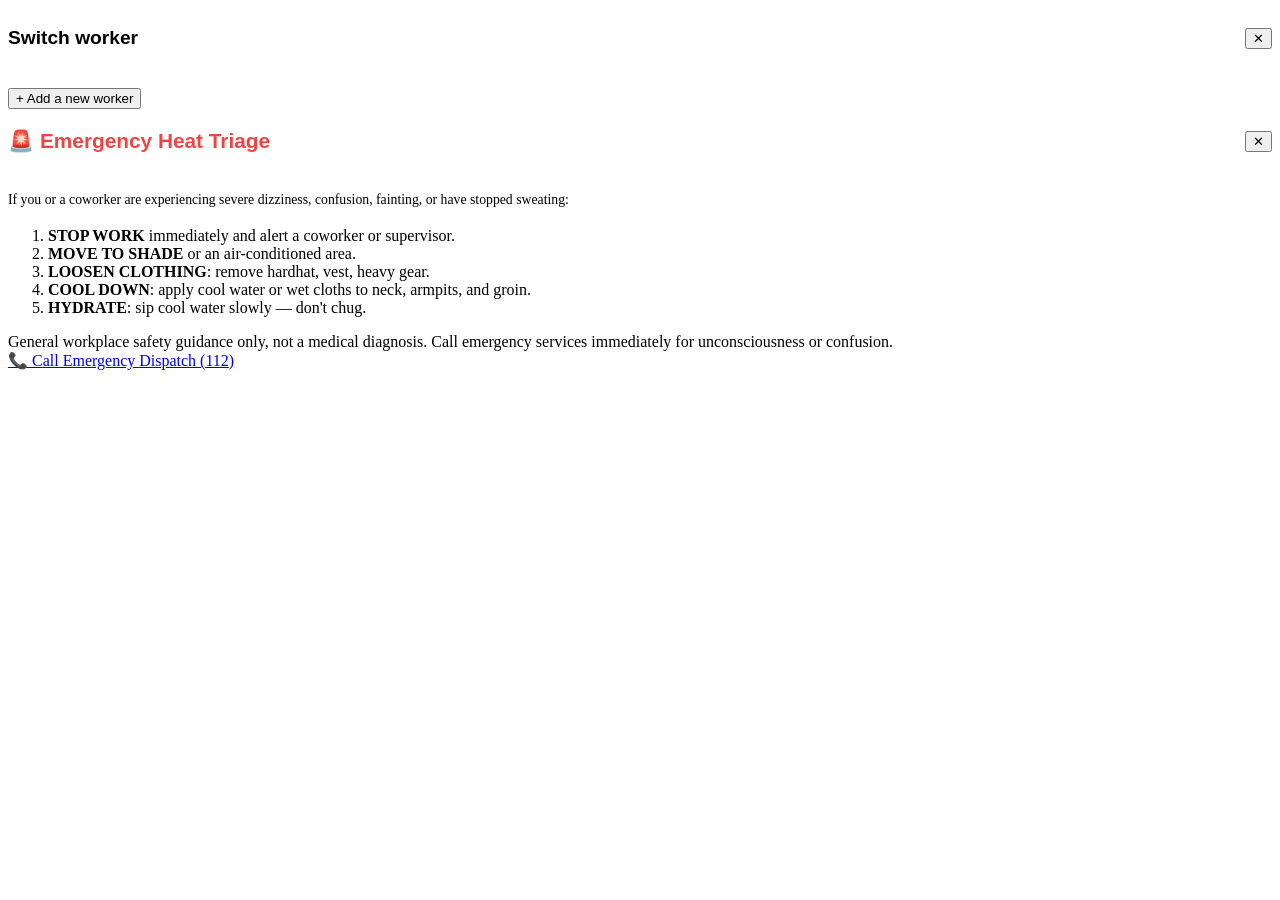
==== app/static/index.html @ 9e2d3755 "Full frontend redesign, real multi-worker switching, PRISM trace log, animated hydration tracking, l" ====
<!DOCTYPE html>
<html lang="en">
<head>
  <meta charset="UTF-8">
  <meta name="viewport" content="width=device-width, initial-scale=1.0">
  <title>Solaris — Heat Safety Companion</title>
  <meta name="description" content="AI-powered Heat Safety Companion for outdoor and construction workers. Real-time heat risk reasoning and PRISM evaluation.">
  <link rel="stylesheet" href="/style.css">
  <link rel="icon" href="data:image/svg+xml,<svg xmlns='http://www.w3.org/2000/svg' viewBox='0 0 100 100'><text y='.9em' font-size='90'>☀️</text></svg>">
</head>
<body>

  <!-- ===================== FULL-SCREEN ONBOARDING (first visit) ===================== -->
  <section class="onboarding-screen" id="onboardingScreen" hidden>
    <div class="onboarding-card">
      <div class="onboarding-brand">
        <div class="logo-badge">☀️</div>
        <div class="brand-text">
          <h1>Solaris</h1>
          <div class="brand-tag">Heat Safety Companion</div>
        </div>
      </div>
      <p class="onboarding-intro">
        Tell us about your shift. Every day you check in, Solaris reads today's real
        weather and gives you a break-and-hydration plan built for the heat you're
        actually working in.
      </p>

      <form id="onboardingForm" novalidate>
        <div class="form-group">
          <label class="form-label" for="obWorkerId">Your name or worker ID</label>
          <input type="text" id="obWorkerId" class="form-input" placeholder="e.g. Ramesh K." required autocomplete="off" />
        </div>
        <div class="form-group">
          <label class="form-label" for="obWorkType">Trade / work type</label>
          <select id="obWorkType" class="form-select" required>
            <option value="" disabled selected>Select your work type</option>
            <option value="construction - general labor">General labor</option>
            <option value="construction - rebar/concrete">Rebar / concrete</option>
            <option value="roofing">Roofing</option>
            <option value="masonry">Masonry</option>
            <option value="landscaping">Landscaping</option>
            <option value="electrical/mechanical">Electrical / mechanical</option>
            <option value="delivery/gig work">Delivery / gig work</option>
            <option value="other">Other outdoor work</option>
          </select>
        </div>
        <div class="form-group">
          <label class="form-label" for="obLocation">Jobsite city / area</label>
          <input type="text" id="obLocation" class="form-input" placeholder="e.g. Chennai" required autocomplete="off" />
        </div>
        <div class="field-row">
          <div class="form-group">
            <label class="form-label" for="obStart">Shift start</label>
            <input type="time" id="obStart" class="form-input" value="07:00" required />
          </div>
          <div class="form-group">
            <label class="form-label" for="obEnd">Shift end</label>
            <input type="time" id="obEnd" class="form-input" value="16:00" required />
          </div>
        </div>
        <button type="submit" class="btn-primary-modal" id="onboardingSubmit">
          <span class="btn-label">Start my check-in</span>
          <span class="btn-spinner" aria-hidden="true"></span>
        </button>
        <p class="form-error" id="onboardingError" role="alert" hidden></p>
      </form>
    </div>
  </section>

  <!-- ===================== MAIN APP ===================== -->
  <div id="appRoot" hidden>

    <header class="app-header">
      <div class="header-container">
        <div class="brand-wrapper">
          <div class="logo-badge">☀️</div>
          <div class="brand-text">
            <h1>Solaris</h1>
            <div class="brand-tag">Heat Safety Companion</div>
          </div>
        </div>

        <div class="header-actions">
          <div class="live-clock" id="liveClock" aria-live="off">
            <span class="live-clock-time" id="liveClockTime">--:--:--</span>
            <span class="live-clock-date" id="liveClockDate">IST</span>
          </div>

          <button class="worker-pill" id="btnOpenSwitcher" title="Switch or add a worker">
            <div class="worker-avatar">👷</div>
            <div class="worker-info-inline">
              <span class="worker-name-text" id="workerPillName">—</span>
              <span class="worker-role-text" id="workerPillRole">—</span>
            </div>
          </button>

          <button class="btn-sos" id="btnSos" title="Emergency Heat Triage">
            <span>🚨</span> SOS
          </button>

          <button class="btn-prism-toggle" id="btnTogglePrism" title="Toggle PRISM live trace log">
            <span>🔬</span> PRISM Traces
          </button>
        </div>
      </div>
    </header>

    <main class="main-layout">

      <!-- Left Column -->
      <section class="dashboard-left">

        <!-- Thermal Risk & Live Weather Card -->
        <div class="glass-card">
          <div class="card-header">
            <div class="card-title"><span>🌡️</span> Live Thermal Risk Radar</div>
            <div class="badge-risk unknown" id="heatRiskBadge">
              <span>●</span> <span id="heatRiskBadgeText">Awaiting check-in</span>
            </div>
          </div>

          <div class="heat-radar-grid">
            <div class="dial-container">
              <svg class="gauge-svg" viewBox="0 0 160 160">
                <circle class="gauge-bg" cx="80" cy="80" r="70" />
                <circle class="gauge-progress" id="gaugeProgress" cx="80" cy="80" r="70" />
              </svg>
              <div class="dial-center-text">
                <div class="heat-index-val" id="heatIndexVal">--</div>
                <div class="heat-index-unit">°C feels like</div>
                <div class="heat-index-label" id="heatIndexLabel">HEAT INDEX</div>
              </div>
            </div>

            <div class="weather-stats-list">
              <div class="stat-box">
                <div class="stat-label"><span>📍</span> Location</div>
                <div class="stat-value" id="locationVal">—</div>
              </div>
              <div class="stat-box">
                <div class="stat-label"><span>☀️</span> Ambient Temp</div>
                <div class="stat-value" id="tempVal">—°C</div>
              </div>
              <div class="stat-box">
                <div class="stat-label"><span>💧</span> Relative Humidity</div>
                <div class="stat-value" id="humidityVal">—%</div>
              </div>
              <div class="stat-box">
                <div class="stat-label"><span>🔥</span> Peak Heat Hour</div>
                <div class="stat-value" id="peakHourVal">—:00</div>
              </div>
            </div>
          </div>

          <div class="escalation-banner" id="escalationBanner" hidden>
            <div class="escalation-icon">🚨</div>
            <div class="escalation-content">
              <h4>Heat Danger Advisory</h4>
              <p id="escalationText">—</p>
            </div>
          </div>
        </div>

        <!-- Shift Safety Protocol & Hydration Card -->
        <div class="glass-card">
          <div class="card-header">
            <div class="card-title"><span>📋</span> Daily Shift Safety Protocol</div>
          </div>

          <div class="protocol-cards-grid">
            <div class="protocol-mini-card">
              <div class="protocol-header">
                <div class="protocol-title"><span>⏳</span> Next Step</div>
              </div>
              <div class="protocol-highlight" id="nextStepVal">—</div>
              <div class="protocol-subtext" id="nextStepSubtext">No plan yet</div>
            </div>

            <div class="protocol-mini-card">
              <div class="protocol-header">
                <div class="protocol-title"><span>💧</span> Hydration Rate</div>
              </div>
              <div class="protocol-highlight" id="waterTargetVal">— ml/hr</div>
              <div class="protocol-subtext">Water or electrolyte fluid</div>
            </div>
          </div>

          <ol class="schedule-list" id="scheduleList" hidden></ol>
          <button type="button" class="btn-ack" id="ackBtn" hidden>
            <span>✓</span> <span id="ackBtnLabel">Got it</span>
          </button>

          <!-- Interactive Hydration Tracker (animated bottle) -->
          <div class="hydration-interactive-card" style="margin-top: 1rem;">
            <div class="hydration-bottle-wrap">
              <svg class="hydration-bottle" viewBox="0 0 40 90">
                <defs>
                  <linearGradient id="bottleGradient" x1="0" y1="1" x2="0" y2="0">
                    <stop offset="0%" stop-color="#0d9488" />
                    <stop offset="100%" stop-color="#14b8a6" />
                  </linearGradient>
                  <clipPath id="bottleClip">
                    <path d="M14 4h12v9l4 7v60a4 4 0 0 1-4 4H14a4 4 0 0 1-4-4V20l4-7V4Z" />
                  </clipPath>
                </defs>
                <path class="bottle-outline" d="M14 4h12v9l4 7v60a4 4 0 0 1-4 4H14a4 4 0 0 1-4-4V20l4-7V4Z" />
                <g clip-path="url(#bottleClip)" class="bottle-wave">
                  <rect class="bottle-fill" id="hydrationFill" x="6" y="90" width="28" height="0" />
                </g>
                <line class="bottle-cap" x1="14" y1="4" x2="26" y2="4" />
              </svg>
            </div>
            <div class="hydration-info">
              <div class="hydration-header-row">
                <span class="hydration-title"><span>🌊</span> Shift Hydration Log</span>
                <span class="hydration-count-text" id="hydrationCurrentText">0 ml logged</span>
              </div>
              <div class="hydration-bar-wrapper">
                <div class="hydration-bar-fill" id="hydrationBarFill"></div>
              </div>
              <div class="hydration-action-row">
                <span style="font-size:0.72rem; color:var(--text-muted);">Small sips every 15–20 min prevent cramping</span>
                <button class="btn-sip-log" id="btnLogSip">
                  <span>+</span> Log 250ml
                </button>
              </div>
            </div>
          </div>
        </div>

      </section>

      <!-- Right Column: Chat -->
      <section class="dashboard-right">
        <div class="glass-card chat-container">
          <div class="card-header" style="margin-bottom:0.75rem;">
            <div class="card-title"><span>💬</span> Heat Safety Companion</div>
            <span style="font-size:0.72rem; color:var(--orange-dark); font-weight:700; display:flex; align-items:center; gap:4px;">
              <span style="display:inline-block; width:8px; height:8px; border-radius:50%; background:var(--teal-primary);"></span> Online
            </span>
          </div>

          <div class="chat-history" id="chatHistory" aria-live="polite"></div>

          <div class="quick-chips-row">
            <button class="chip-btn" data-msg="I can't take a break right now, what is the bare minimum harm reduction?">⚡ Can't break right now</button>
            <button class="chip-btn" data-msg="I'm feeling dizzy and I haven't been sweating. What should I do?">🚨 Feeling dizzy / not sweating</button>
            <button class="chip-btn" data-msg="What should I drink besides plain water for heavy sweating?">💧 Hydration & electrolytes</button>
            <button class="chip-btn" data-msg="When is the peak heat hour during my shift today?">🕒 When is peak heat?</button>
          </div>

          <form class="chat-input-bar" id="chatForm">
            <input type="text" class="chat-input" id="chatInput" placeholder="Ask Solaris about heat risk, breaks, or report symptoms..." autocomplete="off" required />
            <button type="submit" class="btn-send" id="btnSendMessage" title="Send message">➤</button>
          </form>
        </div>
      </section>

    </main>

    <!-- PRISM Observability Drawer -->
    <aside class="prism-drawer" id="prismDrawer">
      <div class="prism-drawer-header">
        <h3><span>🔬</span> PRISM Live Trace Log</h3>
        <button class="prism-drawer-close" id="btnClosePrism">✕</button>
      </div>
      <div class="prism-session-line">
        Session: <span id="prismSessionIdDisplay">—</span> | Agent: <span>solaris-heat-safety</span>
      </div>
      <div class="prism-body" id="prismTracesContainer">
        <div class="prism-empty">No traces yet — send a message to Solaris.</div>
      </div>
    </aside>

  </div>

  <!-- ===================== Worker Switcher Modal ===================== -->
  <div class="modal-overlay" id="switcherModal">
    <div class="modal-content">
      <div style="display:flex; justify-content:space-between; align-items:center; margin-bottom:1.2rem;">
        <h3 style="font-family:'Outfit', sans-serif; font-size:1.2rem;">Switch worker</h3>
        <button class="modal-close" id="btnCloseSwitcher">✕</button>
      </div>

      <div class="worker-list" id="workerList"></div>

      <button type="button" class="btn-add-worker" id="btnShowAddWorker">+ Add a new worker</button>

      <form id="addWorkerForm" hidden style="margin-top: 1.1rem;">
        <div class="form-group">
          <label class="form-label" for="awWorkerId">Name or worker ID</label>
          <input type="text" id="awWorkerId" class="form-input" placeholder="e.g. Ramesh K." required autocomplete="off" />
        </div>
        <div class="form-group">
          <label class="form-label" for="awWorkType">Trade / work type</label>
          <select id="awWorkType" class="form-select" required>
            <option value="" disabled selected>Select your work type</option>
            <option value="construction - general labor">General labor</option>
            <option value="construction - rebar/concrete">Rebar / concrete</option>
            <option value="roofing">Roofing</option>
            <option value="masonry">Masonry</option>
            <option value="landscaping">Landscaping</option>
            <option value="electrical/mechanical">Electrical / mechanical</option>
            <option value="delivery/gig work">Delivery / gig work</option>
            <option value="other">Other outdoor work</option>
          </select>
        </div>
        <div class="form-group">
          <label class="form-label" for="awLocation">Jobsite city / area</label>
          <input type="text" id="awLocation" class="form-input" placeholder="e.g. Chennai" required autocomplete="off" />
        </div>
        <div class="field-row">
          <div class="form-group">
            <label class="form-label" for="awStart">Shift start</label>
            <input type="time" id="awStart" class="form-input" value="07:00" required />
          </div>
          <div class="form-group">
            <label class="form-label" for="awEnd">Shift end</label>
            <input type="time" id="awEnd" class="form-input" value="16:00" required />
          </div>
        </div>
        <button type="submit" class="btn-primary-modal" id="addWorkerSubmit">
          <span class="btn-label">Add & switch to this worker</span>
          <span class="btn-spinner" aria-hidden="true"></span>
        </button>
        <p class="form-error" id="addWorkerError" role="alert" hidden></p>
      </form>
    </div>
  </div>

  <!-- ===================== Emergency SOS Modal ===================== -->
  <div class="modal-overlay" id="sosModal">
    <div class="modal-content" style="border-color: rgba(239, 68, 68, 0.6);">
      <div style="display:flex; justify-content:space-between; align-items:center; margin-bottom:1rem;">
        <h3 style="color:#ef4444; font-family:'Outfit', sans-serif; font-size:1.3rem; display:flex; align-items:center; gap:6px;">
          <span>🚨</span> Emergency Heat Triage
        </h3>
        <button class="modal-close" id="btnCloseSos">✕</button>
      </div>
      <div style="font-size:0.86rem; color:var(--text-secondary); margin-bottom:1rem; line-height:1.5;">
        If you or a coworker are experiencing severe dizziness, confusion, fainting, or have stopped sweating:
      </div>
      <div class="sos-steps">
        <ol>
          <li><strong>STOP WORK</strong> immediately and alert a coworker or supervisor.</li>
          <li><strong>MOVE TO SHADE</strong> or an air-conditioned area.</li>
          <li><strong>LOOSEN CLOTHING</strong>: remove hardhat, vest, heavy gear.</li>
          <li><strong>COOL DOWN</strong>: apply cool water or wet cloths to neck, armpits, and groin.</li>
          <li><strong>HYDRATE</strong>: sip cool water slowly — don't chug.</li>
        </ol>
      </div>
      <div class="sos-disclaimer">
        General workplace safety guidance only, not a medical diagnosis. Call emergency services immediately for unconsciousness or confusion.
      </div>
      <a class="btn-sos btn-sos-call" href="tel:112">📞 Call Emergency Dispatch (112)</a>
    </div>
  </div>

  <script src="/app.js"></script>
</body>
</html>
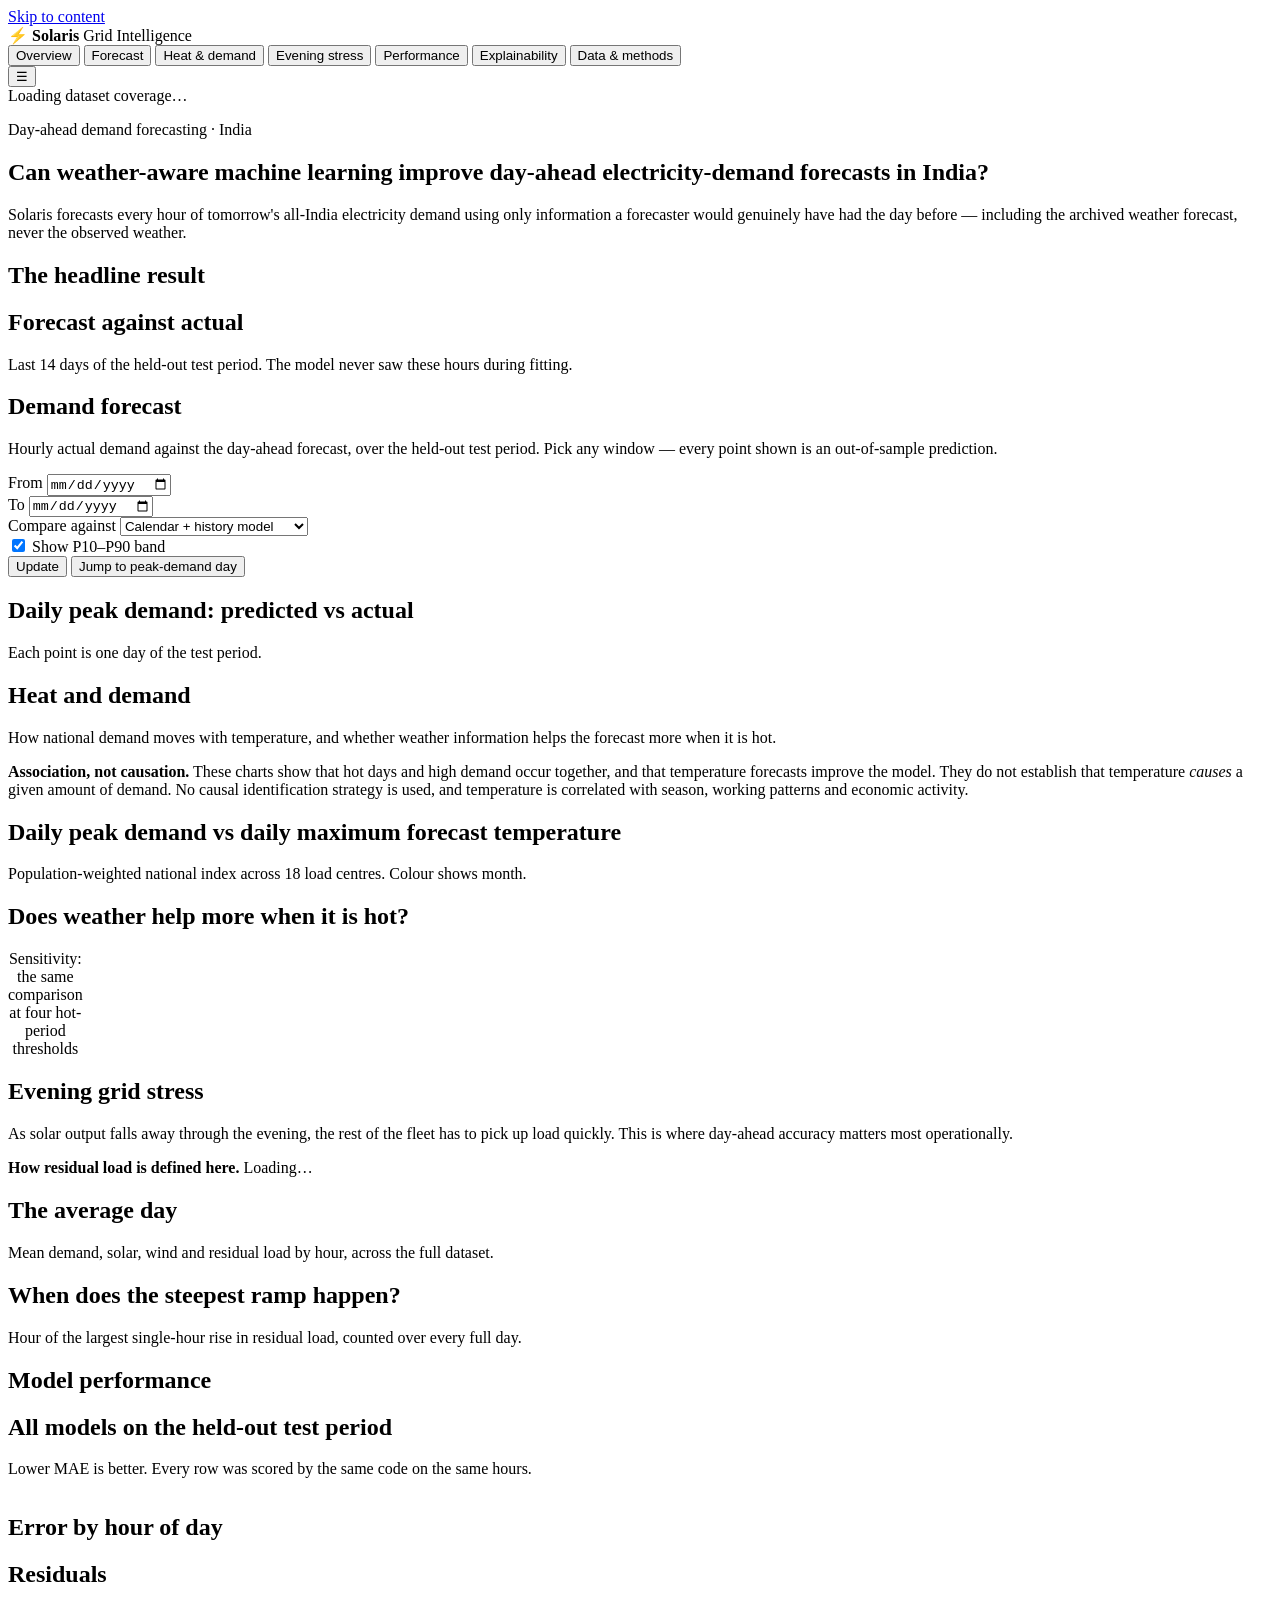
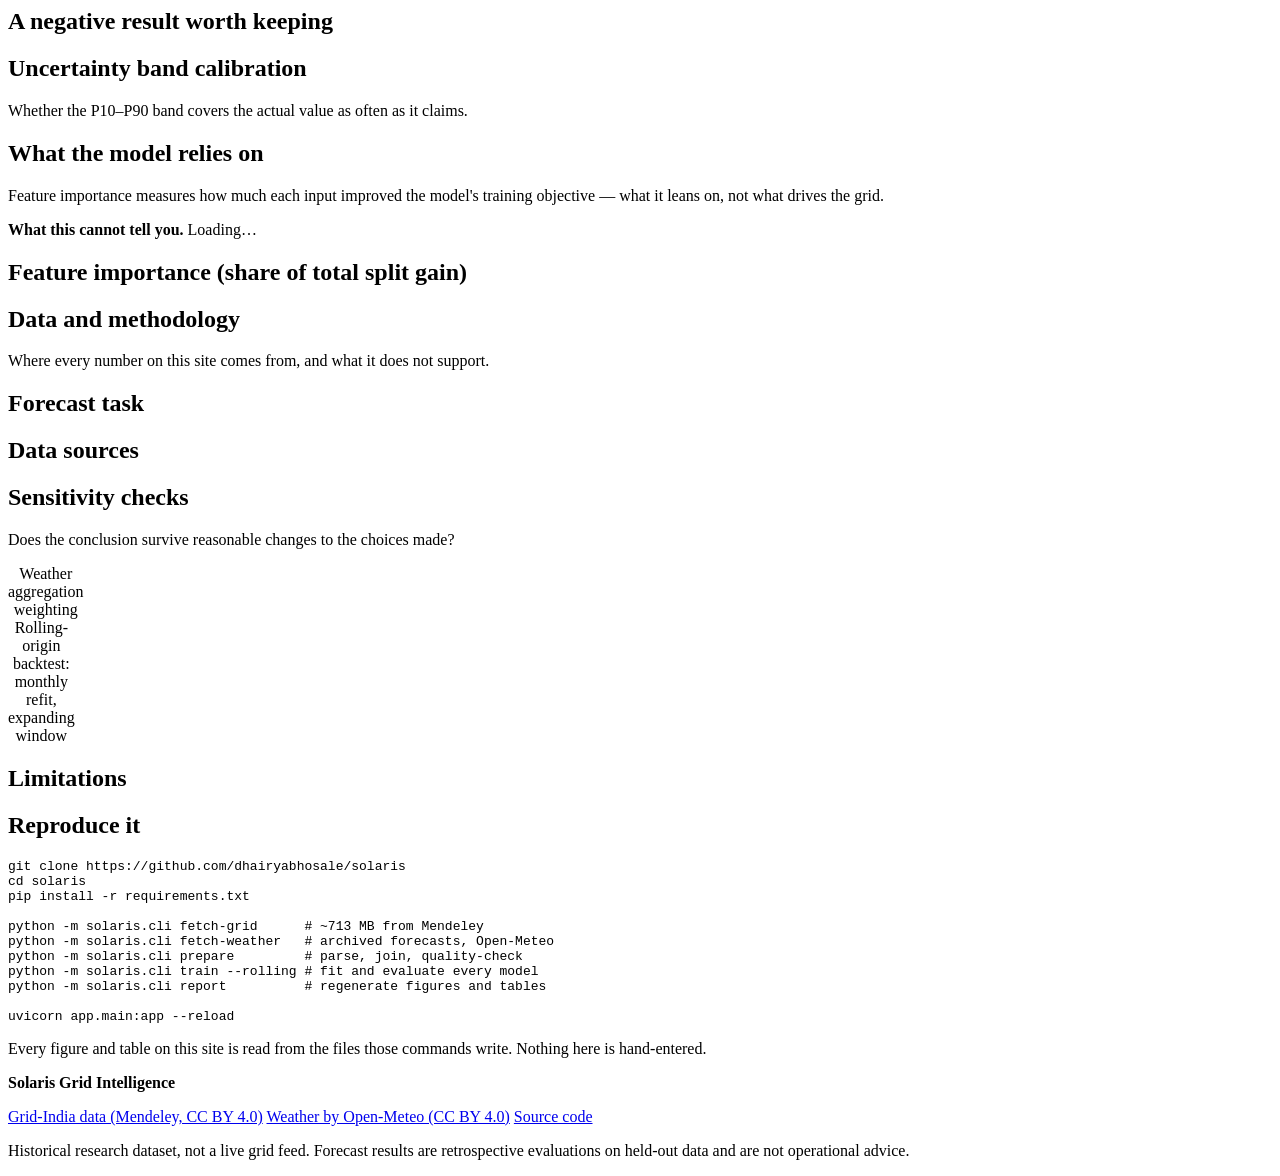
==== commit f337a2ca: "Rebuild Solaris as a grid-intelligence research project; remove PRISM Repurposes the heat-safety cha" ====
--- a/app/static/index.html
+++ b/app/static/index.html
@@ -1,362 +1,344 @@
 <!DOCTYPE html>
 <html lang="en">
 <head>
-  <meta charset="UTF-8">
-  <meta name="viewport" content="width=device-width, initial-scale=1.0">
-  <title>Solaris — Heat Safety Companion</title>
-  <meta name="description" content="AI-powered Heat Safety Companion for outdoor and construction workers. Real-time heat risk reasoning and PRISM evaluation.">
-  <link rel="stylesheet" href="/style.css">
-  <link rel="icon" href="data:image/svg+xml,<svg xmlns='http://www.w3.org/2000/svg' viewBox='0 0 100 100'><text y='.9em' font-size='90'>☀️</text></svg>">
+<meta charset="utf-8">
+<meta name="viewport" content="width=device-width, initial-scale=1">
+<title>Solaris Grid Intelligence</title>
+<meta name="description" content="Heat-aware day-ahead electricity demand forecasting and evening grid stress analysis for India.">
+<link rel="icon" href="data:image/svg+xml,<svg xmlns='http://www.w3.org/2000/svg' viewBox='0 0 100 100'><text y='.9em' font-size='90'>⚡</text></svg>">
+<link rel="preconnect" href="https://fonts.googleapis.com">
+<link rel="preconnect" href="https://fonts.gstatic.com" crossorigin>
+<link href="https://fonts.googleapis.com/css2?family=Inter:wght@400;500;600;700;800&family=JetBrains+Mono:wght@400;600&display=swap" rel="stylesheet">
+<link rel="stylesheet" href="/style.css">
+<script src="https://cdn.plot.ly/plotly-2.35.2.min.js" charset="utf-8"></script>
 </head>
 <body>
 
-  <!-- ===================== FULL-SCREEN ONBOARDING (first visit) ===================== -->
-  <section class="onboarding-screen" id="onboardingScreen" hidden>
-    <div class="onboarding-card">
-      <div class="onboarding-brand">
-        <div class="logo-badge">☀️</div>
-        <div class="brand-text">
-          <h1>Solaris</h1>
-          <div class="brand-tag">Heat Safety Companion</div>
+<a class="skip-link" href="#main">Skip to content</a>
+
+<header class="topbar">
+  <div class="topbar-inner">
+    <div class="brand">
+      <span class="brand-mark" aria-hidden="true">⚡</span>
+      <span class="brand-text">
+        <strong>Solaris</strong>
+        <span class="brand-sub">Grid Intelligence</span>
+      </span>
+    </div>
+    <nav class="nav" id="nav" aria-label="Sections">
+      <button class="nav-link is-active" data-view="overview">Overview</button>
+      <button class="nav-link" data-view="forecast">Forecast</button>
+      <button class="nav-link" data-view="heat">Heat &amp; demand</button>
+      <button class="nav-link" data-view="evening">Evening stress</button>
+      <button class="nav-link" data-view="performance">Performance</button>
+      <button class="nav-link" data-view="explain">Explainability</button>
+      <button class="nav-link" data-view="methods">Data &amp; methods</button>
+    </nav>
+    <button class="nav-toggle" id="navToggle" aria-expanded="false" aria-controls="nav" aria-label="Toggle navigation">☰</button>
+  </div>
+  <div class="data-banner" id="dataBanner" role="status">
+    <span class="dot" aria-hidden="true"></span>
+    <span id="dataBannerText">Loading dataset coverage…</span>
+  </div>
+</header>
+
+<main id="main">
+
+  <!-- ============ OVERVIEW ============ -->
+  <section class="view is-active" id="view-overview">
+    <div class="hero">
+      <p class="eyebrow">Day-ahead demand forecasting · India</p>
+      <h1>Can weather-aware machine learning improve day-ahead electricity-demand forecasts in India?</h1>
+      <p class="lede" id="heroLede">
+        Solaris forecasts every hour of tomorrow's all-India electricity demand using only
+        information a forecaster would genuinely have had the day before — including the
+        archived weather forecast, never the observed weather.
+      </p>
+      <div class="hero-meta" id="heroMeta"></div>
+    </div>
+
+    <div class="kpi-grid" id="kpiGrid">
+      <div class="skeleton kpi-skeleton"></div>
+      <div class="skeleton kpi-skeleton"></div>
+      <div class="skeleton kpi-skeleton"></div>
+      <div class="skeleton kpi-skeleton"></div>
+    </div>
+
+    <div class="card">
+      <div class="card-head">
+        <h2>The headline result</h2>
+      </div>
+      <div class="finding-grid" id="findingGrid"></div>
+    </div>
+
+    <div class="card">
+      <div class="card-head">
+        <h2>Forecast against actual</h2>
+        <p class="card-sub">Last 14 days of the held-out test period. The model never saw these hours during fitting.</p>
+      </div>
+      <div class="plot" id="plotOverviewSeries"></div>
+    </div>
+  </section>
+
+  <!-- ============ FORECAST ============ -->
+  <section class="view" id="view-forecast">
+    <div class="view-head">
+      <h1>Demand forecast</h1>
+      <p class="lede">Hourly actual demand against the day-ahead forecast, over the held-out test
+      period. Pick any window — every point shown is an out-of-sample prediction.</p>
+    </div>
+
+    <div class="card">
+      <div class="controls" id="forecastControls">
+        <div class="control">
+          <label for="startDate">From</label>
+          <input type="date" id="startDate">
         </div>
-      </div>
-      <p class="onboarding-intro">
-        Tell us about your shift. Every day you check in, Solaris reads today's real
-        weather and gives you a break-and-hydration plan built for the heat you're
-        actually working in.
-      </p>
-
-      <form id="onboardingForm" novalidate>
-        <div class="form-group">
-          <label class="form-label" for="obWorkerId">Your name or worker ID</label>
-          <input type="text" id="obWorkerId" class="form-input" placeholder="e.g. Ramesh K." required autocomplete="off" />
+        <div class="control">
+          <label for="endDate">To</label>
+          <input type="date" id="endDate">
         </div>
-        <div class="form-group">
-          <label class="form-label" for="obWorkType">Trade / work type</label>
-          <select id="obWorkType" class="form-select" required>
-            <option value="" disabled selected>Select your work type</option>
-            <option value="construction - general labor">General labor</option>
-            <option value="construction - rebar/concrete">Rebar / concrete</option>
-            <option value="roofing">Roofing</option>
-            <option value="masonry">Masonry</option>
-            <option value="landscaping">Landscaping</option>
-            <option value="electrical/mechanical">Electrical / mechanical</option>
-            <option value="delivery/gig work">Delivery / gig work</option>
-            <option value="other">Other outdoor work</option>
+        <div class="control">
+          <label for="modelSelect">Compare against</label>
+          <select id="modelSelect">
+            <option value="lgbm_calendar_history">Calendar + history model</option>
+            <option value="naive_lag_24h">Naive: same hour yesterday</option>
+            <option value="none">Nothing</option>
           </select>
         </div>
-        <div class="form-group">
-          <label class="form-label" for="obLocation">Jobsite city / area</label>
-          <input type="text" id="obLocation" class="form-input" placeholder="e.g. Chennai" required autocomplete="off" />
+        <div class="control control-check">
+          <label><input type="checkbox" id="showBand" checked> Show P10–P90 band</label>
         </div>
-        <div class="field-row">
-          <div class="form-group">
-            <label class="form-label" for="obStart">Shift start</label>
-            <input type="time" id="obStart" class="form-input" value="07:00" required />
-          </div>
-          <div class="form-group">
-            <label class="form-label" for="obEnd">Shift end</label>
-            <input type="time" id="obEnd" class="form-input" value="16:00" required />
-          </div>
-        </div>
-        <button type="submit" class="btn-primary-modal" id="onboardingSubmit">
-          <span class="btn-label">Start my check-in</span>
-          <span class="btn-spinner" aria-hidden="true"></span>
-        </button>
-        <p class="form-error" id="onboardingError" role="alert" hidden></p>
-      </form>
-    </div>
-  </section>
-
-  <!-- ===================== MAIN APP ===================== -->
-  <div id="appRoot" hidden>
-
-    <header class="app-header">
-      <div class="header-container">
-        <div class="brand-wrapper">
-          <div class="logo-badge">☀️</div>
-          <div class="brand-text">
-            <h1>Solaris</h1>
-            <div class="brand-tag">Heat Safety Companion</div>
-          </div>
-        </div>
-
-        <div class="header-actions">
-          <div class="live-clock" id="liveClock" aria-live="off">
-            <span class="live-clock-time" id="liveClockTime">--:--:--</span>
-            <span class="live-clock-date" id="liveClockDate">IST</span>
-          </div>
-
-          <button class="worker-pill" id="btnOpenSwitcher" title="Switch or add a worker">
-            <div class="worker-avatar">👷</div>
-            <div class="worker-info-inline">
-              <span class="worker-name-text" id="workerPillName">—</span>
-              <span class="worker-role-text" id="workerPillRole">—</span>
-            </div>
-          </button>
-
-          <button class="btn-sos" id="btnSos" title="Emergency Heat Triage">
-            <span>🚨</span> SOS
-          </button>
-
-          <button class="btn-prism-toggle" id="btnTogglePrism" title="Toggle PRISM live trace log">
-            <span>🔬</span> PRISM Traces
-          </button>
-        </div>
-      </div>
-    </header>
-
-    <main class="main-layout">
-
-      <!-- Left Column -->
-      <section class="dashboard-left">
-
-        <!-- Thermal Risk & Live Weather Card -->
-        <div class="glass-card">
-          <div class="card-header">
-            <div class="card-title"><span>🌡️</span> Live Thermal Risk Radar</div>
-            <div class="badge-risk unknown" id="heatRiskBadge">
-              <span>●</span> <span id="heatRiskBadgeText">Awaiting check-in</span>
-            </div>
-          </div>
-
-          <div class="heat-radar-grid">
-            <div class="dial-container">
-              <svg class="gauge-svg" viewBox="0 0 160 160">
-                <circle class="gauge-bg" cx="80" cy="80" r="70" />
-                <circle class="gauge-progress" id="gaugeProgress" cx="80" cy="80" r="70" />
-              </svg>
-              <div class="dial-center-text">
-                <div class="heat-index-val" id="heatIndexVal">--</div>
-                <div class="heat-index-unit">°C feels like</div>
-                <div class="heat-index-label" id="heatIndexLabel">HEAT INDEX</div>
-              </div>
-            </div>
-
-            <div class="weather-stats-list">
-              <div class="stat-box">
-                <div class="stat-label"><span>📍</span> Location</div>
-                <div class="stat-value" id="locationVal">—</div>
-              </div>
-              <div class="stat-box">
-                <div class="stat-label"><span>☀️</span> Ambient Temp</div>
-                <div class="stat-value" id="tempVal">—°C</div>
-              </div>
-              <div class="stat-box">
-                <div class="stat-label"><span>💧</span> Relative Humidity</div>
-                <div class="stat-value" id="humidityVal">—%</div>
-              </div>
-              <div class="stat-box">
-                <div class="stat-label"><span>🔥</span> Peak Heat Hour</div>
-                <div class="stat-value" id="peakHourVal">—:00</div>
-              </div>
-            </div>
-          </div>
-
-          <div class="escalation-banner" id="escalationBanner" hidden>
-            <div class="escalation-icon">🚨</div>
-            <div class="escalation-content">
-              <h4>Heat Danger Advisory</h4>
-              <p id="escalationText">—</p>
-            </div>
-          </div>
-        </div>
-
-        <!-- Shift Safety Protocol & Hydration Card -->
-        <div class="glass-card">
-          <div class="card-header">
-            <div class="card-title"><span>📋</span> Daily Shift Safety Protocol</div>
-          </div>
-
-          <div class="protocol-cards-grid">
-            <div class="protocol-mini-card">
-              <div class="protocol-header">
-                <div class="protocol-title"><span>⏳</span> Next Step</div>
-              </div>
-              <div class="protocol-highlight" id="nextStepVal">—</div>
-              <div class="protocol-subtext" id="nextStepSubtext">No plan yet</div>
-            </div>
-
-            <div class="protocol-mini-card">
-              <div class="protocol-header">
-                <div class="protocol-title"><span>💧</span> Hydration Rate</div>
-              </div>
-              <div class="protocol-highlight" id="waterTargetVal">— ml/hr</div>
-              <div class="protocol-subtext">Water or electrolyte fluid</div>
-            </div>
-          </div>
-
-          <ol class="schedule-list" id="scheduleList" hidden></ol>
-          <button type="button" class="btn-ack" id="ackBtn" hidden>
-            <span>✓</span> <span id="ackBtnLabel">Got it</span>
-          </button>
-
-          <!-- Interactive Hydration Tracker (animated bottle) -->
-          <div class="hydration-interactive-card" style="margin-top: 1rem;">
-            <div class="hydration-bottle-wrap">
-              <svg class="hydration-bottle" viewBox="0 0 40 90">
-                <defs>
-                  <linearGradient id="bottleGradient" x1="0" y1="1" x2="0" y2="0">
-                    <stop offset="0%" stop-color="#0d9488" />
-                    <stop offset="100%" stop-color="#14b8a6" />
-                  </linearGradient>
-                  <clipPath id="bottleClip">
-                    <path d="M14 4h12v9l4 7v60a4 4 0 0 1-4 4H14a4 4 0 0 1-4-4V20l4-7V4Z" />
-                  </clipPath>
-                </defs>
-                <path class="bottle-outline" d="M14 4h12v9l4 7v60a4 4 0 0 1-4 4H14a4 4 0 0 1-4-4V20l4-7V4Z" />
-                <g clip-path="url(#bottleClip)" class="bottle-wave">
-                  <rect class="bottle-fill" id="hydrationFill" x="6" y="90" width="28" height="0" />
-                </g>
-                <line class="bottle-cap" x1="14" y1="4" x2="26" y2="4" />
-              </svg>
-            </div>
-            <div class="hydration-info">
-              <div class="hydration-header-row">
-                <span class="hydration-title"><span>🌊</span> Shift Hydration Log</span>
-                <span class="hydration-count-text" id="hydrationCurrentText">0 ml logged</span>
-              </div>
-              <div class="hydration-bar-wrapper">
-                <div class="hydration-bar-fill" id="hydrationBarFill"></div>
-              </div>
-              <div class="hydration-action-row">
-                <span style="font-size:0.72rem; color:var(--text-muted);">Small sips every 15–20 min prevent cramping</span>
-                <button class="btn-sip-log" id="btnLogSip">
-                  <span>+</span> Log 250ml
-                </button>
-              </div>
-            </div>
-          </div>
-        </div>
-
-      </section>
-
-      <!-- Right Column: Chat -->
-      <section class="dashboard-right">
-        <div class="glass-card chat-container">
-          <div class="card-header" style="margin-bottom:0.75rem;">
-            <div class="card-title"><span>💬</span> Heat Safety Companion</div>
-            <span style="font-size:0.72rem; color:var(--orange-dark); font-weight:700; display:flex; align-items:center; gap:4px;">
-              <span style="display:inline-block; width:8px; height:8px; border-radius:50%; background:var(--teal-primary);"></span> Online
-            </span>
-          </div>
-
-          <div class="chat-history" id="chatHistory" aria-live="polite"></div>
-
-          <div class="quick-chips-row">
-            <button class="chip-btn" data-msg="I can't take a break right now, what is the bare minimum harm reduction?">⚡ Can't break right now</button>
-            <button class="chip-btn" data-msg="I'm feeling dizzy and I haven't been sweating. What should I do?">🚨 Feeling dizzy / not sweating</button>
-            <button class="chip-btn" data-msg="What should I drink besides plain water for heavy sweating?">💧 Hydration & electrolytes</button>
-            <button class="chip-btn" data-msg="When is the peak heat hour during my shift today?">🕒 When is peak heat?</button>
-          </div>
-
-          <form class="chat-input-bar" id="chatForm">
-            <input type="text" class="chat-input" id="chatInput" placeholder="Ask Solaris about heat risk, breaks, or report symptoms..." autocomplete="off" required />
-            <button type="submit" class="btn-send" id="btnSendMessage" title="Send message">➤</button>
-          </form>
-        </div>
-      </section>
-
-    </main>
-
-    <!-- PRISM Observability Drawer -->
-    <aside class="prism-drawer" id="prismDrawer">
-      <div class="prism-drawer-header">
-        <h3><span>🔬</span> PRISM Live Trace Log</h3>
-        <button class="prism-drawer-close" id="btnClosePrism">✕</button>
-      </div>
-      <div class="prism-session-line">
-        Session: <span id="prismSessionIdDisplay">—</span> | Agent: <span>solaris-heat-safety</span>
-      </div>
-      <div class="prism-body" id="prismTracesContainer">
-        <div class="prism-empty">No traces yet — send a message to Solaris.</div>
-      </div>
-    </aside>
-
+        <button class="btn" id="applyRange">Update</button>
+        <button class="btn btn-ghost" id="jumpPeak">Jump to peak-demand day</button>
+      </div>
+      <p class="inline-caveat" id="bandCaveat"></p>
+      <p class="inline-caveat" id="coverageGapNote" hidden></p>
+      <div class="plot plot-tall" id="plotForecast"></div>
+      <div class="window-stats" id="windowStats"></div>
+    </div>
+
+    <div class="card">
+      <div class="card-head">
+        <h2>Daily peak demand: predicted vs actual</h2>
+        <p class="card-sub">Each point is one day of the test period.</p>
+      </div>
+      <div class="plot" id="plotPeakScatter"></div>
+    </div>
+  </section>
+
+  <!-- ============ HEAT ============ -->
+  <section class="view" id="view-heat">
+    <div class="view-head">
+      <h1>Heat and demand</h1>
+      <p class="lede">How national demand moves with temperature, and whether weather information
+      helps the forecast more when it is hot.</p>
+    </div>
+
+    <div class="callout callout-warn">
+      <strong>Association, not causation.</strong>
+      <span>These charts show that hot days and high demand occur together, and that temperature
+      forecasts improve the model. They do not establish that temperature <em>causes</em> a given
+      amount of demand. No causal identification strategy is used, and temperature is correlated
+      with season, working patterns and economic activity.</span>
+    </div>
+
+    <div class="card">
+      <div class="card-head">
+        <h2>Daily peak demand vs daily maximum forecast temperature</h2>
+        <p class="card-sub">Population-weighted national index across 18 load centres. Colour shows month.</p>
+      </div>
+      <div class="plot plot-tall" id="plotTempDemand"></div>
+    </div>
+
+    <div class="card">
+      <div class="card-head">
+        <h2>Does weather help more when it is hot?</h2>
+        <p class="card-sub" id="hotDefinition"></p>
+      </div>
+      <div class="plot" id="plotHotSplit"></div>
+      <div class="table-wrap">
+        <table class="data-table" id="hotSensitivityTable">
+          <caption>Sensitivity: the same comparison at four hot-period thresholds</caption>
+        </table>
+      </div>
+    </div>
+  </section>
+
+  <!-- ============ EVENING ============ -->
+  <section class="view" id="view-evening">
+    <div class="view-head">
+      <h1>Evening grid stress</h1>
+      <p class="lede">As solar output falls away through the evening, the rest of the fleet has to
+      pick up load quickly. This is where day-ahead accuracy matters most operationally.</p>
+    </div>
+
+    <div class="callout">
+      <strong>How residual load is defined here.</strong>
+      <span id="residualDefinition">Loading…</span>
+    </div>
+
+    <div class="card">
+      <div class="card-head">
+        <h2>The average day</h2>
+        <p class="card-sub">Mean demand, solar, wind and residual load by hour, across the full dataset.</p>
+      </div>
+      <div class="plot plot-tall" id="plotDailyProfile"></div>
+    </div>
+
+    <div class="stat-grid" id="rampStats"></div>
+
+    <div class="card">
+      <div class="card-head">
+        <h2>When does the steepest ramp happen?</h2>
+        <p class="card-sub">Hour of the largest single-hour rise in residual load, counted over every full day.</p>
+      </div>
+      <div class="plot" id="plotEveningRamp"></div>
+    </div>
+  </section>
+
+  <!-- ============ PERFORMANCE ============ -->
+  <section class="view" id="view-performance">
+    <div class="view-head">
+      <h1>Model performance</h1>
+      <p class="lede" id="perfLede"></p>
+    </div>
+
+    <div class="card">
+      <div class="card-head">
+        <h2>All models on the held-out test period</h2>
+        <p class="card-sub">Lower MAE is better. Every row was scored by the same code on the same hours.</p>
+      </div>
+      <div class="table-wrap">
+        <table class="data-table" id="modelTable"></table>
+      </div>
+    </div>
+
+    <div class="grid-2">
+      <div class="card">
+        <div class="card-head"><h2>Error by hour of day</h2></div>
+        <div class="plot" id="plotErrorByHour"></div>
+      </div>
+      <div class="card">
+        <div class="card-head"><h2>Residuals</h2></div>
+        <div class="plot" id="plotResiduals"></div>
+      </div>
+    </div>
+
+    <div class="card" id="extrapolationCard">
+      <div class="card-head">
+        <h2>A negative result worth keeping</h2>
+      </div>
+      <div id="extrapolationBody"></div>
+    </div>
+
+    <div class="card">
+      <div class="card-head">
+        <h2>Uncertainty band calibration</h2>
+        <p class="card-sub">Whether the P10–P90 band covers the actual value as often as it claims.</p>
+      </div>
+      <div class="plot" id="plotCalibration"></div>
+      <div id="calibrationNote"></div>
+    </div>
+  </section>
+
+  <!-- ============ EXPLAIN ============ -->
+  <section class="view" id="view-explain">
+    <div class="view-head">
+      <h1>What the model relies on</h1>
+      <p class="lede">Feature importance measures how much each input improved the model's training
+      objective — what it leans on, not what drives the grid.</p>
+    </div>
+
+    <div class="callout callout-warn">
+      <strong>What this cannot tell you.</strong>
+      <span id="explainCaveat">Loading…</span>
+    </div>
+
+    <div class="card">
+      <div class="card-head"><h2>Feature importance (share of total split gain)</h2></div>
+      <div class="plot plot-tall" id="plotImportance"></div>
+    </div>
+  </section>
+
+  <!-- ============ METHODS ============ -->
+  <section class="view" id="view-methods">
+    <div class="view-head">
+      <h1>Data and methodology</h1>
+      <p class="lede">Where every number on this site comes from, and what it does not support.</p>
+    </div>
+
+    <div class="card">
+      <div class="card-head"><h2>Forecast task</h2></div>
+      <p id="methodConvention" class="prose"></p>
+      <div class="split-table" id="splitTable"></div>
+    </div>
+
+    <div class="card">
+      <div class="card-head"><h2>Data sources</h2></div>
+      <div id="sourceList"></div>
+    </div>
+
+    <div class="card">
+      <div class="card-head">
+        <h2>Sensitivity checks</h2>
+        <p class="card-sub">Does the conclusion survive reasonable changes to the choices made?</p>
+      </div>
+      <div class="table-wrap">
+        <table class="data-table" id="weightingTable">
+          <caption>Weather aggregation weighting</caption>
+        </table>
+      </div>
+      <div class="table-wrap">
+        <table class="data-table" id="rollingTable">
+          <caption>Rolling-origin backtest: monthly refit, expanding window</caption>
+        </table>
+      </div>
+    </div>
+
+    <div class="card">
+      <div class="card-head"><h2>Limitations</h2></div>
+      <ul class="limitations" id="limitationList"></ul>
+    </div>
+
+    <div class="card">
+      <div class="card-head"><h2>Reproduce it</h2></div>
+      <pre class="code"><code>git clone https://github.com/dhairyabhosale/solaris
+cd solaris
+pip install -r requirements.txt
+
+python -m solaris.cli fetch-grid      # ~713 MB from Mendeley
+python -m solaris.cli fetch-weather   # archived forecasts, Open-Meteo
+python -m solaris.cli prepare         # parse, join, quality-check
+python -m solaris.cli train --rolling # fit and evaluate every model
+python -m solaris.cli report          # regenerate figures and tables
+
+uvicorn app.main:app --reload</code></pre>
+      <p class="prose">Every figure and table on this site is read from the files those commands
+      write. Nothing here is hand-entered.</p>
+    </div>
+  </section>
+
+</main>
+
+<footer class="footer">
+  <div class="footer-inner">
+    <div>
+      <strong>Solaris Grid Intelligence</strong>
+      <p id="footerCoverage"></p>
+    </div>
+    <div class="footer-links">
+      <a href="https://data.mendeley.com/datasets/y58jknpgs8" target="_blank" rel="noopener">Grid-India data (Mendeley, CC BY 4.0)</a>
+      <a href="https://open-meteo.com/" target="_blank" rel="noopener">Weather by Open-Meteo (CC BY 4.0)</a>
+      <a href="https://github.com/dhairyabhosale/solaris" target="_blank" rel="noopener">Source code</a>
+    </div>
   </div>
-
-  <!-- ===================== Worker Switcher Modal ===================== -->
-  <div class="modal-overlay" id="switcherModal">
-    <div class="modal-content">
-      <div style="display:flex; justify-content:space-between; align-items:center; margin-bottom:1.2rem;">
-        <h3 style="font-family:'Outfit', sans-serif; font-size:1.2rem;">Switch worker</h3>
-        <button class="modal-close" id="btnCloseSwitcher">✕</button>
-      </div>
-
-      <div class="worker-list" id="workerList"></div>
-
-      <button type="button" class="btn-add-worker" id="btnShowAddWorker">+ Add a new worker</button>
-
-      <form id="addWorkerForm" hidden style="margin-top: 1.1rem;">
-        <div class="form-group">
-          <label class="form-label" for="awWorkerId">Name or worker ID</label>
-          <input type="text" id="awWorkerId" class="form-input" placeholder="e.g. Ramesh K." required autocomplete="off" />
-        </div>
-        <div class="form-group">
-          <label class="form-label" for="awWorkType">Trade / work type</label>
-          <select id="awWorkType" class="form-select" required>
-            <option value="" disabled selected>Select your work type</option>
-            <option value="construction - general labor">General labor</option>
-            <option value="construction - rebar/concrete">Rebar / concrete</option>
-            <option value="roofing">Roofing</option>
-            <option value="masonry">Masonry</option>
-            <option value="landscaping">Landscaping</option>
-            <option value="electrical/mechanical">Electrical / mechanical</option>
-            <option value="delivery/gig work">Delivery / gig work</option>
-            <option value="other">Other outdoor work</option>
-          </select>
-        </div>
-        <div class="form-group">
-          <label class="form-label" for="awLocation">Jobsite city / area</label>
-          <input type="text" id="awLocation" class="form-input" placeholder="e.g. Chennai" required autocomplete="off" />
-        </div>
-        <div class="field-row">
-          <div class="form-group">
-            <label class="form-label" for="awStart">Shift start</label>
-            <input type="time" id="awStart" class="form-input" value="07:00" required />
-          </div>
-          <div class="form-group">
-            <label class="form-label" for="awEnd">Shift end</label>
-            <input type="time" id="awEnd" class="form-input" value="16:00" required />
-          </div>
-        </div>
-        <button type="submit" class="btn-primary-modal" id="addWorkerSubmit">
-          <span class="btn-label">Add & switch to this worker</span>
-          <span class="btn-spinner" aria-hidden="true"></span>
-        </button>
-        <p class="form-error" id="addWorkerError" role="alert" hidden></p>
-      </form>
-    </div>
-  </div>
-
-  <!-- ===================== Emergency SOS Modal ===================== -->
-  <div class="modal-overlay" id="sosModal">
-    <div class="modal-content" style="border-color: rgba(239, 68, 68, 0.6);">
-      <div style="display:flex; justify-content:space-between; align-items:center; margin-bottom:1rem;">
-        <h3 style="color:#ef4444; font-family:'Outfit', sans-serif; font-size:1.3rem; display:flex; align-items:center; gap:6px;">
-          <span>🚨</span> Emergency Heat Triage
-        </h3>
-        <button class="modal-close" id="btnCloseSos">✕</button>
-      </div>
-      <div style="font-size:0.86rem; color:var(--text-secondary); margin-bottom:1rem; line-height:1.5;">
-        If you or a coworker are experiencing severe dizziness, confusion, fainting, or have stopped sweating:
-      </div>
-      <div class="sos-steps">
-        <ol>
-          <li><strong>STOP WORK</strong> immediately and alert a coworker or supervisor.</li>
-          <li><strong>MOVE TO SHADE</strong> or an air-conditioned area.</li>
-          <li><strong>LOOSEN CLOTHING</strong>: remove hardhat, vest, heavy gear.</li>
-          <li><strong>COOL DOWN</strong>: apply cool water or wet cloths to neck, armpits, and groin.</li>
-          <li><strong>HYDRATE</strong>: sip cool water slowly — don't chug.</li>
-        </ol>
-      </div>
-      <div class="sos-disclaimer">
-        General workplace safety guidance only, not a medical diagnosis. Call emergency services immediately for unconsciousness or confusion.
-      </div>
-      <a class="btn-sos btn-sos-call" href="tel:112">📞 Call Emergency Dispatch (112)</a>
-    </div>
-  </div>
-
-  <script src="/app.js"></script>
+  <p class="footer-fine">Historical research dataset, not a live grid feed. Forecast results are
+  retrospective evaluations on held-out data and are not operational advice.</p>
+</footer>
+
+<div class="toast" id="toast" role="alert" aria-live="assertive" hidden></div>
+
+<script src="/app.js"></script>
 </body>
 </html>
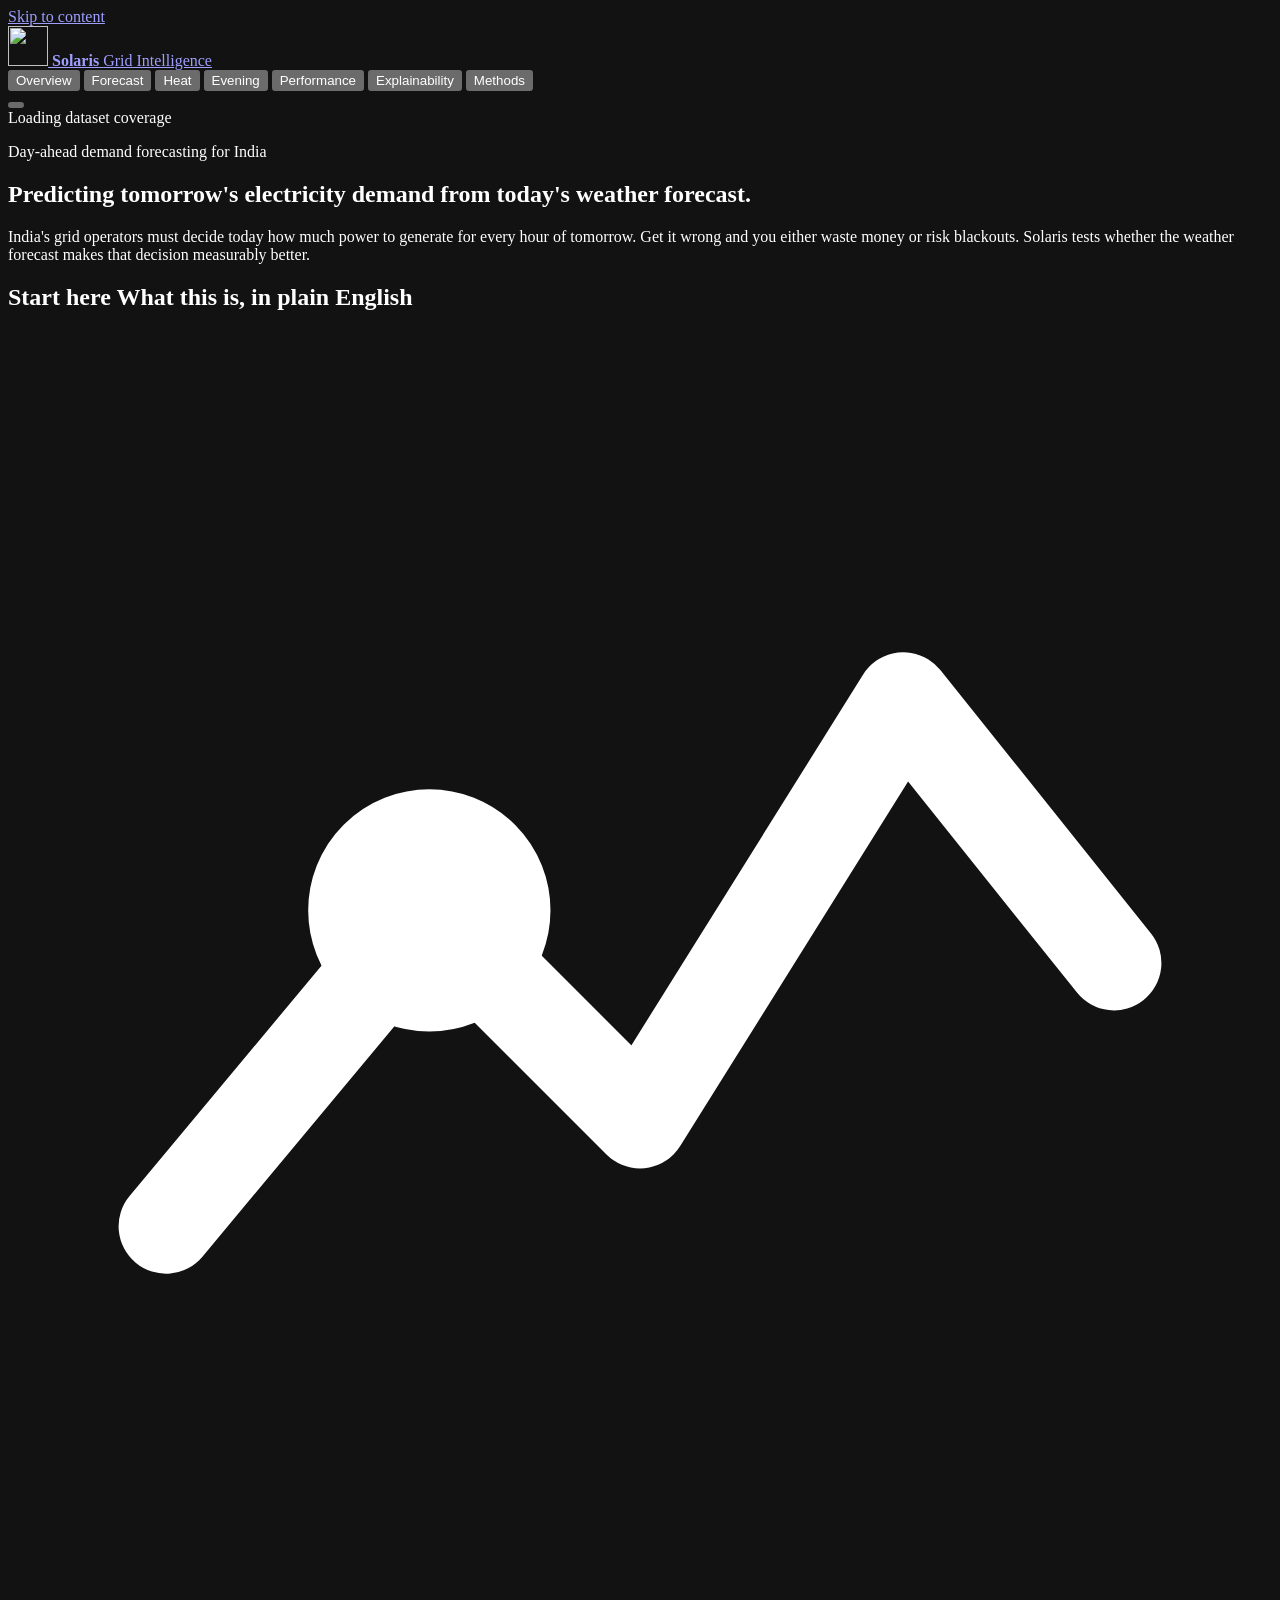
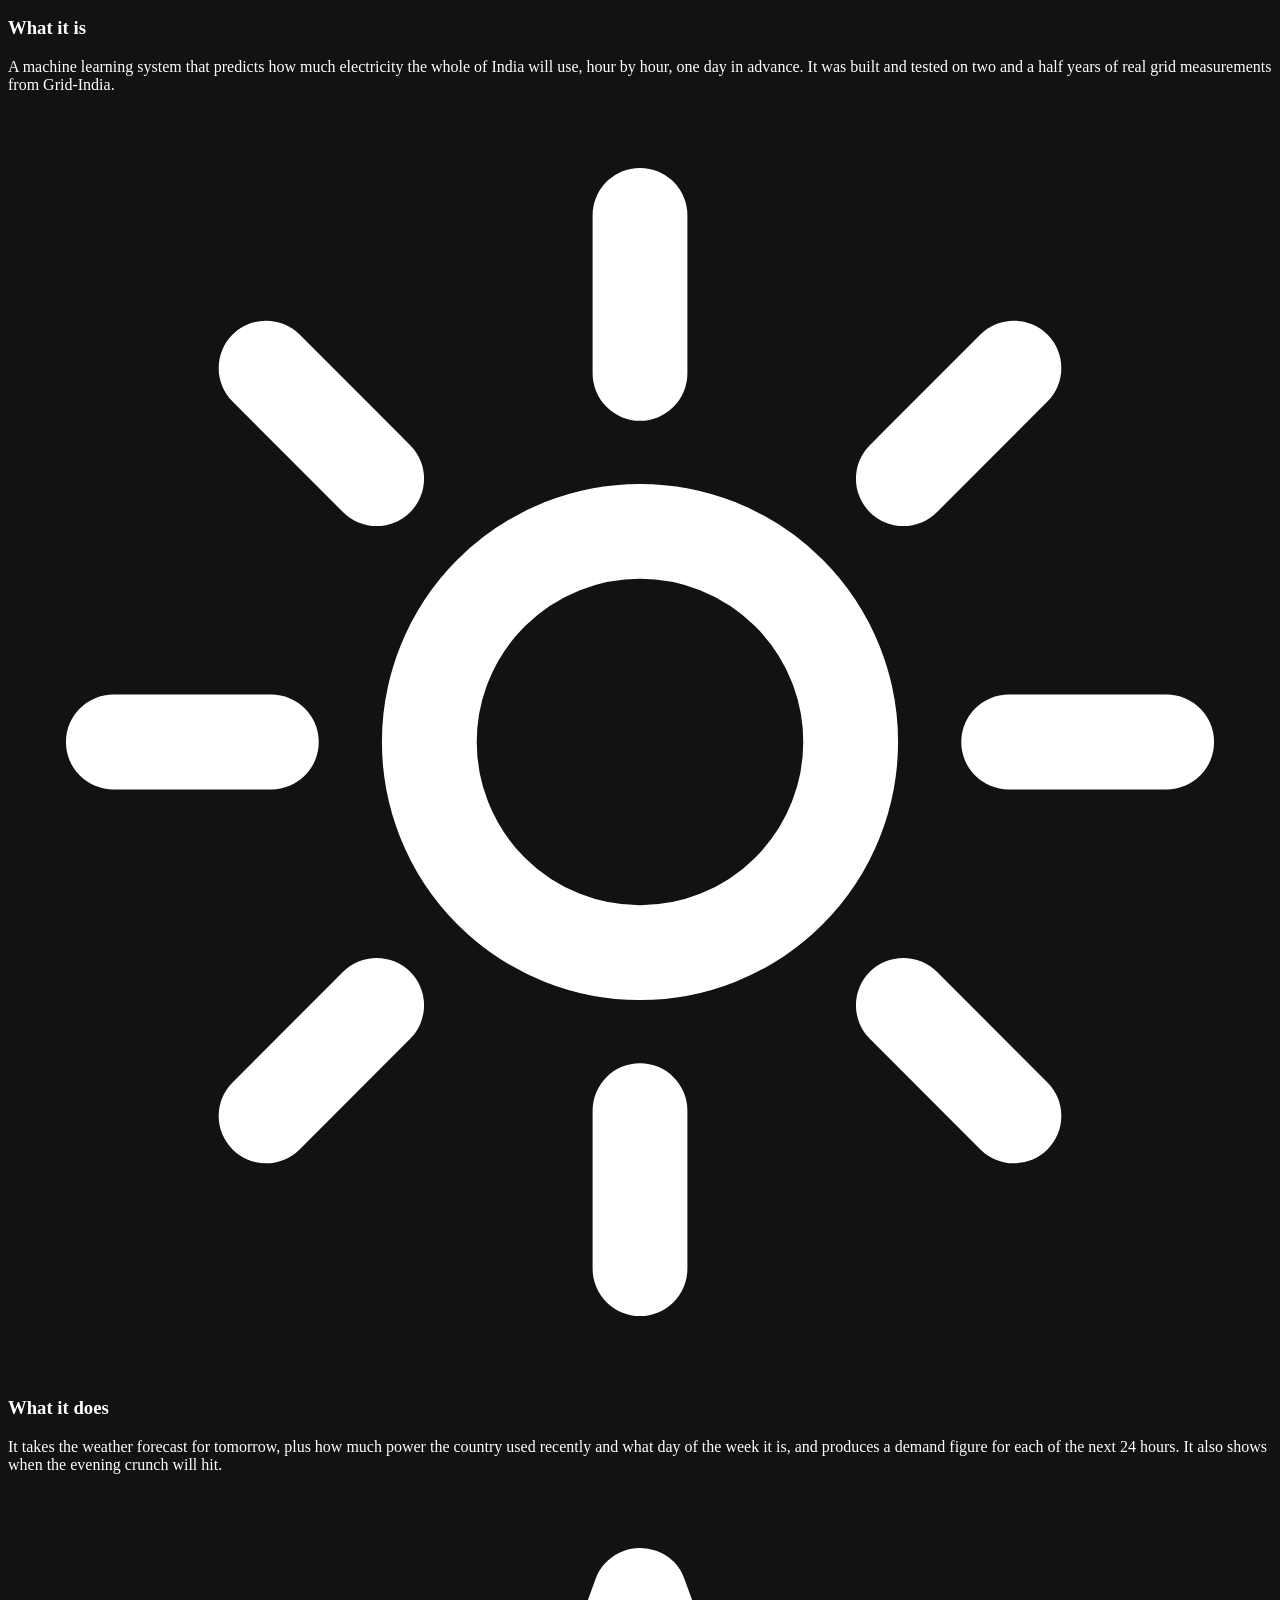
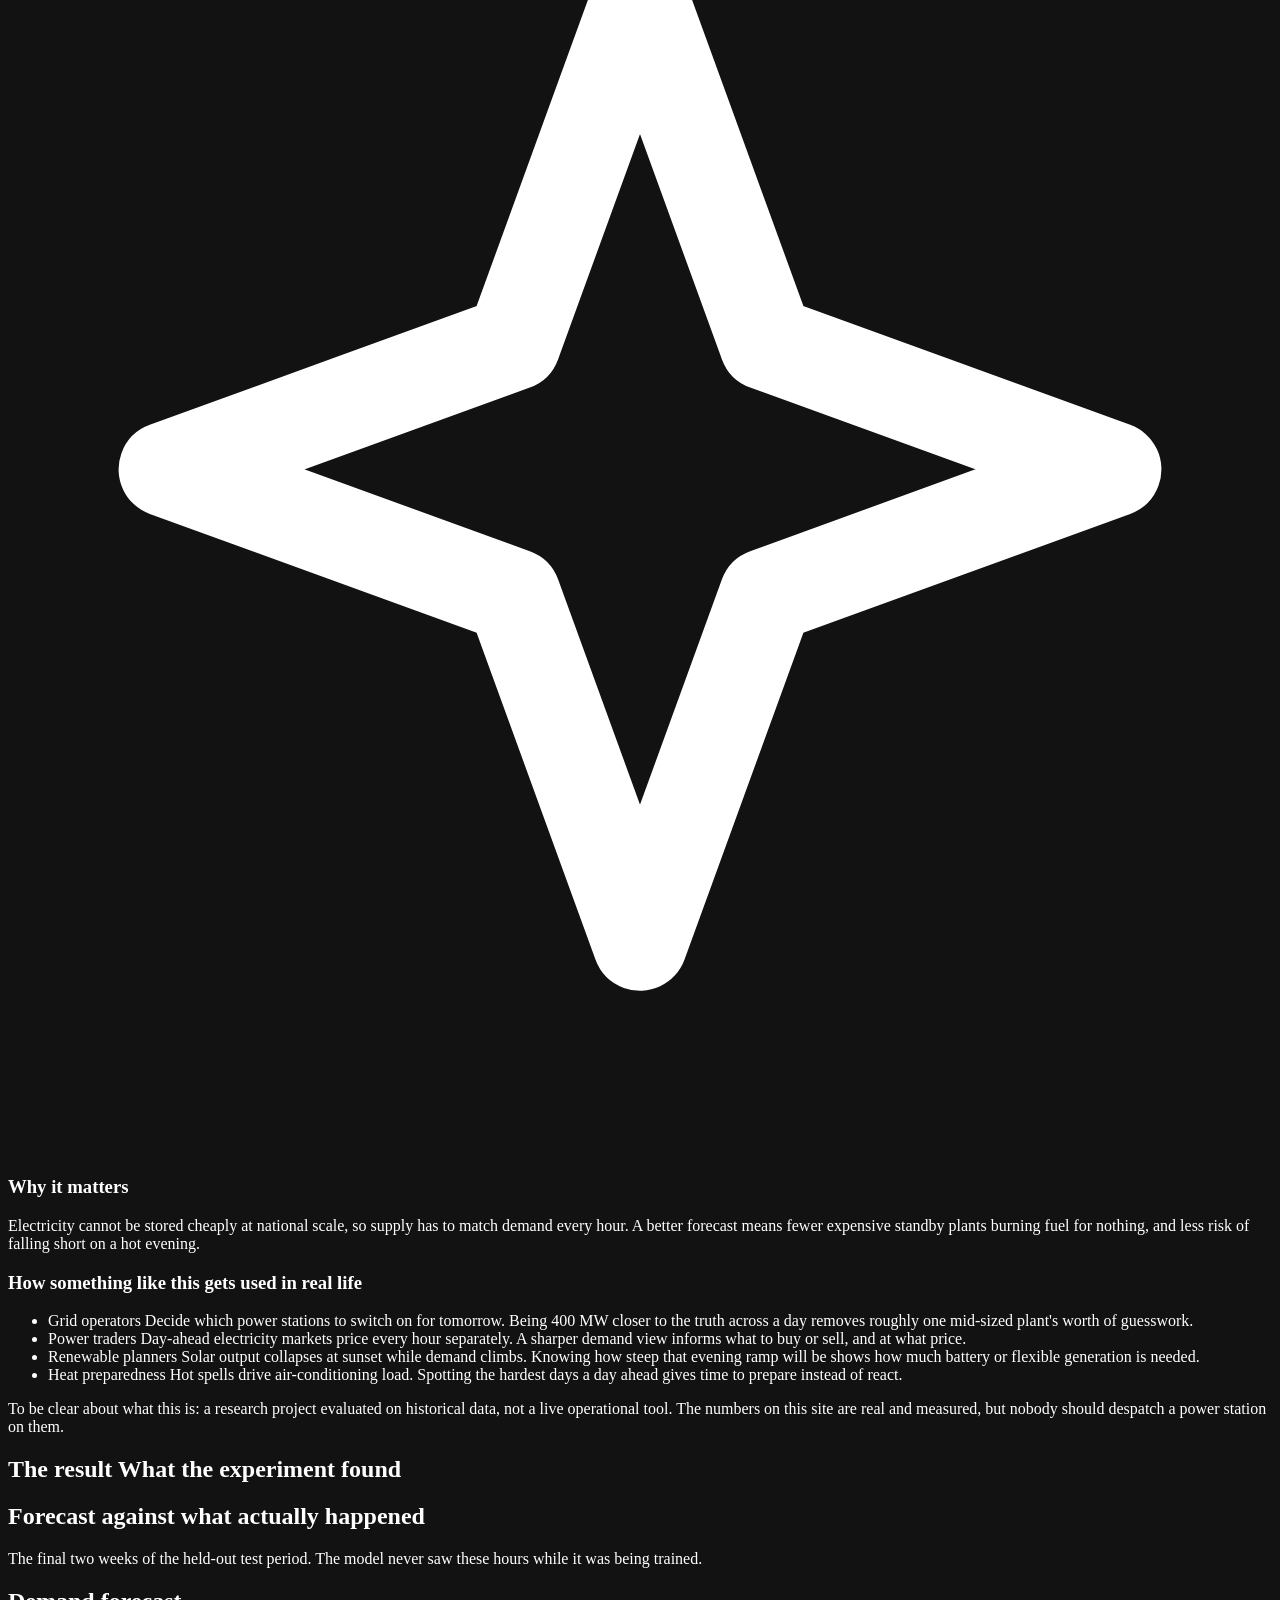
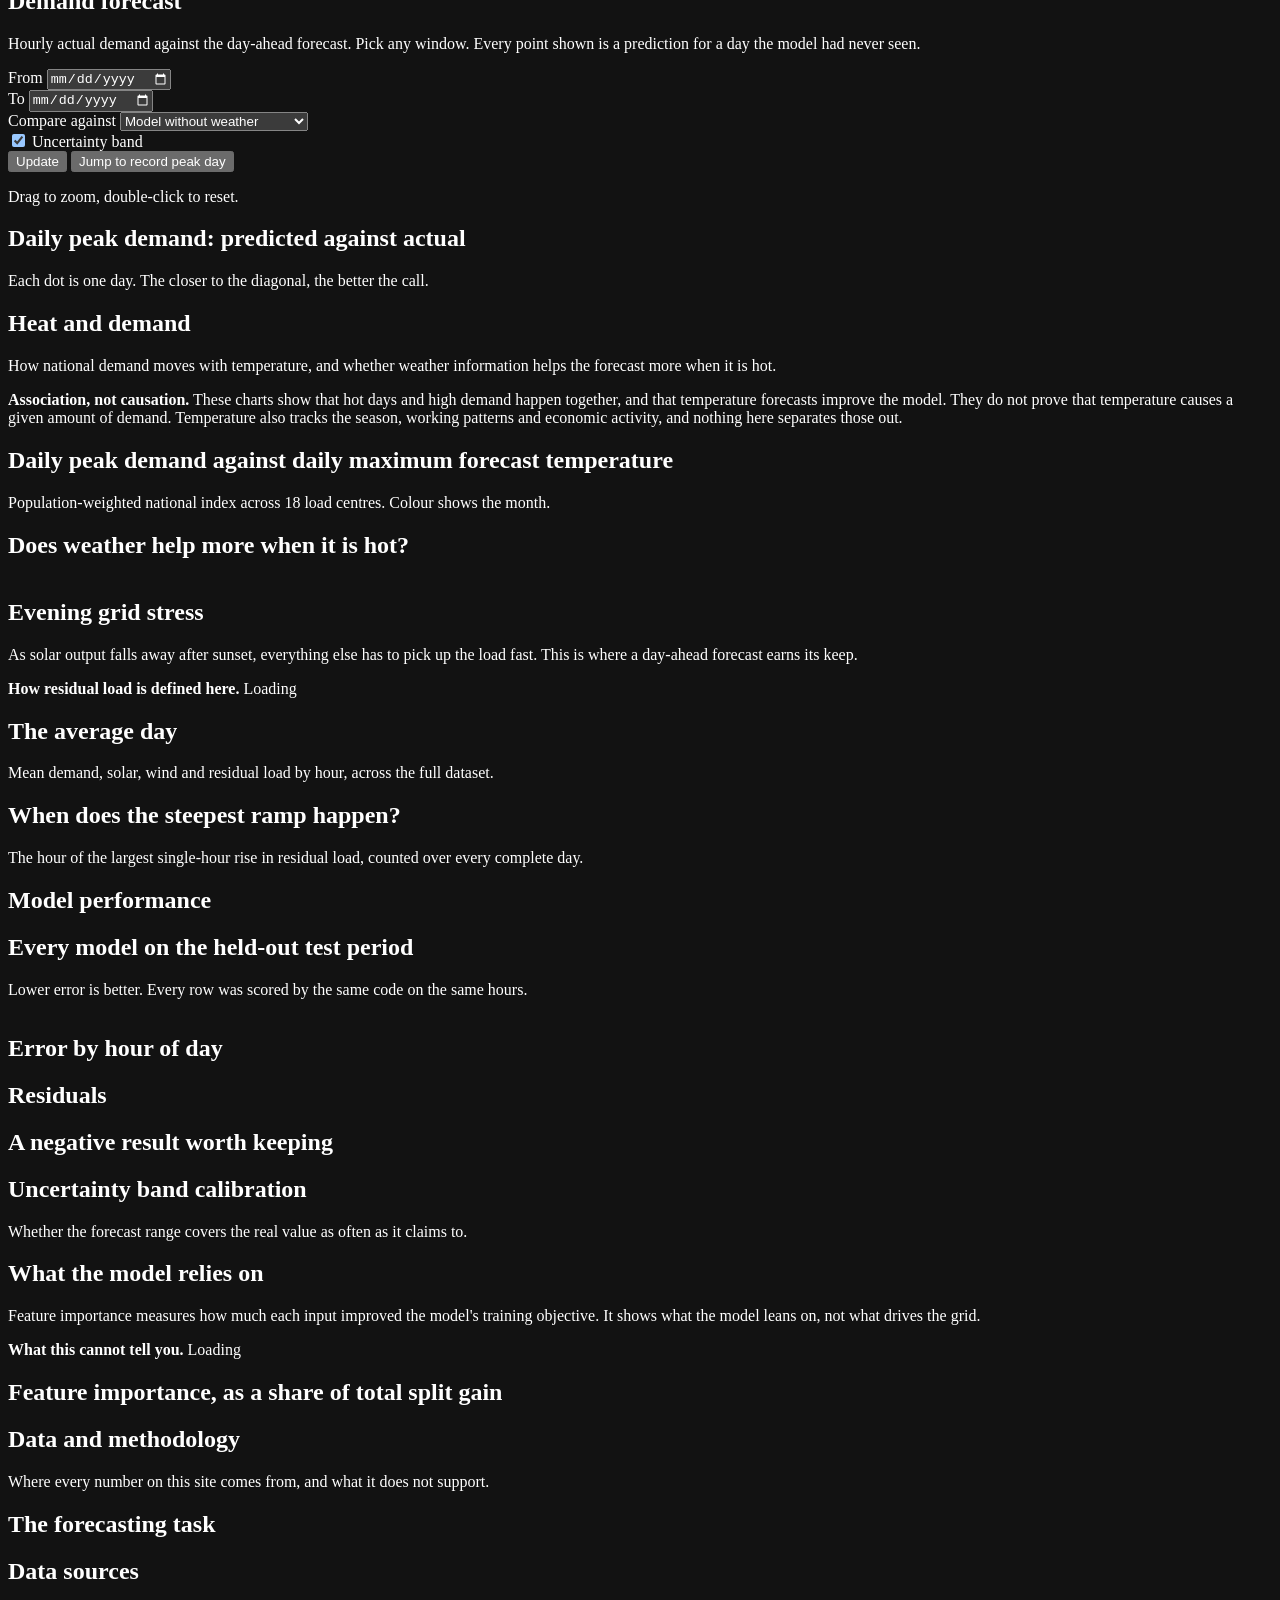
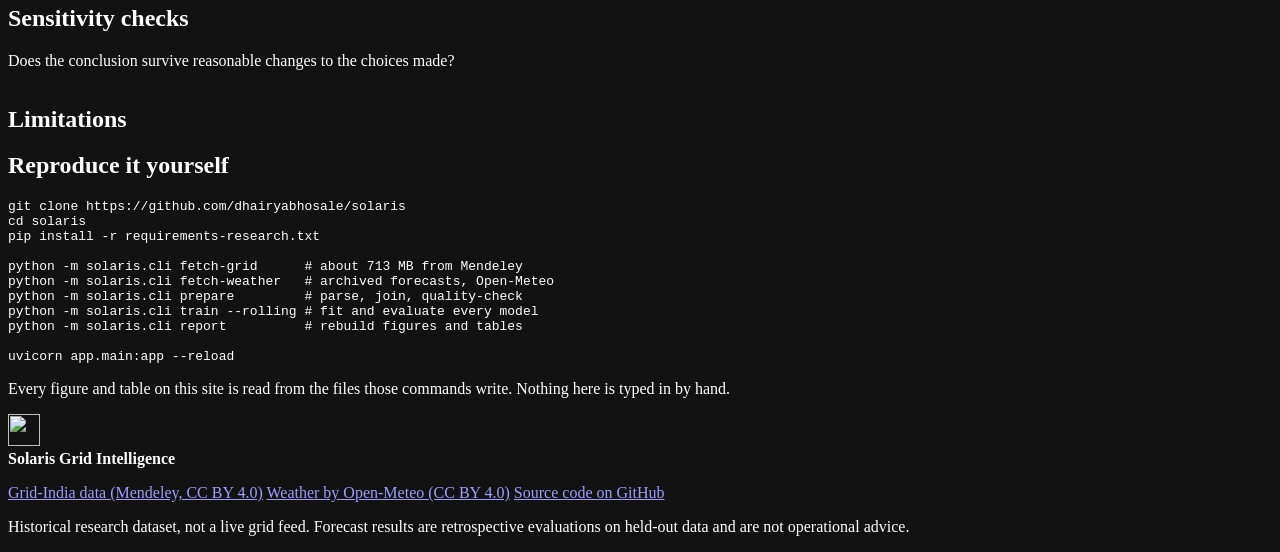
==== commit 2b2beea3: "Redesign the dashboard, add a plain-English explainer, fix the hot-split chart Frontend - New dark v" ====
--- a/app/static/index.html
+++ b/app/static/index.html
@@ -1,14 +1,15 @@
 <!DOCTYPE html>
-<html lang="en">
+<html lang="en" data-theme="dark">
 <head>
 <meta charset="utf-8">
 <meta name="viewport" content="width=device-width, initial-scale=1">
 <title>Solaris Grid Intelligence</title>
-<meta name="description" content="Heat-aware day-ahead electricity demand forecasting and evening grid stress analysis for India.">
-<link rel="icon" href="data:image/svg+xml,<svg xmlns='http://www.w3.org/2000/svg' viewBox='0 0 100 100'><text y='.9em' font-size='90'>⚡</text></svg>">
+<meta name="description" content="Forecasting India's electricity demand a day ahead using weather forecasts. Research dashboard with real, held-out results.">
+<meta name="color-scheme" content="dark">
+<link rel="icon" type="image/svg+xml" href="/logo.svg">
 <link rel="preconnect" href="https://fonts.googleapis.com">
 <link rel="preconnect" href="https://fonts.gstatic.com" crossorigin>
-<link href="https://fonts.googleapis.com/css2?family=Inter:wght@400;500;600;700;800&family=JetBrains+Mono:wght@400;600&display=swap" rel="stylesheet">
+<link href="https://fonts.googleapis.com/css2?family=Sora:wght@400;500;600;700;800&family=Inter:wght@400;500;600;700&family=JetBrains+Mono:wght@400;600&display=swap" rel="stylesheet">
 <link rel="stylesheet" href="/style.css">
 <script src="https://cdn.plot.ly/plotly-2.35.2.min.js" charset="utf-8"></script>
 </head>
@@ -16,45 +17,61 @@
 
 <a class="skip-link" href="#main">Skip to content</a>
 
-<header class="topbar">
+<div class="aurora" aria-hidden="true">
+  <span class="aurora-blob b1"></span>
+  <span class="aurora-blob b2"></span>
+  <span class="aurora-blob b3"></span>
+  <span class="grid-overlay"></span>
+</div>
+
+<header class="topbar" id="topbar">
   <div class="topbar-inner">
-    <div class="brand">
-      <span class="brand-mark" aria-hidden="true">⚡</span>
+    <a class="brand" href="#overview" aria-label="Solaris Grid Intelligence, go to overview">
+      <img class="brand-logo" src="/logo.svg" alt="" width="40" height="40">
       <span class="brand-text">
         <strong>Solaris</strong>
         <span class="brand-sub">Grid Intelligence</span>
       </span>
-    </div>
+    </a>
+
     <nav class="nav" id="nav" aria-label="Sections">
       <button class="nav-link is-active" data-view="overview">Overview</button>
       <button class="nav-link" data-view="forecast">Forecast</button>
-      <button class="nav-link" data-view="heat">Heat &amp; demand</button>
-      <button class="nav-link" data-view="evening">Evening stress</button>
+      <button class="nav-link" data-view="heat">Heat</button>
+      <button class="nav-link" data-view="evening">Evening</button>
       <button class="nav-link" data-view="performance">Performance</button>
       <button class="nav-link" data-view="explain">Explainability</button>
-      <button class="nav-link" data-view="methods">Data &amp; methods</button>
+      <button class="nav-link" data-view="methods">Methods</button>
     </nav>
-    <button class="nav-toggle" id="navToggle" aria-expanded="false" aria-controls="nav" aria-label="Toggle navigation">☰</button>
+
+    <button class="nav-toggle" id="navToggle" aria-expanded="false" aria-controls="nav" aria-label="Toggle navigation">
+      <span></span><span></span><span></span>
+    </button>
   </div>
   <div class="data-banner" id="dataBanner" role="status">
     <span class="dot" aria-hidden="true"></span>
-    <span id="dataBannerText">Loading dataset coverage…</span>
+    <span id="dataBannerText">Loading dataset coverage</span>
   </div>
+  <div class="scroll-progress" id="scrollProgress" aria-hidden="true"></div>
 </header>
 
 <main id="main">
 
-  <!-- ============ OVERVIEW ============ -->
+  <!-- ===================== OVERVIEW ===================== -->
   <section class="view is-active" id="view-overview">
+
     <div class="hero">
-      <p class="eyebrow">Day-ahead demand forecasting · India</p>
-      <h1>Can weather-aware machine learning improve day-ahead electricity-demand forecasts in India?</h1>
-      <p class="lede" id="heroLede">
-        Solaris forecasts every hour of tomorrow's all-India electricity demand using only
-        information a forecaster would genuinely have had the day before — including the
-        archived weather forecast, never the observed weather.
+      <p class="eyebrow reveal"><span class="eyebrow-dot"></span>Day-ahead demand forecasting for India</p>
+      <h1 class="hero-title reveal">
+        Predicting <span class="grad-text">tomorrow's electricity demand</span>
+        from today's weather forecast.
+      </h1>
+      <p class="lede reveal">
+        India's grid operators must decide today how much power to generate for every hour
+        of tomorrow. Get it wrong and you either waste money or risk blackouts. Solaris
+        tests whether the weather forecast makes that decision measurably better.
       </p>
-      <div class="hero-meta" id="heroMeta"></div>
+      <div class="hero-meta reveal" id="heroMeta"></div>
     </div>
 
     <div class="kpi-grid" id="kpiGrid">
@@ -64,32 +81,116 @@
       <div class="skeleton kpi-skeleton"></div>
     </div>
 
-    <div class="card">
-      <div class="card-head">
-        <h2>The headline result</h2>
-      </div>
+    <section class="explainer reveal" aria-labelledby="explainerHeading">
+      <h2 id="explainerHeading" class="section-title">
+        <span class="section-kicker">Start here</span>
+        What this is, in plain English
+      </h2>
+
+      <div class="explainer-grid">
+        <article class="glass explain-card">
+          <div class="explain-icon" aria-hidden="true">
+            <svg viewBox="0 0 24 24" fill="none" stroke="currentColor" stroke-width="1.8" stroke-linecap="round" stroke-linejoin="round">
+              <path d="M3 17l5-6 4 4 5-8 4 5"/><circle cx="8" cy="11" r="1.4"/>
+            </svg>
+          </div>
+          <h3>What it is</h3>
+          <p>
+            A machine learning system that predicts how much electricity the whole of
+            India will use, hour by hour, one day in advance. It was built and tested on
+            two and a half years of real grid measurements from Grid-India.
+          </p>
+        </article>
+
+        <article class="glass explain-card">
+          <div class="explain-icon" aria-hidden="true">
+            <svg viewBox="0 0 24 24" fill="none" stroke="currentColor" stroke-width="1.8" stroke-linecap="round" stroke-linejoin="round">
+              <circle cx="12" cy="12" r="4"/><path d="M12 2v3M12 19v3M2 12h3M19 12h3M4.9 4.9l2.1 2.1M17 17l2.1 2.1M19.1 4.9L17 7M7 17l-2.1 2.1"/>
+            </svg>
+          </div>
+          <h3>What it does</h3>
+          <p>
+            It takes the weather forecast for tomorrow, plus how much power the country
+            used recently and what day of the week it is, and produces a demand figure for
+            each of the next 24 hours. It also shows when the evening crunch will hit.
+          </p>
+        </article>
+
+        <article class="glass explain-card">
+          <div class="explain-icon" aria-hidden="true">
+            <svg viewBox="0 0 24 24" fill="none" stroke="currentColor" stroke-width="1.8" stroke-linecap="round" stroke-linejoin="round">
+              <path d="M12 2l2.4 6.6L21 11l-6.6 2.4L12 20l-2.4-6.6L3 11l6.6-2.4z"/>
+            </svg>
+          </div>
+          <h3>Why it matters</h3>
+          <p>
+            Electricity cannot be stored cheaply at national scale, so supply has to match
+            demand every hour. A better forecast means fewer expensive standby plants
+            burning fuel for nothing, and less risk of falling short on a hot evening.
+          </p>
+        </article>
+      </div>
+
+      <div class="glass usecase-card">
+        <h3 class="usecase-title">How something like this gets used in real life</h3>
+        <ul class="usecase-list">
+          <li>
+            <span class="usecase-tag">Grid operators</span>
+            Decide which power stations to switch on for tomorrow. Being 400 MW closer to
+            the truth across a day removes roughly one mid-sized plant's worth of
+            guesswork.
+          </li>
+          <li>
+            <span class="usecase-tag">Power traders</span>
+            Day-ahead electricity markets price every hour separately. A sharper demand
+            view informs what to buy or sell, and at what price.
+          </li>
+          <li>
+            <span class="usecase-tag">Renewable planners</span>
+            Solar output collapses at sunset while demand climbs. Knowing how steep that
+            evening ramp will be shows how much battery or flexible generation is needed.
+          </li>
+          <li>
+            <span class="usecase-tag">Heat preparedness</span>
+            Hot spells drive air-conditioning load. Spotting the hardest days a day ahead
+            gives time to prepare instead of react.
+          </li>
+        </ul>
+        <p class="usecase-note">
+          To be clear about what this is: a research project evaluated on historical data,
+          not a live operational tool. The numbers on this site are real and measured, but
+          nobody should despatch a power station on them.
+        </p>
+      </div>
+    </section>
+
+    <section class="reveal" aria-labelledby="findingHeading">
+      <h2 id="findingHeading" class="section-title">
+        <span class="section-kicker">The result</span>
+        What the experiment found
+      </h2>
       <div class="finding-grid" id="findingGrid"></div>
-    </div>
-
-    <div class="card">
-      <div class="card-head">
-        <h2>Forecast against actual</h2>
-        <p class="card-sub">Last 14 days of the held-out test period. The model never saw these hours during fitting.</p>
+    </section>
+
+    <section class="glass card reveal">
+      <div class="card-head">
+        <h2>Forecast against what actually happened</h2>
+        <p class="card-sub">The final two weeks of the held-out test period. The model never saw these hours while it was being trained.</p>
       </div>
       <div class="plot" id="plotOverviewSeries"></div>
-    </div>
-  </section>
-
-  <!-- ============ FORECAST ============ -->
+    </section>
+  </section>
+
+  <!-- ===================== FORECAST ===================== -->
   <section class="view" id="view-forecast">
     <div class="view-head">
       <h1>Demand forecast</h1>
-      <p class="lede">Hourly actual demand against the day-ahead forecast, over the held-out test
-      period. Pick any window — every point shown is an out-of-sample prediction.</p>
-    </div>
-
-    <div class="card">
-      <div class="controls" id="forecastControls">
+      <p class="lede">Hourly actual demand against the day-ahead forecast. Pick any window.
+      Every point shown is a prediction for a day the model had never seen.</p>
+    </div>
+
+    <div class="glass card">
+      <div class="controls">
         <div class="control">
           <label for="startDate">From</label>
           <input type="date" id="startDate">
@@ -101,84 +202,87 @@
         <div class="control">
           <label for="modelSelect">Compare against</label>
           <select id="modelSelect">
-            <option value="lgbm_calendar_history">Calendar + history model</option>
+            <option value="lgbm_calendar_history">Model without weather</option>
             <option value="naive_lag_24h">Naive: same hour yesterday</option>
             <option value="none">Nothing</option>
           </select>
         </div>
         <div class="control control-check">
-          <label><input type="checkbox" id="showBand" checked> Show P10–P90 band</label>
+          <label class="switch">
+            <input type="checkbox" id="showBand" checked>
+            <span class="switch-track"><span class="switch-thumb"></span></span>
+            <span>Uncertainty band</span>
+          </label>
         </div>
-        <button class="btn" id="applyRange">Update</button>
-        <button class="btn btn-ghost" id="jumpPeak">Jump to peak-demand day</button>
+        <button class="btn btn-primary" id="applyRange">Update</button>
+        <button class="btn" id="jumpPeak">Jump to record peak day</button>
       </div>
       <p class="inline-caveat" id="bandCaveat"></p>
       <p class="inline-caveat" id="coverageGapNote" hidden></p>
       <div class="plot plot-tall" id="plotForecast"></div>
+      <p class="plot-hint">Drag to zoom, double-click to reset.</p>
       <div class="window-stats" id="windowStats"></div>
     </div>
 
-    <div class="card">
-      <div class="card-head">
-        <h2>Daily peak demand: predicted vs actual</h2>
-        <p class="card-sub">Each point is one day of the test period.</p>
+    <div class="glass card">
+      <div class="card-head">
+        <h2>Daily peak demand: predicted against actual</h2>
+        <p class="card-sub">Each dot is one day. The closer to the diagonal, the better the call.</p>
       </div>
       <div class="plot" id="plotPeakScatter"></div>
     </div>
   </section>
 
-  <!-- ============ HEAT ============ -->
+  <!-- ===================== HEAT ===================== -->
   <section class="view" id="view-heat">
     <div class="view-head">
       <h1>Heat and demand</h1>
-      <p class="lede">How national demand moves with temperature, and whether weather information
-      helps the forecast more when it is hot.</p>
+      <p class="lede">How national demand moves with temperature, and whether weather
+      information helps the forecast more when it is hot.</p>
     </div>
 
     <div class="callout callout-warn">
       <strong>Association, not causation.</strong>
-      <span>These charts show that hot days and high demand occur together, and that temperature
-      forecasts improve the model. They do not establish that temperature <em>causes</em> a given
-      amount of demand. No causal identification strategy is used, and temperature is correlated
-      with season, working patterns and economic activity.</span>
-    </div>
-
-    <div class="card">
-      <div class="card-head">
-        <h2>Daily peak demand vs daily maximum forecast temperature</h2>
-        <p class="card-sub">Population-weighted national index across 18 load centres. Colour shows month.</p>
+      <span>These charts show that hot days and high demand happen together, and that
+      temperature forecasts improve the model. They do not prove that temperature causes a
+      given amount of demand. Temperature also tracks the season, working patterns and
+      economic activity, and nothing here separates those out.</span>
+    </div>
+
+    <div class="glass card">
+      <div class="card-head">
+        <h2>Daily peak demand against daily maximum forecast temperature</h2>
+        <p class="card-sub">Population-weighted national index across 18 load centres. Colour shows the month.</p>
       </div>
       <div class="plot plot-tall" id="plotTempDemand"></div>
     </div>
 
-    <div class="card">
+    <div class="glass card">
       <div class="card-head">
         <h2>Does weather help more when it is hot?</h2>
         <p class="card-sub" id="hotDefinition"></p>
       </div>
       <div class="plot" id="plotHotSplit"></div>
       <div class="table-wrap">
-        <table class="data-table" id="hotSensitivityTable">
-          <caption>Sensitivity: the same comparison at four hot-period thresholds</caption>
-        </table>
-      </div>
-    </div>
-  </section>
-
-  <!-- ============ EVENING ============ -->
+        <table class="data-table" id="hotSensitivityTable"></table>
+      </div>
+    </div>
+  </section>
+
+  <!-- ===================== EVENING ===================== -->
   <section class="view" id="view-evening">
     <div class="view-head">
       <h1>Evening grid stress</h1>
-      <p class="lede">As solar output falls away through the evening, the rest of the fleet has to
-      pick up load quickly. This is where day-ahead accuracy matters most operationally.</p>
+      <p class="lede">As solar output falls away after sunset, everything else has to pick
+      up the load fast. This is where a day-ahead forecast earns its keep.</p>
     </div>
 
     <div class="callout">
       <strong>How residual load is defined here.</strong>
-      <span id="residualDefinition">Loading…</span>
-    </div>
-
-    <div class="card">
+      <span id="residualDefinition">Loading</span>
+    </div>
+
+    <div class="glass card">
       <div class="card-head">
         <h2>The average day</h2>
         <p class="card-sub">Mean demand, solar, wind and residual load by hour, across the full dataset.</p>
@@ -188,26 +292,26 @@
 
     <div class="stat-grid" id="rampStats"></div>
 
-    <div class="card">
+    <div class="glass card">
       <div class="card-head">
         <h2>When does the steepest ramp happen?</h2>
-        <p class="card-sub">Hour of the largest single-hour rise in residual load, counted over every full day.</p>
+        <p class="card-sub">The hour of the largest single-hour rise in residual load, counted over every complete day.</p>
       </div>
       <div class="plot" id="plotEveningRamp"></div>
     </div>
   </section>
 
-  <!-- ============ PERFORMANCE ============ -->
+  <!-- ===================== PERFORMANCE ===================== -->
   <section class="view" id="view-performance">
     <div class="view-head">
       <h1>Model performance</h1>
       <p class="lede" id="perfLede"></p>
     </div>
 
-    <div class="card">
-      <div class="card-head">
-        <h2>All models on the held-out test period</h2>
-        <p class="card-sub">Lower MAE is better. Every row was scored by the same code on the same hours.</p>
+    <div class="glass card">
+      <div class="card-head">
+        <h2>Every model on the held-out test period</h2>
+        <p class="card-sub">Lower error is better. Every row was scored by the same code on the same hours.</p>
       </div>
       <div class="table-wrap">
         <table class="data-table" id="modelTable"></table>
@@ -215,107 +319,99 @@
     </div>
 
     <div class="grid-2">
-      <div class="card">
+      <div class="glass card">
         <div class="card-head"><h2>Error by hour of day</h2></div>
         <div class="plot" id="plotErrorByHour"></div>
       </div>
-      <div class="card">
+      <div class="glass card">
         <div class="card-head"><h2>Residuals</h2></div>
         <div class="plot" id="plotResiduals"></div>
       </div>
     </div>
 
-    <div class="card" id="extrapolationCard">
+    <div class="glass card card-accent">
       <div class="card-head">
         <h2>A negative result worth keeping</h2>
       </div>
       <div id="extrapolationBody"></div>
     </div>
 
-    <div class="card">
+    <div class="glass card">
       <div class="card-head">
         <h2>Uncertainty band calibration</h2>
-        <p class="card-sub">Whether the P10–P90 band covers the actual value as often as it claims.</p>
+        <p class="card-sub">Whether the forecast range covers the real value as often as it claims to.</p>
       </div>
       <div class="plot" id="plotCalibration"></div>
       <div id="calibrationNote"></div>
     </div>
   </section>
 
-  <!-- ============ EXPLAIN ============ -->
+  <!-- ===================== EXPLAIN ===================== -->
   <section class="view" id="view-explain">
     <div class="view-head">
       <h1>What the model relies on</h1>
-      <p class="lede">Feature importance measures how much each input improved the model's training
-      objective — what it leans on, not what drives the grid.</p>
+      <p class="lede">Feature importance measures how much each input improved the model's
+      training objective. It shows what the model leans on, not what drives the grid.</p>
     </div>
 
     <div class="callout callout-warn">
       <strong>What this cannot tell you.</strong>
-      <span id="explainCaveat">Loading…</span>
-    </div>
-
-    <div class="card">
-      <div class="card-head"><h2>Feature importance (share of total split gain)</h2></div>
+      <span id="explainCaveat">Loading</span>
+    </div>
+
+    <div class="glass card">
+      <div class="card-head"><h2>Feature importance, as a share of total split gain</h2></div>
       <div class="plot plot-tall" id="plotImportance"></div>
     </div>
   </section>
 
-  <!-- ============ METHODS ============ -->
+  <!-- ===================== METHODS ===================== -->
   <section class="view" id="view-methods">
     <div class="view-head">
       <h1>Data and methodology</h1>
       <p class="lede">Where every number on this site comes from, and what it does not support.</p>
     </div>
 
-    <div class="card">
-      <div class="card-head"><h2>Forecast task</h2></div>
+    <div class="glass card">
+      <div class="card-head"><h2>The forecasting task</h2></div>
       <p id="methodConvention" class="prose"></p>
       <div class="split-table" id="splitTable"></div>
     </div>
 
-    <div class="card">
+    <div class="glass card">
       <div class="card-head"><h2>Data sources</h2></div>
       <div id="sourceList"></div>
     </div>
 
-    <div class="card">
+    <div class="glass card">
       <div class="card-head">
         <h2>Sensitivity checks</h2>
         <p class="card-sub">Does the conclusion survive reasonable changes to the choices made?</p>
       </div>
-      <div class="table-wrap">
-        <table class="data-table" id="weightingTable">
-          <caption>Weather aggregation weighting</caption>
-        </table>
-      </div>
-      <div class="table-wrap">
-        <table class="data-table" id="rollingTable">
-          <caption>Rolling-origin backtest: monthly refit, expanding window</caption>
-        </table>
-      </div>
-    </div>
-
-    <div class="card">
+      <div class="table-wrap"><table class="data-table" id="weightingTable"></table></div>
+      <div class="table-wrap"><table class="data-table" id="rollingTable"></table></div>
+    </div>
+
+    <div class="glass card">
       <div class="card-head"><h2>Limitations</h2></div>
       <ul class="limitations" id="limitationList"></ul>
     </div>
 
-    <div class="card">
-      <div class="card-head"><h2>Reproduce it</h2></div>
+    <div class="glass card">
+      <div class="card-head"><h2>Reproduce it yourself</h2></div>
       <pre class="code"><code>git clone https://github.com/dhairyabhosale/solaris
 cd solaris
-pip install -r requirements.txt
-
-python -m solaris.cli fetch-grid      # ~713 MB from Mendeley
+pip install -r requirements-research.txt
+
+python -m solaris.cli fetch-grid      # about 713 MB from Mendeley
 python -m solaris.cli fetch-weather   # archived forecasts, Open-Meteo
 python -m solaris.cli prepare         # parse, join, quality-check
 python -m solaris.cli train --rolling # fit and evaluate every model
-python -m solaris.cli report          # regenerate figures and tables
+python -m solaris.cli report          # rebuild figures and tables
 
 uvicorn app.main:app --reload</code></pre>
-      <p class="prose">Every figure and table on this site is read from the files those commands
-      write. Nothing here is hand-entered.</p>
+      <p class="prose">Every figure and table on this site is read from the files those
+      commands write. Nothing here is typed in by hand.</p>
     </div>
   </section>
 
@@ -323,18 +419,21 @@
 
 <footer class="footer">
   <div class="footer-inner">
-    <div>
-      <strong>Solaris Grid Intelligence</strong>
-      <p id="footerCoverage"></p>
+    <div class="footer-brand">
+      <img src="/logo.svg" alt="" width="32" height="32">
+      <div>
+        <strong>Solaris Grid Intelligence</strong>
+        <p id="footerCoverage"></p>
+      </div>
     </div>
     <div class="footer-links">
       <a href="https://data.mendeley.com/datasets/y58jknpgs8" target="_blank" rel="noopener">Grid-India data (Mendeley, CC BY 4.0)</a>
       <a href="https://open-meteo.com/" target="_blank" rel="noopener">Weather by Open-Meteo (CC BY 4.0)</a>
-      <a href="https://github.com/dhairyabhosale/solaris" target="_blank" rel="noopener">Source code</a>
+      <a href="https://github.com/dhairyabhosale/solaris" target="_blank" rel="noopener">Source code on GitHub</a>
     </div>
   </div>
-  <p class="footer-fine">Historical research dataset, not a live grid feed. Forecast results are
-  retrospective evaluations on held-out data and are not operational advice.</p>
+  <p class="footer-fine">Historical research dataset, not a live grid feed. Forecast
+  results are retrospective evaluations on held-out data and are not operational advice.</p>
 </footer>
 
 <div class="toast" id="toast" role="alert" aria-live="assertive" hidden></div>
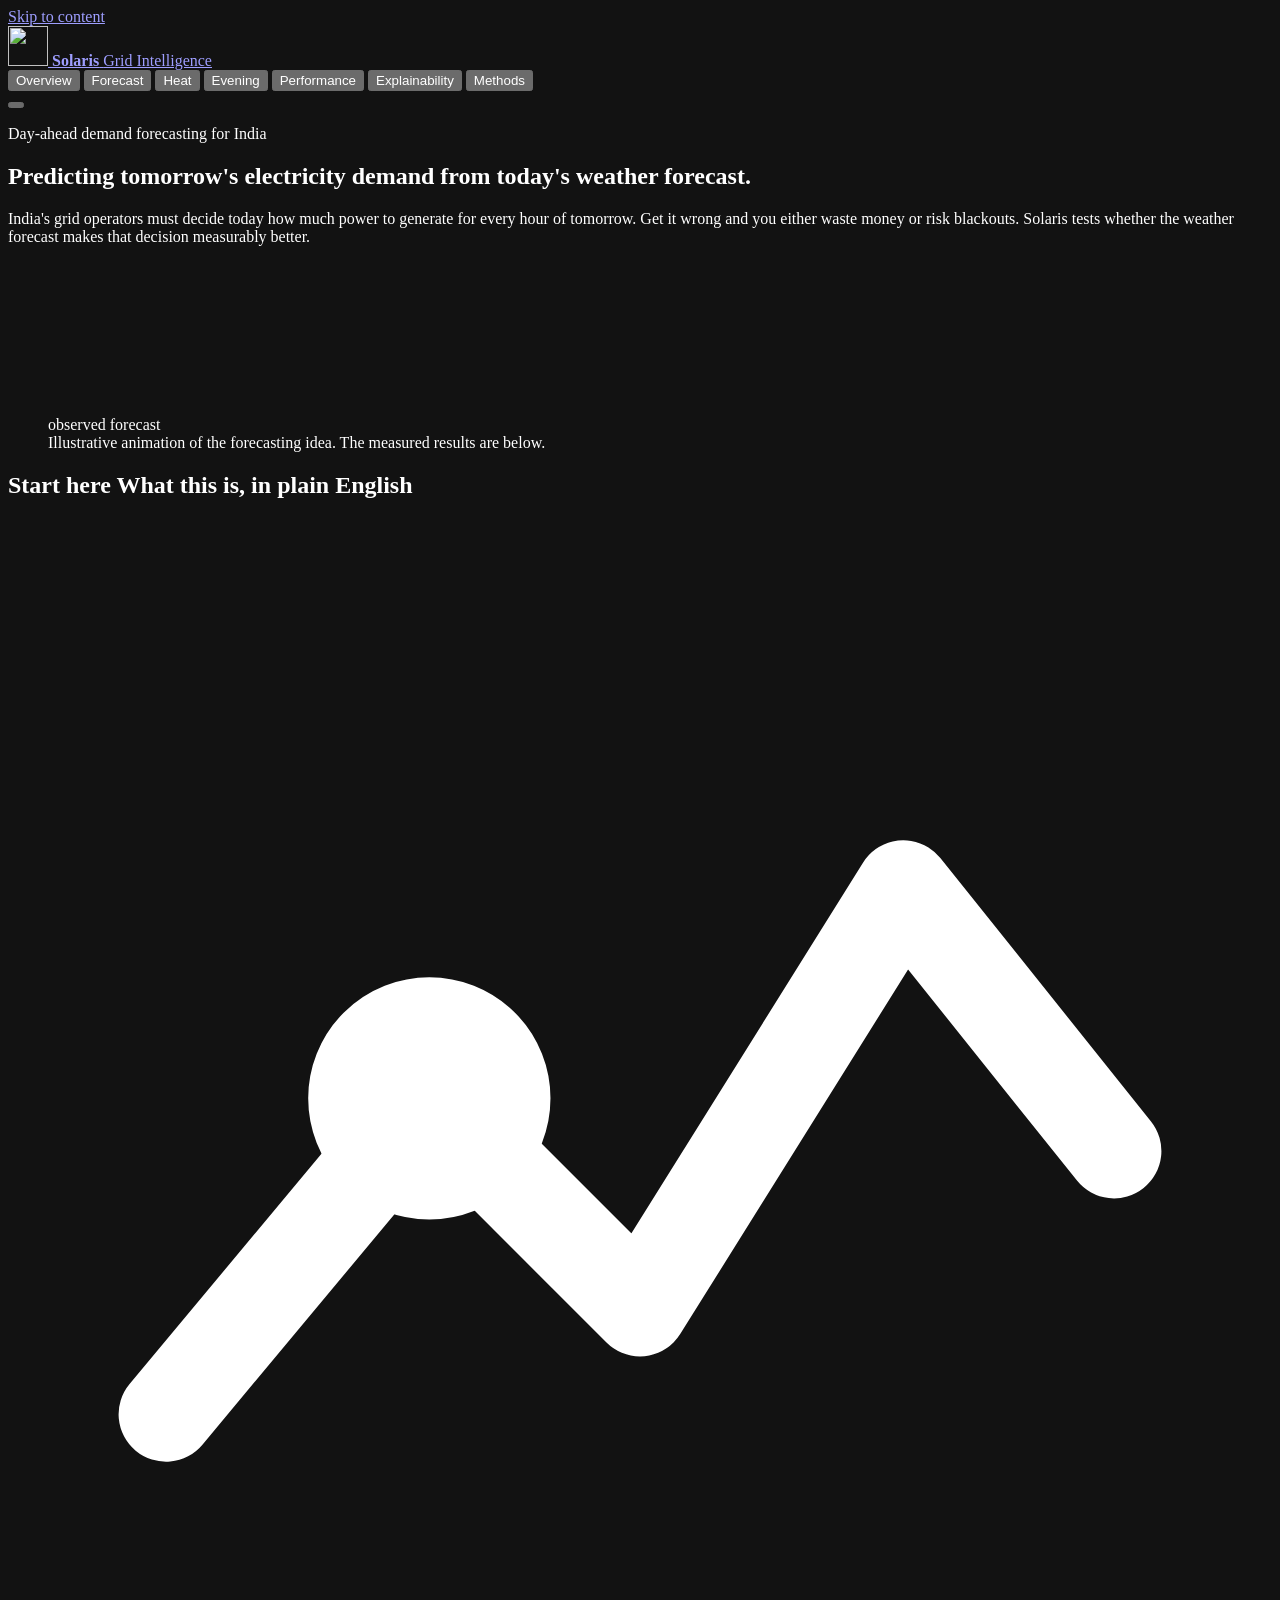
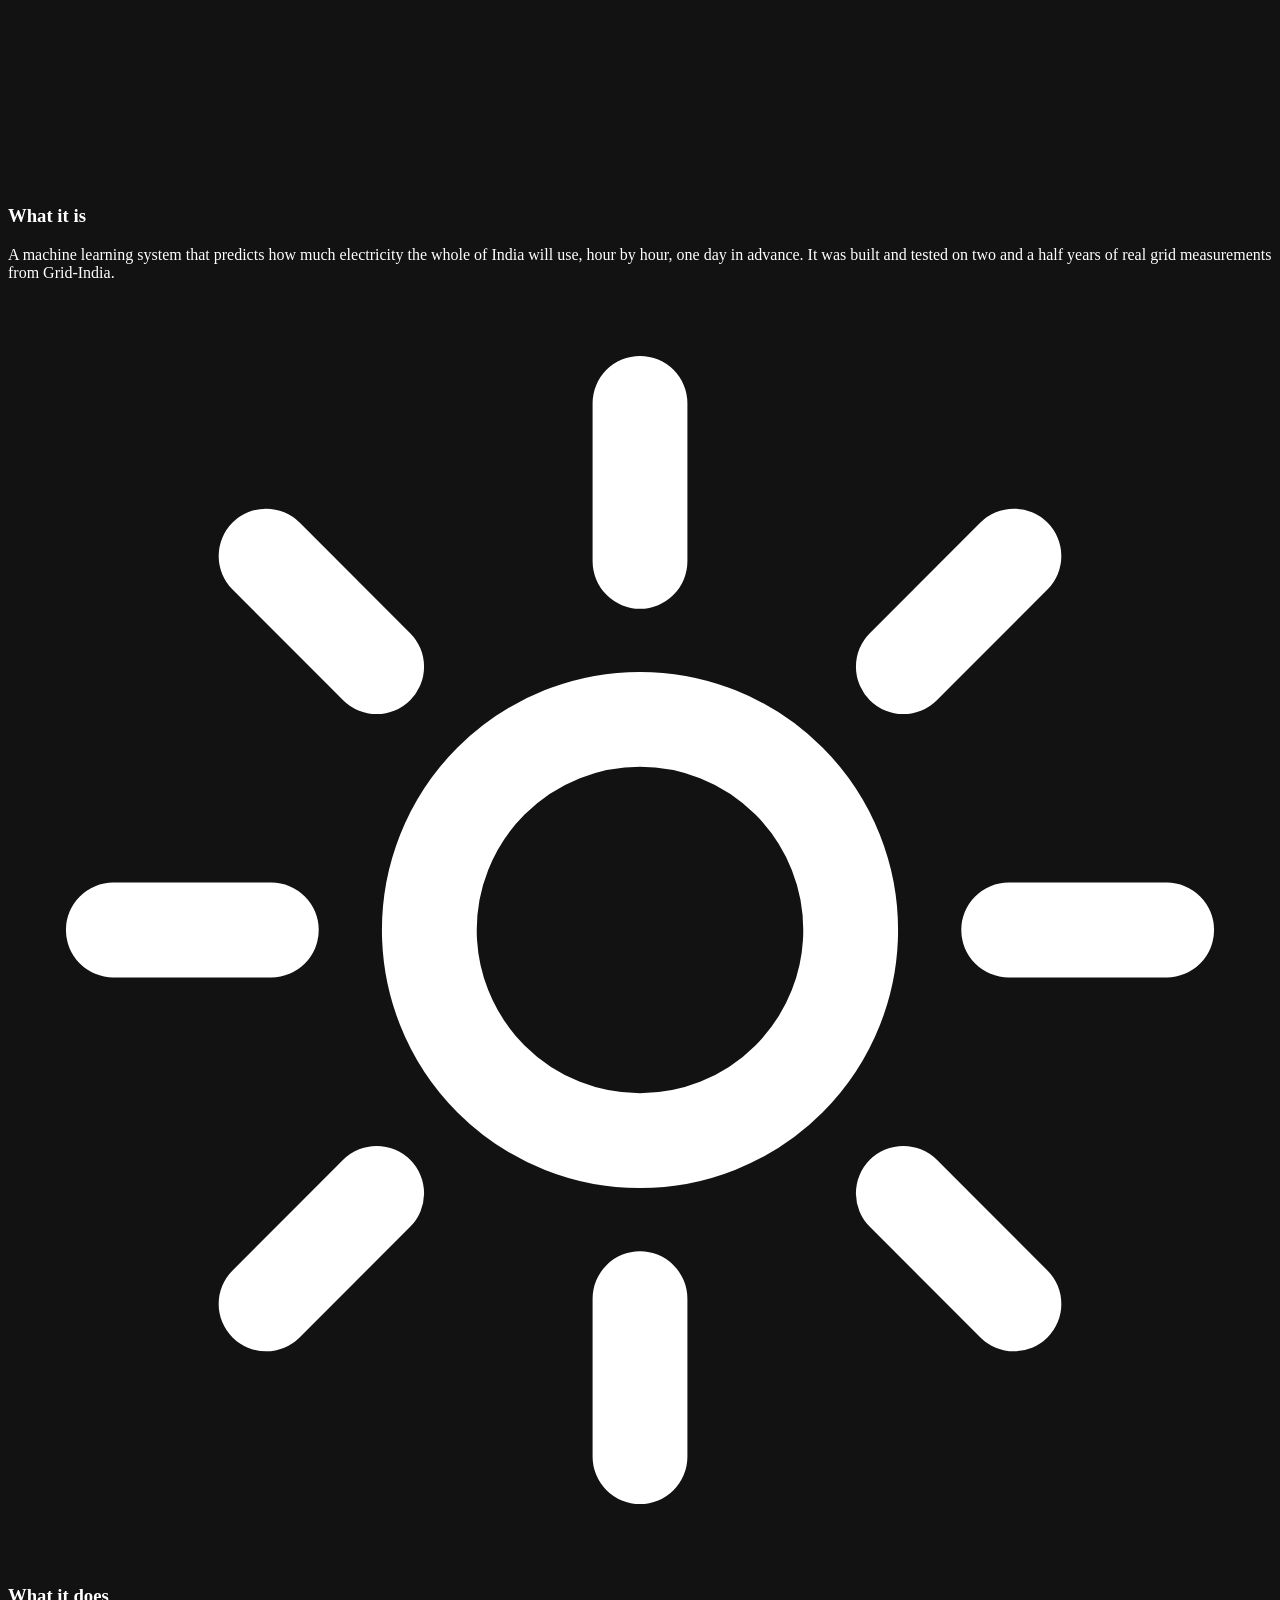
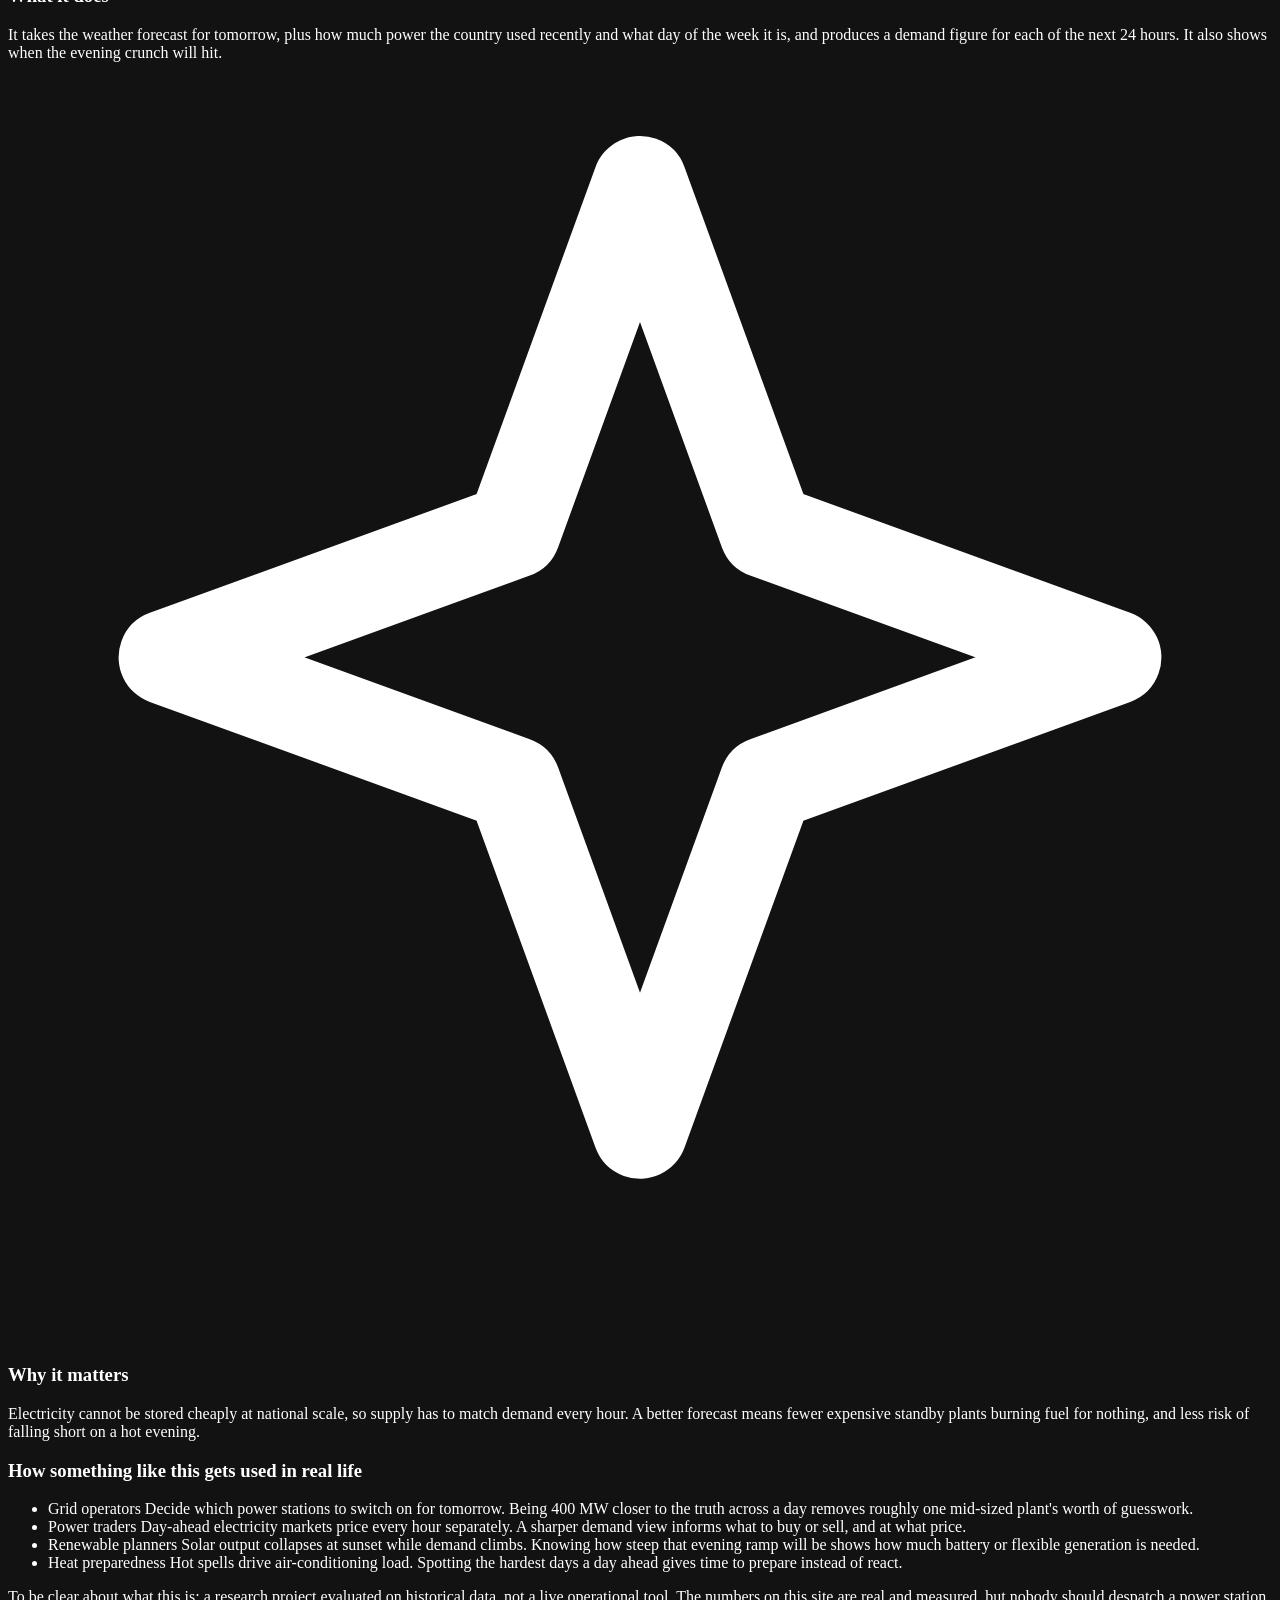
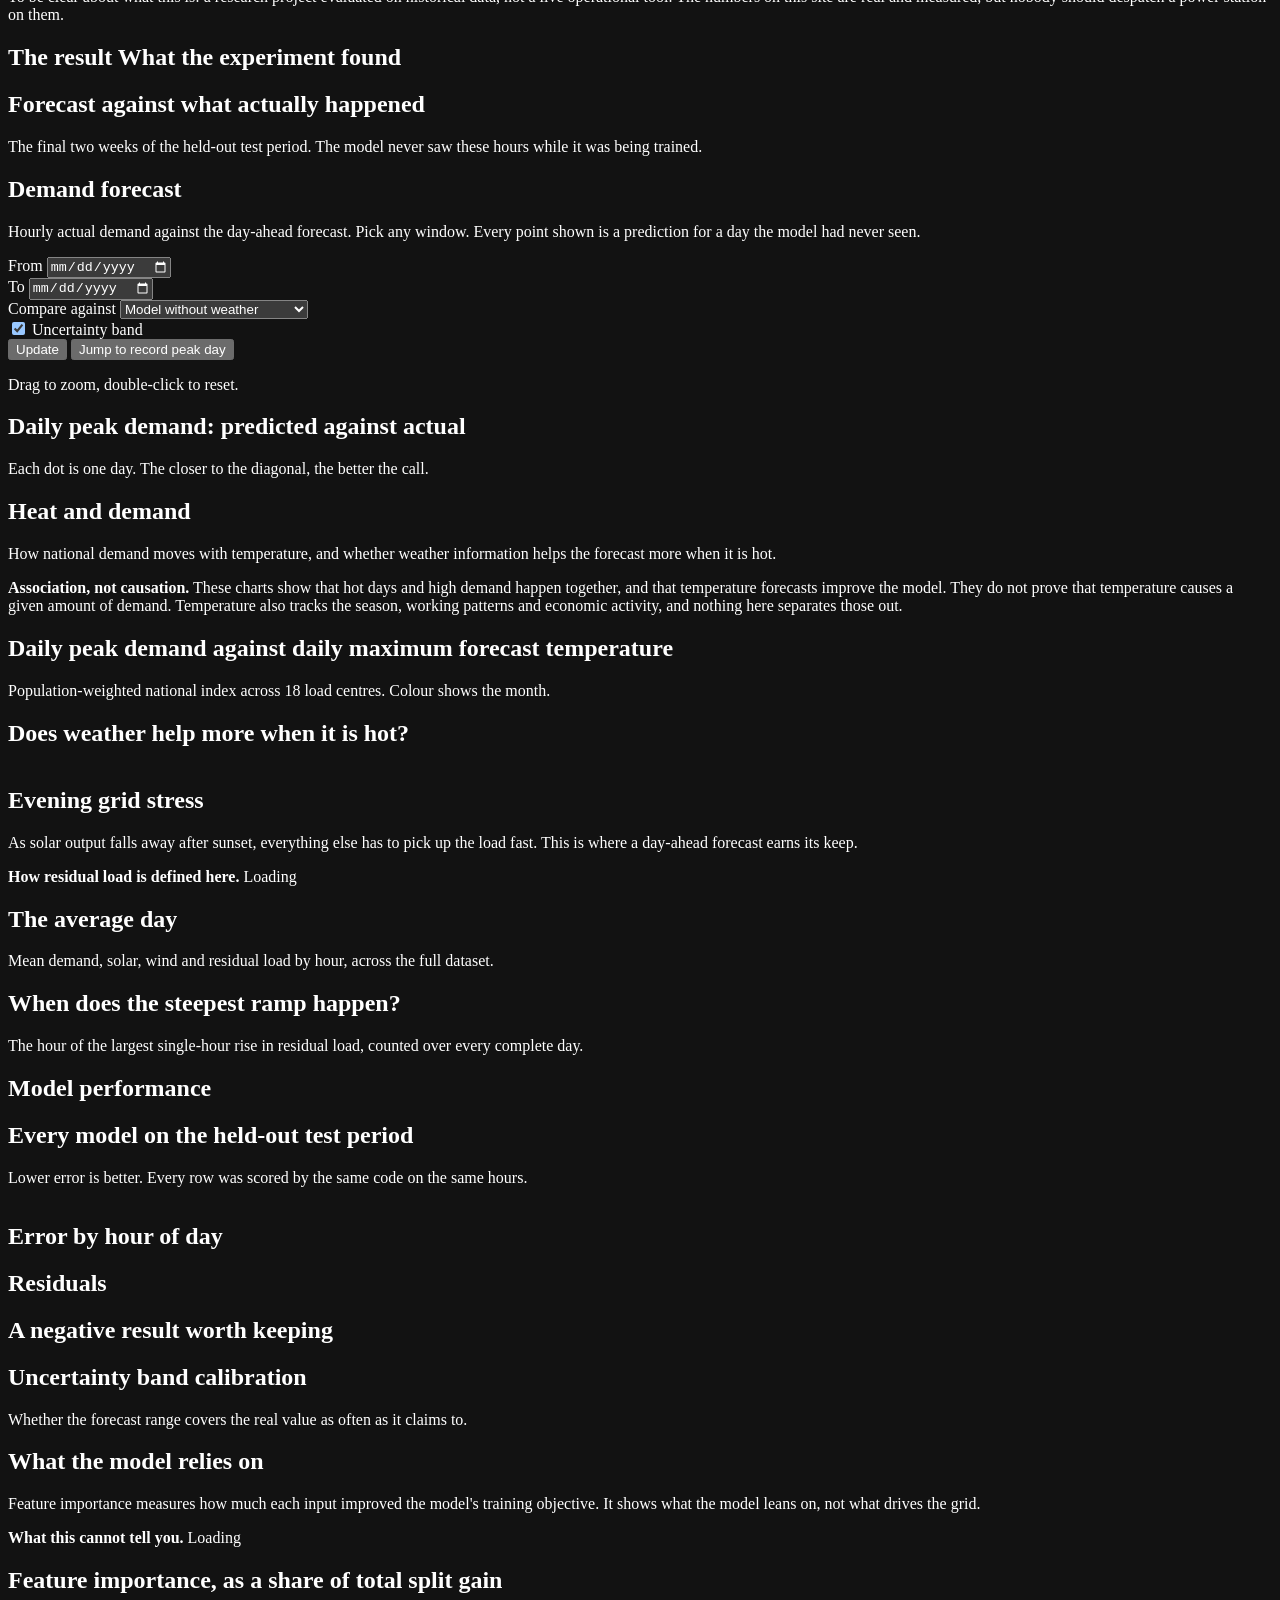
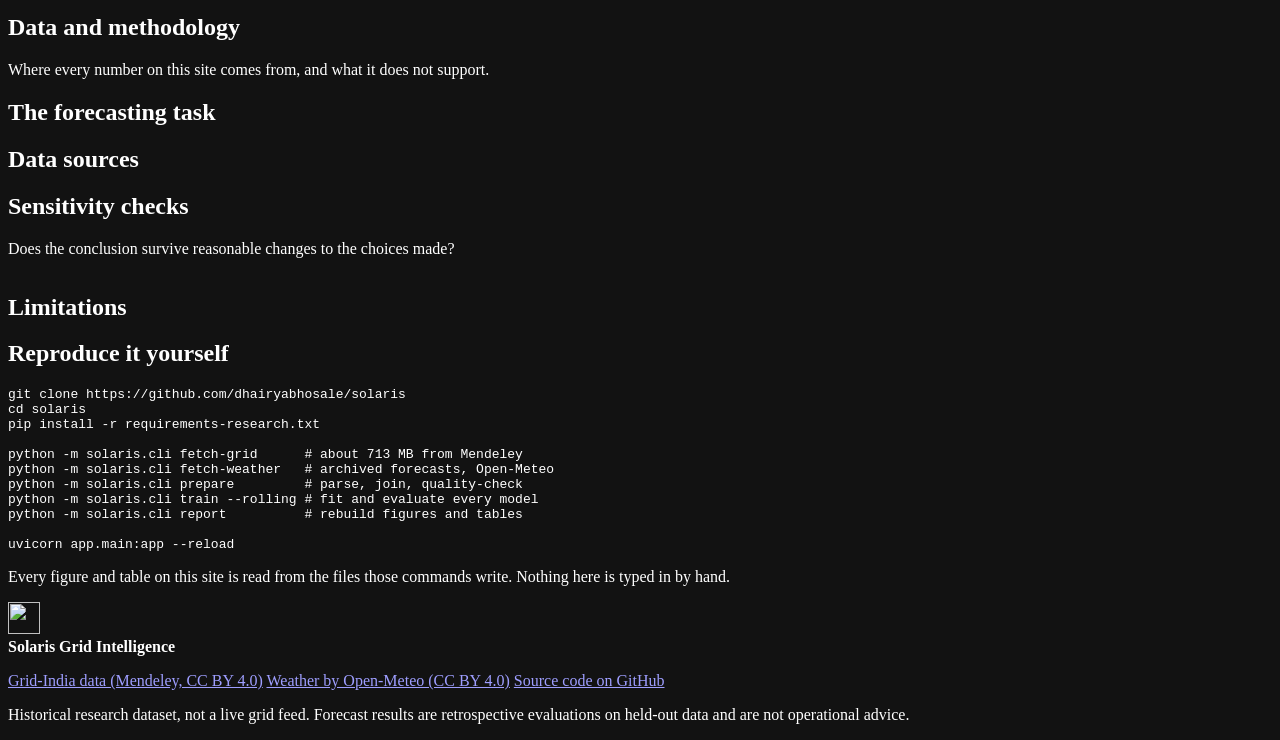
==== commit 0598ca0b: "Add an animated hero visualisation, restyle the wordmark, drop the duplicate banner Hero visualisati" ====
--- a/app/static/index.html
+++ b/app/static/index.html
@@ -9,7 +9,7 @@
 <link rel="icon" type="image/svg+xml" href="/logo.svg">
 <link rel="preconnect" href="https://fonts.googleapis.com">
 <link rel="preconnect" href="https://fonts.gstatic.com" crossorigin>
-<link href="https://fonts.googleapis.com/css2?family=Sora:wght@400;500;600;700;800&family=Inter:wght@400;500;600;700&family=JetBrains+Mono:wght@400;600&display=swap" rel="stylesheet">
+<link href="https://fonts.googleapis.com/css2?family=Space+Grotesk:wght@500;600;700&family=Sora:wght@400;500;600;700;800&family=Inter:wght@400;500;600;700&family=JetBrains+Mono:wght@400;600&display=swap" rel="stylesheet">
 <link rel="stylesheet" href="/style.css">
 <script src="https://cdn.plot.ly/plotly-2.35.2.min.js" charset="utf-8"></script>
 </head>
@@ -48,10 +48,6 @@
       <span></span><span></span><span></span>
     </button>
   </div>
-  <div class="data-banner" id="dataBanner" role="status">
-    <span class="dot" aria-hidden="true"></span>
-    <span id="dataBannerText">Loading dataset coverage</span>
-  </div>
   <div class="scroll-progress" id="scrollProgress" aria-hidden="true"></div>
 </header>
 
@@ -60,18 +56,32 @@
   <!-- ===================== OVERVIEW ===================== -->
   <section class="view is-active" id="view-overview">
 
-    <div class="hero">
-      <p class="eyebrow reveal"><span class="eyebrow-dot"></span>Day-ahead demand forecasting for India</p>
-      <h1 class="hero-title reveal">
-        Predicting <span class="grad-text">tomorrow's electricity demand</span>
-        from today's weather forecast.
-      </h1>
-      <p class="lede reveal">
-        India's grid operators must decide today how much power to generate for every hour
-        of tomorrow. Get it wrong and you either waste money or risk blackouts. Solaris
-        tests whether the weather forecast makes that decision measurably better.
-      </p>
-      <div class="hero-meta reveal" id="heroMeta"></div>
+    <div class="hero-wrap">
+      <div class="hero">
+        <p class="eyebrow reveal"><span class="eyebrow-dot"></span>Day-ahead demand forecasting for India</p>
+        <h1 class="hero-title reveal">
+          Predicting <span class="grad-text">tomorrow's electricity demand</span>
+          from today's weather forecast.
+        </h1>
+        <p class="lede reveal">
+          India's grid operators must decide today how much power to generate for every hour
+          of tomorrow. Get it wrong and you either waste money or risk blackouts. Solaris
+          tests whether the weather forecast makes that decision measurably better.
+        </p>
+        <div class="hero-meta reveal" id="heroMeta"></div>
+      </div>
+
+      <figure class="hero-viz reveal" aria-labelledby="vizCaption">
+        <canvas id="heroCanvas" role="img"
+                aria-label="Animated illustration of a load curve being extended into a forecast with a widening uncertainty band"></canvas>
+        <div class="viz-chrome" aria-hidden="true">
+          <span class="viz-tag viz-tag-actual">observed</span>
+          <span class="viz-tag viz-tag-forecast">forecast</span>
+        </div>
+        <figcaption id="vizCaption" class="viz-caption">
+          Illustrative animation of the forecasting idea. The measured results are below.
+        </figcaption>
+      </figure>
     </div>
 
     <div class="kpi-grid" id="kpiGrid">
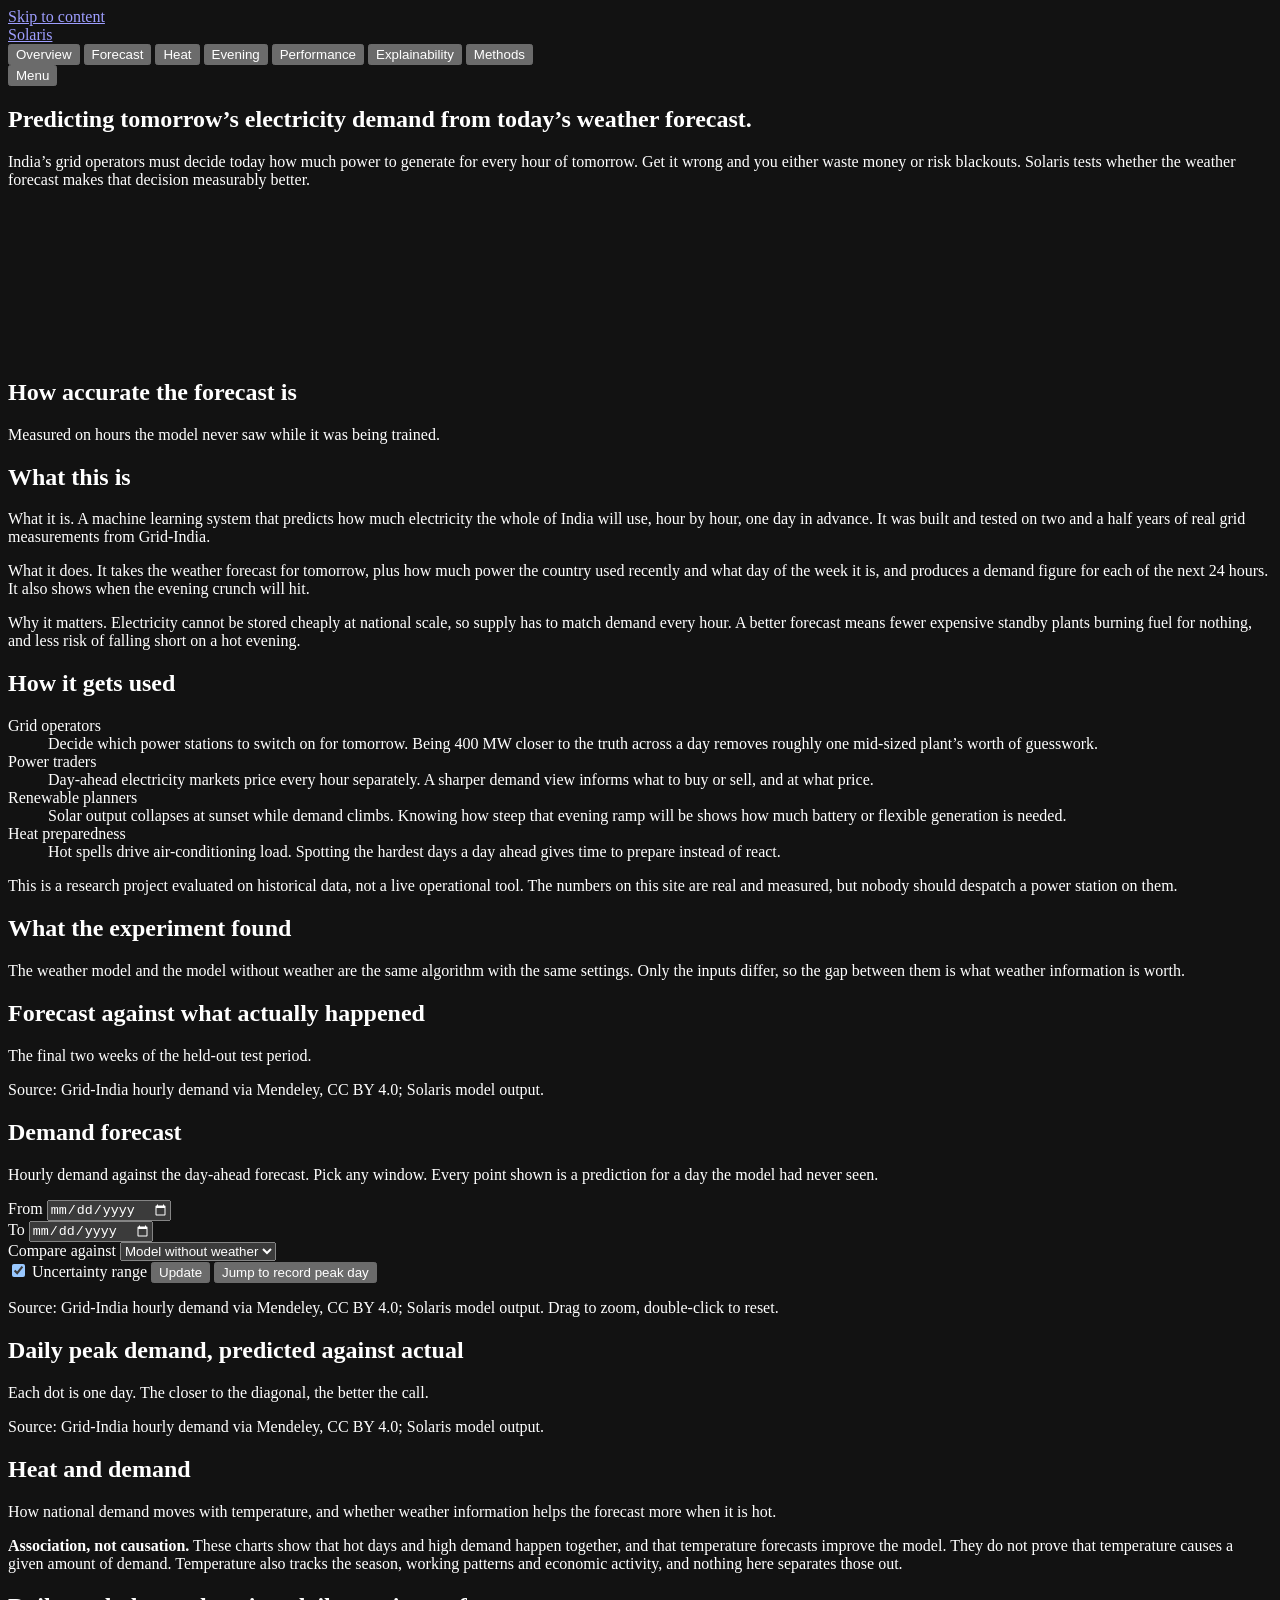
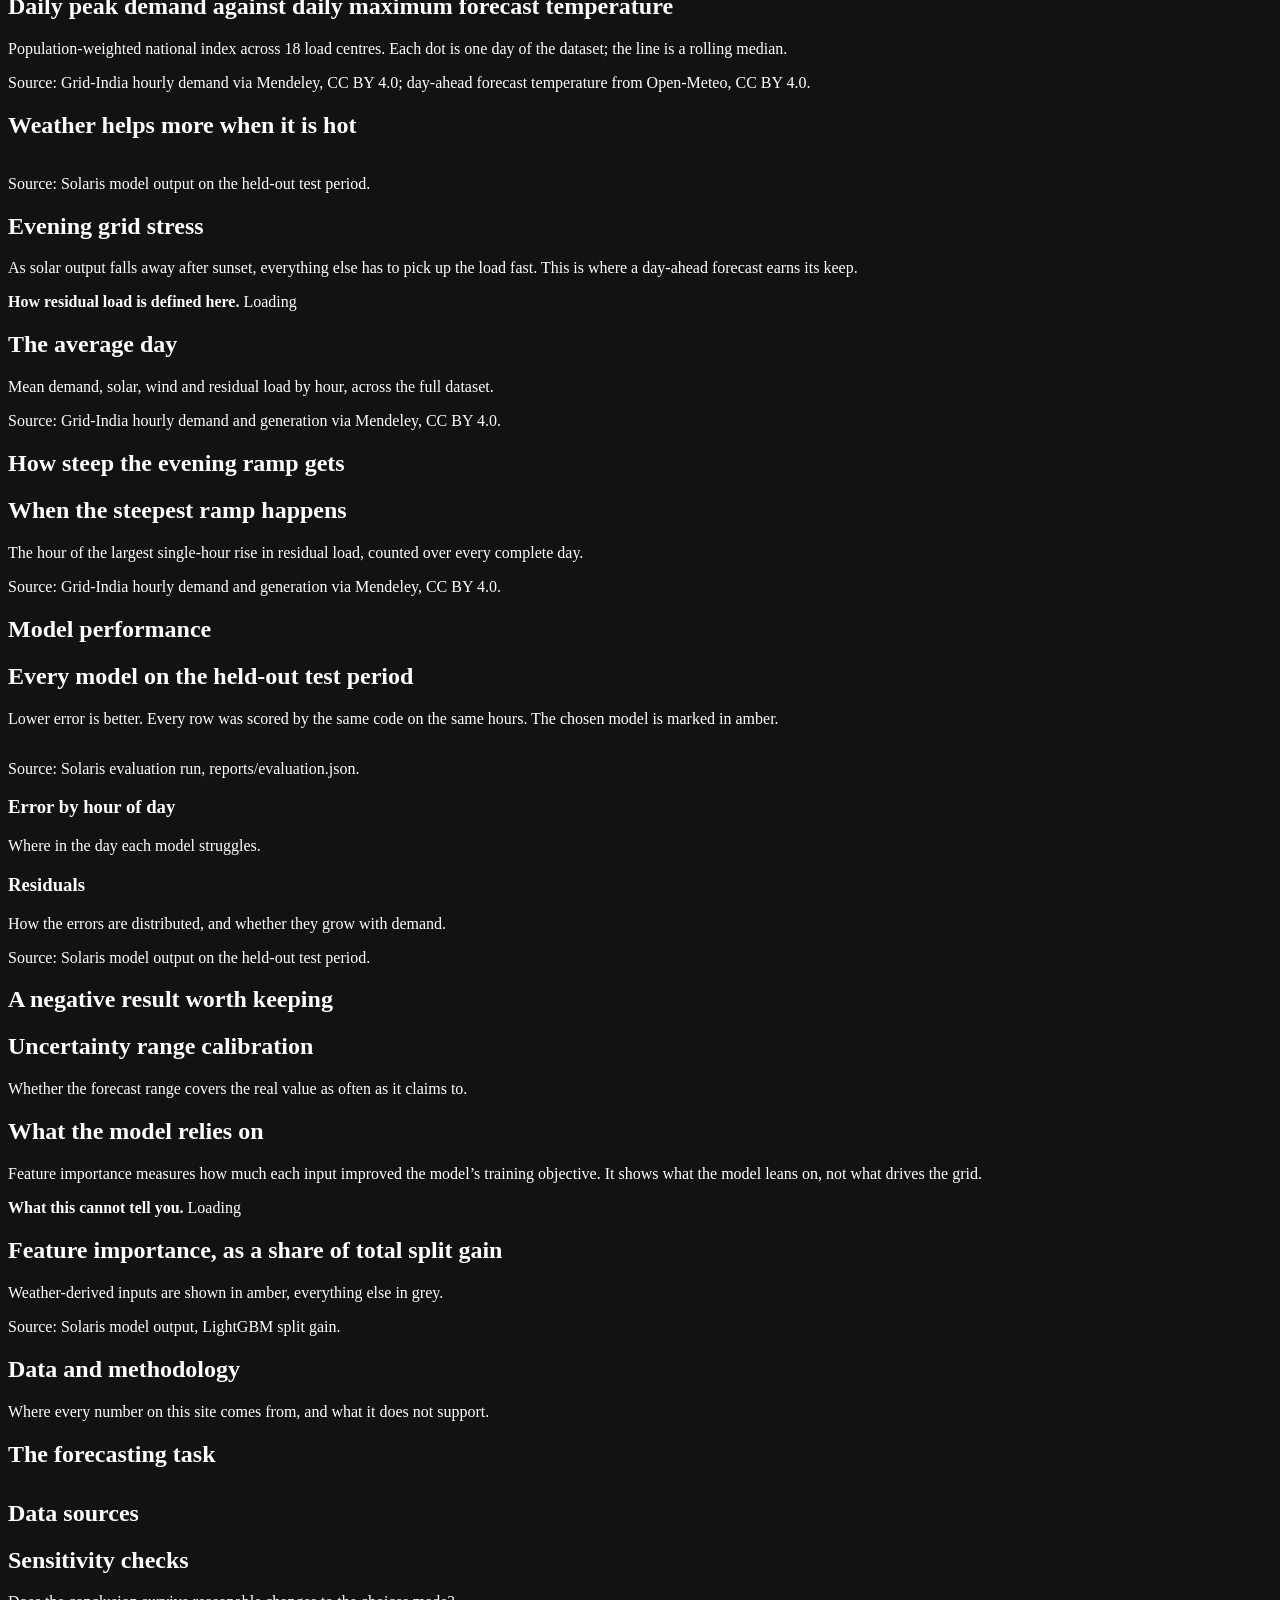
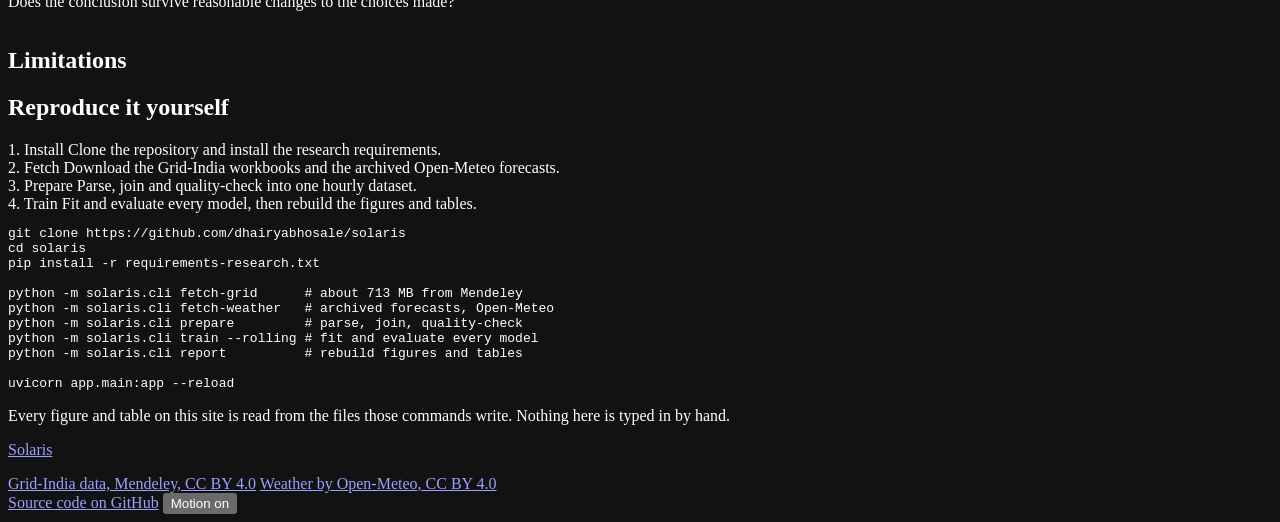
==== commit 3f946b5a: "Rebuild the frontend as a research publication, not a dashboard Visual system - Replaced the palette" ====
--- a/app/static/index.html
+++ b/app/static/index.html
@@ -1,41 +1,33 @@
 <!DOCTYPE html>
-<html lang="en" data-theme="dark">
+<html lang="en" data-motion="on">
 <head>
 <meta charset="utf-8">
 <meta name="viewport" content="width=device-width, initial-scale=1">
 <title>Solaris Grid Intelligence</title>
-<meta name="description" content="Forecasting India's electricity demand a day ahead using weather forecasts. Research dashboard with real, held-out results.">
+<meta name="description" content="Day-ahead forecasting of India's electricity demand using archived weather forecasts. Research results on a held-out test period.">
 <meta name="color-scheme" content="dark">
 <link rel="icon" type="image/svg+xml" href="/logo.svg">
 <link rel="preconnect" href="https://fonts.googleapis.com">
 <link rel="preconnect" href="https://fonts.gstatic.com" crossorigin>
-<link href="https://fonts.googleapis.com/css2?family=Space+Grotesk:wght@500;600;700&family=Sora:wght@400;500;600;700;800&family=Inter:wght@400;500;600;700&family=JetBrains+Mono:wght@400;600&display=swap" rel="stylesheet">
+<link href="https://fonts.googleapis.com/css2?family=Archivo:wdth,wght@62..125,100..900&family=Newsreader:ital,opsz,wght@0,6..72,200..800;1,6..72,200..800&display=swap" rel="stylesheet">
+<link rel="stylesheet" href="/vendor/lenis.css">
 <link rel="stylesheet" href="/style.css">
 <script src="https://cdn.plot.ly/plotly-2.35.2.min.js" charset="utf-8"></script>
+<script src="/vendor/lenis.min.js" defer></script>
+<script src="/vendor/gsap.min.js" defer></script>
+<script src="/vendor/ScrollTrigger.min.js" defer></script>
+<script src="/app.js" defer></script>
 </head>
 <body>
 
 <a class="skip-link" href="#main">Skip to content</a>
 
-<div class="aurora" aria-hidden="true">
-  <span class="aurora-blob b1"></span>
-  <span class="aurora-blob b2"></span>
-  <span class="aurora-blob b3"></span>
-  <span class="grid-overlay"></span>
-</div>
-
 <header class="topbar" id="topbar">
   <div class="topbar-inner">
-    <a class="brand" href="#overview" aria-label="Solaris Grid Intelligence, go to overview">
-      <img class="brand-logo" src="/logo.svg" alt="" width="40" height="40">
-      <span class="brand-text">
-        <strong>Solaris</strong>
-        <span class="brand-sub">Grid Intelligence</span>
-      </span>
-    </a>
+    <a class="brand" href="#overview">Solaris</a>
 
     <nav class="nav" id="nav" aria-label="Sections">
-      <button class="nav-link is-active" data-view="overview">Overview</button>
+      <button class="nav-link" data-view="overview" aria-current="page">Overview</button>
       <button class="nav-link" data-view="forecast">Forecast</button>
       <button class="nav-link" data-view="heat">Heat</button>
       <button class="nav-link" data-view="evening">Evening</button>
@@ -44,9 +36,7 @@
       <button class="nav-link" data-view="methods">Methods</button>
     </nav>
 
-    <button class="nav-toggle" id="navToggle" aria-expanded="false" aria-controls="nav" aria-label="Toggle navigation">
-      <span></span><span></span><span></span>
-    </button>
+    <button class="nav-toggle" id="navToggle" aria-expanded="false" aria-controls="nav">Menu</button>
   </div>
   <div class="scroll-progress" id="scrollProgress" aria-hidden="true"></div>
 </header>
@@ -56,150 +46,132 @@
   <!-- ===================== OVERVIEW ===================== -->
   <section class="view is-active" id="view-overview">
 
-    <div class="hero-wrap">
-      <div class="hero">
-        <p class="eyebrow reveal"><span class="eyebrow-dot"></span>Day-ahead demand forecasting for India</p>
-        <h1 class="hero-title reveal">
-          Predicting <span class="grad-text">tomorrow's electricity demand</span>
-          from today's weather forecast.
-        </h1>
-        <p class="lede reveal">
-          India's grid operators must decide today how much power to generate for every hour
-          of tomorrow. Get it wrong and you either waste money or risk blackouts. Solaris
-          tests whether the weather forecast makes that decision measurably better.
+    <div class="wrap hero">
+      <h1>
+        <span class="line-mask"><span class="reveal-line">Predicting tomorrow&rsquo;s electricity demand</span></span>
+        <span class="line-mask"><span class="reveal-line">from today&rsquo;s weather forecast.</span></span>
+      </h1>
+
+      <div class="grid12 hero-cols">
+        <p class="lede c1-6">
+          India&rsquo;s grid operators must decide today how much power to generate for
+          every hour of tomorrow. Get it wrong and you either waste money or risk
+          blackouts. Solaris tests whether the weather forecast makes that decision
+          measurably better.
         </p>
-        <div class="hero-meta reveal" id="heroMeta"></div>
-      </div>
-
-      <figure class="hero-viz reveal" aria-labelledby="vizCaption">
+        <div class="hero-meta c8-12" id="heroMeta" data-reveal></div>
+      </div>
+
+      <figure class="hero-figure">
         <canvas id="heroCanvas" role="img"
-                aria-label="Animated illustration of a load curve being extended into a forecast with a widening uncertainty band"></canvas>
-        <div class="viz-chrome" aria-hidden="true">
-          <span class="viz-tag viz-tag-actual">observed</span>
-          <span class="viz-tag viz-tag-forecast">forecast</span>
-        </div>
-        <figcaption id="vizCaption" class="viz-caption">
-          Illustrative animation of the forecasting idea. The measured results are below.
-        </figcaption>
+                aria-label="Observed all-India electricity demand over the final days of the held-out test period, followed by the model's day-ahead forecast and its P10 to P90 range"></canvas>
       </figure>
-    </div>
-
-    <div class="kpi-grid" id="kpiGrid">
-      <div class="skeleton kpi-skeleton"></div>
-      <div class="skeleton kpi-skeleton"></div>
-      <div class="skeleton kpi-skeleton"></div>
-      <div class="skeleton kpi-skeleton"></div>
-    </div>
-
-    <section class="explainer reveal" aria-labelledby="explainerHeading">
-      <h2 id="explainerHeading" class="section-title">
-        <span class="section-kicker">Start here</span>
-        What this is, in plain English
-      </h2>
-
-      <div class="explainer-grid">
-        <article class="glass explain-card">
-          <div class="explain-icon" aria-hidden="true">
-            <svg viewBox="0 0 24 24" fill="none" stroke="currentColor" stroke-width="1.8" stroke-linecap="round" stroke-linejoin="round">
-              <path d="M3 17l5-6 4 4 5-8 4 5"/><circle cx="8" cy="11" r="1.4"/>
-            </svg>
-          </div>
-          <h3>What it is</h3>
-          <p>
-            A machine learning system that predicts how much electricity the whole of
-            India will use, hour by hour, one day in advance. It was built and tested on
-            two and a half years of real grid measurements from Grid-India.
+      <p class="source-line" id="heroSource"></p>
+    </div>
+
+    <section class="wrap section" aria-labelledby="accuracyHeading">
+      <div class="section-head">
+        <h2 id="accuracyHeading">How accurate the forecast is</h2>
+        <p class="caption">Measured on hours the model never saw while it was being trained.</p>
+      </div>
+      <div class="strip" id="accuracyStrip" data-reveal>
+        <div class="strip-cell"><div class="placeholder ph-strip"></div></div>
+      </div>
+    </section>
+
+    <section class="wrap section" aria-labelledby="whatHeading">
+      <div class="grid12">
+        <div class="c1-5"><h2 id="whatHeading">What this is</h2></div>
+        <div class="c7-12">
+          <p class="explain-body">
+            <span class="run-in">What it is.</span> A machine learning system that
+            predicts how much electricity the whole of India will use, hour by hour, one
+            day in advance. It was built and tested on two and a half years of real grid
+            measurements from Grid-India.
           </p>
-        </article>
-
-        <article class="glass explain-card">
-          <div class="explain-icon" aria-hidden="true">
-            <svg viewBox="0 0 24 24" fill="none" stroke="currentColor" stroke-width="1.8" stroke-linecap="round" stroke-linejoin="round">
-              <circle cx="12" cy="12" r="4"/><path d="M12 2v3M12 19v3M2 12h3M19 12h3M4.9 4.9l2.1 2.1M17 17l2.1 2.1M19.1 4.9L17 7M7 17l-2.1 2.1"/>
-            </svg>
-          </div>
-          <h3>What it does</h3>
-          <p>
-            It takes the weather forecast for tomorrow, plus how much power the country
-            used recently and what day of the week it is, and produces a demand figure for
-            each of the next 24 hours. It also shows when the evening crunch will hit.
+          <p class="explain-body">
+            <span class="run-in">What it does.</span> It takes the weather forecast for
+            tomorrow, plus how much power the country used recently and what day of the
+            week it is, and produces a demand figure for each of the next 24 hours. It
+            also shows when the evening crunch will hit.
           </p>
-        </article>
-
-        <article class="glass explain-card">
-          <div class="explain-icon" aria-hidden="true">
-            <svg viewBox="0 0 24 24" fill="none" stroke="currentColor" stroke-width="1.8" stroke-linecap="round" stroke-linejoin="round">
-              <path d="M12 2l2.4 6.6L21 11l-6.6 2.4L12 20l-2.4-6.6L3 11l6.6-2.4z"/>
-            </svg>
-          </div>
-          <h3>Why it matters</h3>
-          <p>
-            Electricity cannot be stored cheaply at national scale, so supply has to match
-            demand every hour. A better forecast means fewer expensive standby plants
-            burning fuel for nothing, and less risk of falling short on a hot evening.
+          <p class="explain-body">
+            <span class="run-in">Why it matters.</span> Electricity cannot be stored
+            cheaply at national scale, so supply has to match demand every hour. A better
+            forecast means fewer expensive standby plants burning fuel for nothing, and
+            less risk of falling short on a hot evening.
           </p>
-        </article>
-      </div>
-
-      <div class="glass usecase-card">
-        <h3 class="usecase-title">How something like this gets used in real life</h3>
-        <ul class="usecase-list">
-          <li>
-            <span class="usecase-tag">Grid operators</span>
-            Decide which power stations to switch on for tomorrow. Being 400 MW closer to
-            the truth across a day removes roughly one mid-sized plant's worth of
-            guesswork.
-          </li>
-          <li>
-            <span class="usecase-tag">Power traders</span>
-            Day-ahead electricity markets price every hour separately. A sharper demand
-            view informs what to buy or sell, and at what price.
-          </li>
-          <li>
-            <span class="usecase-tag">Renewable planners</span>
-            Solar output collapses at sunset while demand climbs. Knowing how steep that
-            evening ramp will be shows how much battery or flexible generation is needed.
-          </li>
-          <li>
-            <span class="usecase-tag">Heat preparedness</span>
-            Hot spells drive air-conditioning load. Spotting the hardest days a day ahead
-            gives time to prepare instead of react.
-          </li>
-        </ul>
-        <p class="usecase-note">
-          To be clear about what this is: a research project evaluated on historical data,
-          not a live operational tool. The numbers on this site are real and measured, but
-          nobody should despatch a power station on them.
-        </p>
-      </div>
-    </section>
-
-    <section class="reveal" aria-labelledby="findingHeading">
-      <h2 id="findingHeading" class="section-title">
-        <span class="section-kicker">The result</span>
-        What the experiment found
-      </h2>
-      <div class="finding-grid" id="findingGrid"></div>
-    </section>
-
-    <section class="glass card reveal">
-      <div class="card-head">
-        <h2>Forecast against what actually happened</h2>
-        <p class="card-sub">The final two weeks of the held-out test period. The model never saw these hours while it was being trained.</p>
-      </div>
-      <div class="plot" id="plotOverviewSeries"></div>
+        </div>
+      </div>
+    </section>
+
+    <section class="wrap section" aria-labelledby="usedHeading">
+      <div class="grid12">
+        <div class="c1-5"><h2 id="usedHeading">How it gets used</h2></div>
+        <div class="c7-12">
+          <dl class="deflist" data-sequence>
+            <div class="def-row">
+              <dt class="def-term">Grid operators</dt>
+              <dd class="def-desc">Decide which power stations to switch on for tomorrow.
+              Being 400 MW closer to the truth across a day removes roughly one mid-sized
+              plant&rsquo;s worth of guesswork.</dd>
+            </div>
+            <div class="def-row">
+              <dt class="def-term">Power traders</dt>
+              <dd class="def-desc">Day-ahead electricity markets price every hour
+              separately. A sharper demand view informs what to buy or sell, and at what
+              price.</dd>
+            </div>
+            <div class="def-row">
+              <dt class="def-term">Renewable planners</dt>
+              <dd class="def-desc">Solar output collapses at sunset while demand climbs.
+              Knowing how steep that evening ramp will be shows how much battery or
+              flexible generation is needed.</dd>
+            </div>
+            <div class="def-row">
+              <dt class="def-term">Heat preparedness</dt>
+              <dd class="def-desc">Hot spells drive air-conditioning load. Spotting the
+              hardest days a day ahead gives time to prepare instead of react.</dd>
+            </div>
+          </dl>
+          <p class="footnote">
+            This is a research project evaluated on historical data, not a live
+            operational tool. The numbers on this site are real and measured, but nobody
+            should despatch a power station on them.
+          </p>
+        </div>
+      </div>
+    </section>
+
+    <section class="wrap section" aria-labelledby="findingHeading">
+      <div class="section-head">
+        <h2 id="findingHeading">What the experiment found</h2>
+        <p class="caption">The weather model and the model without weather are the same
+        algorithm with the same settings. Only the inputs differ, so the gap between them
+        is what weather information is worth.</p>
+      </div>
+      <div class="strip" id="findingStrip" data-reveal>
+        <div class="strip-cell"><div class="placeholder ph-strip"></div></div>
+      </div>
+    </section>
+
+    <section class="wrap section chart-block" aria-labelledby="overviewChartHeading" data-clip>
+      <h2 id="overviewChartHeading">Forecast against what actually happened</h2>
+      <p class="caption">The final two weeks of the held-out test period.</p>
+      <div class="chart" id="plotOverviewSeries"><div class="placeholder ph-chart"></div></div>
+      <p class="source-line">Source: Grid-India hourly demand via Mendeley, CC BY 4.0; Solaris model output.</p>
     </section>
   </section>
 
   <!-- ===================== FORECAST ===================== -->
   <section class="view" id="view-forecast">
-    <div class="view-head">
+    <div class="wrap view-head">
       <h1>Demand forecast</h1>
-      <p class="lede">Hourly actual demand against the day-ahead forecast. Pick any window.
-      Every point shown is a prediction for a day the model had never seen.</p>
-    </div>
-
-    <div class="glass card">
+      <p class="lede">Hourly demand against the day-ahead forecast. Pick any window. Every
+      point shown is a prediction for a day the model had never seen.</p>
+    </div>
+
+    <section class="wrap section chart-block" data-clip>
       <div class="controls">
         <div class="control">
           <label for="startDate">From</label>
@@ -213,203 +185,258 @@
           <label for="modelSelect">Compare against</label>
           <select id="modelSelect">
             <option value="lgbm_calendar_history">Model without weather</option>
-            <option value="naive_lag_24h">Naive: same hour yesterday</option>
+            <option value="naive_lag_24h">Same hour yesterday</option>
             <option value="none">Nothing</option>
           </select>
         </div>
-        <div class="control control-check">
-          <label class="switch">
-            <input type="checkbox" id="showBand" checked>
-            <span class="switch-track"><span class="switch-thumb"></span></span>
-            <span>Uncertainty band</span>
-          </label>
-        </div>
-        <button class="btn btn-primary" id="applyRange">Update</button>
-        <button class="btn" id="jumpPeak">Jump to record peak day</button>
-      </div>
-      <p class="inline-caveat" id="bandCaveat"></p>
-      <p class="inline-caveat" id="coverageGapNote" hidden></p>
-      <div class="plot plot-tall" id="plotForecast"></div>
-      <p class="plot-hint">Drag to zoom, double-click to reset.</p>
-      <div class="window-stats" id="windowStats"></div>
-    </div>
-
-    <div class="glass card">
-      <div class="card-head">
-        <h2>Daily peak demand: predicted against actual</h2>
-        <p class="card-sub">Each dot is one day. The closer to the diagonal, the better the call.</p>
-      </div>
-      <div class="plot" id="plotPeakScatter"></div>
-    </div>
+        <label class="check">
+          <input type="checkbox" id="showBand" checked>
+          Uncertainty range
+        </label>
+        <button class="btn" id="applyRange">Update</button>
+        <button class="btn btn-quiet" id="jumpPeak">Jump to record peak day</button>
+      </div>
+      <p class="inline-note" id="bandCaveat"></p>
+      <p class="inline-note" id="coverageGapNote" hidden></p>
+      <div class="chart chart-tall" id="plotForecast"><div class="placeholder ph-chart"></div></div>
+      <p class="source-line">Source: Grid-India hourly demand via Mendeley, CC BY 4.0; Solaris model output. Drag to zoom, double-click to reset.</p>
+      <div class="strip" id="windowStats" data-reveal></div>
+    </section>
+
+    <section class="wrap section chart-block">
+      <h2>Daily peak demand, predicted against actual</h2>
+      <p class="caption">Each dot is one day. The closer to the diagonal, the better the call.</p>
+      <div class="chart" id="plotPeakScatter"><div class="placeholder ph-chart"></div></div>
+      <p class="source-line">Source: Grid-India hourly demand via Mendeley, CC BY 4.0; Solaris model output.</p>
+    </section>
   </section>
 
   <!-- ===================== HEAT ===================== -->
   <section class="view" id="view-heat">
-    <div class="view-head">
+    <div class="wrap view-head">
       <h1>Heat and demand</h1>
       <p class="lede">How national demand moves with temperature, and whether weather
       information helps the forecast more when it is hot.</p>
     </div>
 
-    <div class="callout callout-warn">
-      <strong>Association, not causation.</strong>
-      <span>These charts show that hot days and high demand happen together, and that
-      temperature forecasts improve the model. They do not prove that temperature causes a
-      given amount of demand. Temperature also tracks the season, working patterns and
-      economic activity, and nothing here separates those out.</span>
-    </div>
-
-    <div class="glass card">
-      <div class="card-head">
-        <h2>Daily peak demand against daily maximum forecast temperature</h2>
-        <p class="card-sub">Population-weighted national index across 18 load centres. Colour shows the month.</p>
-      </div>
-      <div class="plot plot-tall" id="plotTempDemand"></div>
-    </div>
-
-    <div class="glass card">
-      <div class="card-head">
-        <h2>Does weather help more when it is hot?</h2>
-        <p class="card-sub" id="hotDefinition"></p>
-      </div>
-      <div class="plot" id="plotHotSplit"></div>
-      <div class="table-wrap">
+    <section class="wrap section">
+      <p class="note note--warn">
+        <b>Association, not causation.</b> These charts show that hot days and high demand
+        happen together, and that temperature forecasts improve the model. They do not
+        prove that temperature causes a given amount of demand. Temperature also tracks
+        the season, working patterns and economic activity, and nothing here separates
+        those out.
+      </p>
+    </section>
+
+    <section class="wrap section chart-block" data-clip>
+      <h2>Daily peak demand against daily maximum forecast temperature</h2>
+      <p class="caption">Population-weighted national index across 18 load centres. Each
+      dot is one day of the dataset; the line is a rolling median.</p>
+      <div class="chart chart-tall" id="plotTempDemand"><div class="placeholder ph-chart"></div></div>
+      <p class="source-line">Source: Grid-India hourly demand via Mendeley, CC BY 4.0; day-ahead forecast temperature from Open-Meteo, CC BY 4.0.</p>
+    </section>
+
+    <section class="wrap section chart-block">
+      <h2>Weather helps more when it is hot</h2>
+      <p class="caption" id="hotDefinition"></p>
+      <div class="chart" id="plotHotSplit"><div class="placeholder ph-chart"></div></div>
+      <div class="table-wrap" data-lenis-prevent-horizontal>
         <table class="data-table" id="hotSensitivityTable"></table>
       </div>
-    </div>
+      <p class="source-line">Source: Solaris model output on the held-out test period.</p>
+    </section>
   </section>
 
   <!-- ===================== EVENING ===================== -->
   <section class="view" id="view-evening">
-    <div class="view-head">
+    <div class="wrap view-head">
       <h1>Evening grid stress</h1>
       <p class="lede">As solar output falls away after sunset, everything else has to pick
       up the load fast. This is where a day-ahead forecast earns its keep.</p>
     </div>
 
-    <div class="callout">
-      <strong>How residual load is defined here.</strong>
-      <span id="residualDefinition">Loading</span>
-    </div>
-
-    <div class="glass card">
-      <div class="card-head">
-        <h2>The average day</h2>
-        <p class="card-sub">Mean demand, solar, wind and residual load by hour, across the full dataset.</p>
-      </div>
-      <div class="plot plot-tall" id="plotDailyProfile"></div>
-    </div>
-
-    <div class="stat-grid" id="rampStats"></div>
-
-    <div class="glass card">
-      <div class="card-head">
-        <h2>When does the steepest ramp happen?</h2>
-        <p class="card-sub">The hour of the largest single-hour rise in residual load, counted over every complete day.</p>
-      </div>
-      <div class="plot" id="plotEveningRamp"></div>
-    </div>
+    <section class="wrap section">
+      <p class="note">
+        <b>How residual load is defined here.</b>
+        <span id="residualDefinition">Loading</span>
+      </p>
+    </section>
+
+    <section class="wrap section chart-block" data-clip>
+      <h2>The average day</h2>
+      <p class="caption">Mean demand, solar, wind and residual load by hour, across the
+      full dataset.</p>
+      <div class="chart chart-tall" id="plotDailyProfile"><div class="placeholder ph-chart"></div></div>
+      <p class="source-line">Source: Grid-India hourly demand and generation via Mendeley, CC BY 4.0.</p>
+    </section>
+
+    <section class="wrap section" aria-labelledby="rampHeading">
+      <div class="section-head">
+        <h2 id="rampHeading">How steep the evening ramp gets</h2>
+      </div>
+      <div class="strip" id="rampStats" data-reveal></div>
+    </section>
+
+    <section class="wrap section chart-block">
+      <h2>When the steepest ramp happens</h2>
+      <p class="caption">The hour of the largest single-hour rise in residual load,
+      counted over every complete day.</p>
+      <div class="chart" id="plotEveningRamp"><div class="placeholder ph-chart"></div></div>
+      <p class="source-line">Source: Grid-India hourly demand and generation via Mendeley, CC BY 4.0.</p>
+    </section>
   </section>
 
   <!-- ===================== PERFORMANCE ===================== -->
   <section class="view" id="view-performance">
-    <div class="view-head">
+    <div class="wrap view-head">
       <h1>Model performance</h1>
       <p class="lede" id="perfLede"></p>
     </div>
 
-    <div class="glass card">
-      <div class="card-head">
+    <section class="wrap section">
+      <div class="section-head">
         <h2>Every model on the held-out test period</h2>
-        <p class="card-sub">Lower error is better. Every row was scored by the same code on the same hours.</p>
-      </div>
-      <div class="table-wrap">
+        <p class="caption">Lower error is better. Every row was scored by the same code on
+        the same hours. The chosen model is marked in amber.</p>
+      </div>
+      <div class="table-wrap" data-lenis-prevent-horizontal>
         <table class="data-table" id="modelTable"></table>
       </div>
-    </div>
-
-    <div class="grid-2">
-      <div class="glass card">
-        <div class="card-head"><h2>Error by hour of day</h2></div>
-        <div class="plot" id="plotErrorByHour"></div>
-      </div>
-      <div class="glass card">
-        <div class="card-head"><h2>Residuals</h2></div>
-        <div class="plot" id="plotResiduals"></div>
-      </div>
-    </div>
-
-    <div class="glass card card-accent">
-      <div class="card-head">
-        <h2>A negative result worth keeping</h2>
-      </div>
-      <div id="extrapolationBody"></div>
-    </div>
-
-    <div class="glass card">
-      <div class="card-head">
-        <h2>Uncertainty band calibration</h2>
-        <p class="card-sub">Whether the forecast range covers the real value as often as it claims to.</p>
-      </div>
-      <div class="plot" id="plotCalibration"></div>
+      <p class="source-line">Source: Solaris evaluation run, reports/evaluation.json.</p>
+    </section>
+
+    <section class="wrap section">
+      <div class="chart-pair">
+        <div class="chart-block">
+          <h3>Error by hour of day</h3>
+          <p class="caption">Where in the day each model struggles.</p>
+          <div class="chart" id="plotErrorByHour"><div class="placeholder ph-chart"></div></div>
+        </div>
+        <div class="chart-block">
+          <h3>Residuals</h3>
+          <p class="caption">How the errors are distributed, and whether they grow with
+          demand.</p>
+          <div class="chart" id="plotResiduals"><div class="placeholder ph-chart"></div></div>
+        </div>
+      </div>
+      <p class="source-line">Source: Solaris model output on the held-out test period.</p>
+    </section>
+
+    <section class="wrap section" aria-labelledby="extrapHeading">
+      <div class="grid12">
+        <div class="c1-5"><h2 id="extrapHeading">A negative result worth keeping</h2></div>
+        <div class="c7-12" id="extrapolationBody"></div>
+      </div>
+    </section>
+
+    <section class="wrap section chart-block">
+      <h2>Uncertainty range calibration</h2>
+      <p class="caption">Whether the forecast range covers the real value as often as it
+      claims to.</p>
+      <div class="chart" id="plotCalibration"><div class="placeholder ph-chart"></div></div>
       <div id="calibrationNote"></div>
-    </div>
+    </section>
   </section>
 
   <!-- ===================== EXPLAIN ===================== -->
   <section class="view" id="view-explain">
-    <div class="view-head">
+    <div class="wrap view-head">
       <h1>What the model relies on</h1>
-      <p class="lede">Feature importance measures how much each input improved the model's
-      training objective. It shows what the model leans on, not what drives the grid.</p>
-    </div>
-
-    <div class="callout callout-warn">
-      <strong>What this cannot tell you.</strong>
-      <span id="explainCaveat">Loading</span>
-    </div>
-
-    <div class="glass card">
-      <div class="card-head"><h2>Feature importance, as a share of total split gain</h2></div>
-      <div class="plot plot-tall" id="plotImportance"></div>
-    </div>
+      <p class="lede">Feature importance measures how much each input improved the
+      model&rsquo;s training objective. It shows what the model leans on, not what drives
+      the grid.</p>
+    </div>
+
+    <section class="wrap section">
+      <p class="note note--warn">
+        <b>What this cannot tell you.</b>
+        <span id="explainCaveat">Loading</span>
+      </p>
+    </section>
+
+    <section class="wrap section chart-block" data-clip>
+      <h2>Feature importance, as a share of total split gain</h2>
+      <p class="caption">Weather-derived inputs are shown in amber, everything else in
+      grey.</p>
+      <div class="chart chart-tall" id="plotImportance"><div class="placeholder ph-chart"></div></div>
+      <p class="source-line">Source: Solaris model output, LightGBM split gain.</p>
+    </section>
   </section>
 
   <!-- ===================== METHODS ===================== -->
   <section class="view" id="view-methods">
-    <div class="view-head">
+    <div class="wrap view-head">
       <h1>Data and methodology</h1>
-      <p class="lede">Where every number on this site comes from, and what it does not support.</p>
-    </div>
-
-    <div class="glass card">
-      <div class="card-head"><h2>The forecasting task</h2></div>
-      <p id="methodConvention" class="prose"></p>
-      <div class="split-table" id="splitTable"></div>
-    </div>
-
-    <div class="glass card">
-      <div class="card-head"><h2>Data sources</h2></div>
-      <div id="sourceList"></div>
-    </div>
-
-    <div class="glass card">
-      <div class="card-head">
+      <p class="lede">Where every number on this site comes from, and what it does not
+      support.</p>
+    </div>
+
+    <section class="wrap section" aria-labelledby="taskHeading">
+      <div class="grid12">
+        <div class="c1-5"><h2 id="taskHeading">The forecasting task</h2></div>
+        <div class="c7-12">
+          <p class="prose" id="methodConvention"></p>
+          <div id="splitTable" style="margin-top:32px"></div>
+        </div>
+      </div>
+    </section>
+
+    <section class="wrap section" aria-labelledby="sourcesHeading">
+      <div class="grid12">
+        <div class="c1-5"><h2 id="sourcesHeading">Data sources</h2></div>
+        <div class="c7-12" id="sourceList"></div>
+      </div>
+    </section>
+
+    <section class="wrap section">
+      <div class="section-head">
         <h2>Sensitivity checks</h2>
-        <p class="card-sub">Does the conclusion survive reasonable changes to the choices made?</p>
-      </div>
-      <div class="table-wrap"><table class="data-table" id="weightingTable"></table></div>
-      <div class="table-wrap"><table class="data-table" id="rollingTable"></table></div>
-    </div>
-
-    <div class="glass card">
-      <div class="card-head"><h2>Limitations</h2></div>
-      <ul class="limitations" id="limitationList"></ul>
-    </div>
-
-    <div class="glass card">
-      <div class="card-head"><h2>Reproduce it yourself</h2></div>
-      <pre class="code"><code>git clone https://github.com/dhairyabhosale/solaris
+        <p class="caption">Does the conclusion survive reasonable changes to the choices
+        made?</p>
+      </div>
+      <div class="table-wrap" data-lenis-prevent-horizontal>
+        <table class="data-table" id="weightingTable"></table>
+      </div>
+      <div class="table-wrap" data-lenis-prevent-horizontal>
+        <table class="data-table" id="rollingTable"></table>
+      </div>
+    </section>
+
+    <section class="wrap section" aria-labelledby="limitsHeading">
+      <div class="grid12">
+        <div class="c1-5"><h2 id="limitsHeading">Limitations</h2></div>
+        <div class="c7-12"><ul class="limitations" id="limitationList"></ul></div>
+      </div>
+    </section>
+
+    <section class="wrap section" aria-labelledby="reproHeading">
+      <div class="grid12">
+        <div class="c1-5"><h2 id="reproHeading">Reproduce it yourself</h2></div>
+        <div class="c7-12">
+          <ol class="deflist" data-sequence style="list-style:none;padding:0;margin:0">
+            <li class="def-row">
+              <span class="def-term">1. Install</span>
+              <span class="def-desc">Clone the repository and install the research
+              requirements.</span>
+            </li>
+            <li class="def-row">
+              <span class="def-term">2. Fetch</span>
+              <span class="def-desc">Download the Grid-India workbooks and the archived
+              Open-Meteo forecasts.</span>
+            </li>
+            <li class="def-row">
+              <span class="def-term">3. Prepare</span>
+              <span class="def-desc">Parse, join and quality-check into one hourly
+              dataset.</span>
+            </li>
+            <li class="def-row">
+              <span class="def-term">4. Train</span>
+              <span class="def-desc">Fit and evaluate every model, then rebuild the
+              figures and tables.</span>
+            </li>
+          </ol>
+          <pre class="code" data-lenis-prevent-horizontal><code>git clone https://github.com/dhairyabhosale/solaris
 cd solaris
 pip install -r requirements-research.txt
 
@@ -420,34 +447,36 @@
 python -m solaris.cli report          # rebuild figures and tables
 
 uvicorn app.main:app --reload</code></pre>
-      <p class="prose">Every figure and table on this site is read from the files those
-      commands write. Nothing here is typed in by hand.</p>
-    </div>
+          <p class="prose">Every figure and table on this site is read from the files
+          those commands write. Nothing here is typed in by hand.</p>
+        </div>
+      </div>
+    </section>
   </section>
 
 </main>
 
 <footer class="footer">
-  <div class="footer-inner">
-    <div class="footer-brand">
-      <img src="/logo.svg" alt="" width="32" height="32">
-      <div>
-        <strong>Solaris Grid Intelligence</strong>
+  <div class="wrap">
+    <div class="footer-top">
+      <div class="footer-brand">
+        <a class="brand" href="#overview">Solaris</a>
         <p id="footerCoverage"></p>
       </div>
-    </div>
-    <div class="footer-links">
-      <a href="https://data.mendeley.com/datasets/y58jknpgs8" target="_blank" rel="noopener">Grid-India data (Mendeley, CC BY 4.0)</a>
-      <a href="https://open-meteo.com/" target="_blank" rel="noopener">Weather by Open-Meteo (CC BY 4.0)</a>
+      <div class="footer-links">
+        <a href="https://data.mendeley.com/datasets/y58jknpgs8" target="_blank" rel="noopener">Grid-India data, Mendeley, CC BY 4.0</a>
+        <a href="https://open-meteo.com/" target="_blank" rel="noopener">Weather by Open-Meteo, CC BY 4.0</a>
+      </div>
+    </div>
+    <div class="footer-bottom">
       <a href="https://github.com/dhairyabhosale/solaris" target="_blank" rel="noopener">Source code on GitHub</a>
+      <button class="motion-toggle" id="motionToggle" aria-pressed="true"
+              aria-label="Turn page motion off">Motion on</button>
     </div>
   </div>
-  <p class="footer-fine">Historical research dataset, not a live grid feed. Forecast
-  results are retrospective evaluations on held-out data and are not operational advice.</p>
 </footer>
 
 <div class="toast" id="toast" role="alert" aria-live="assertive" hidden></div>
 
-<script src="/app.js"></script>
 </body>
 </html>
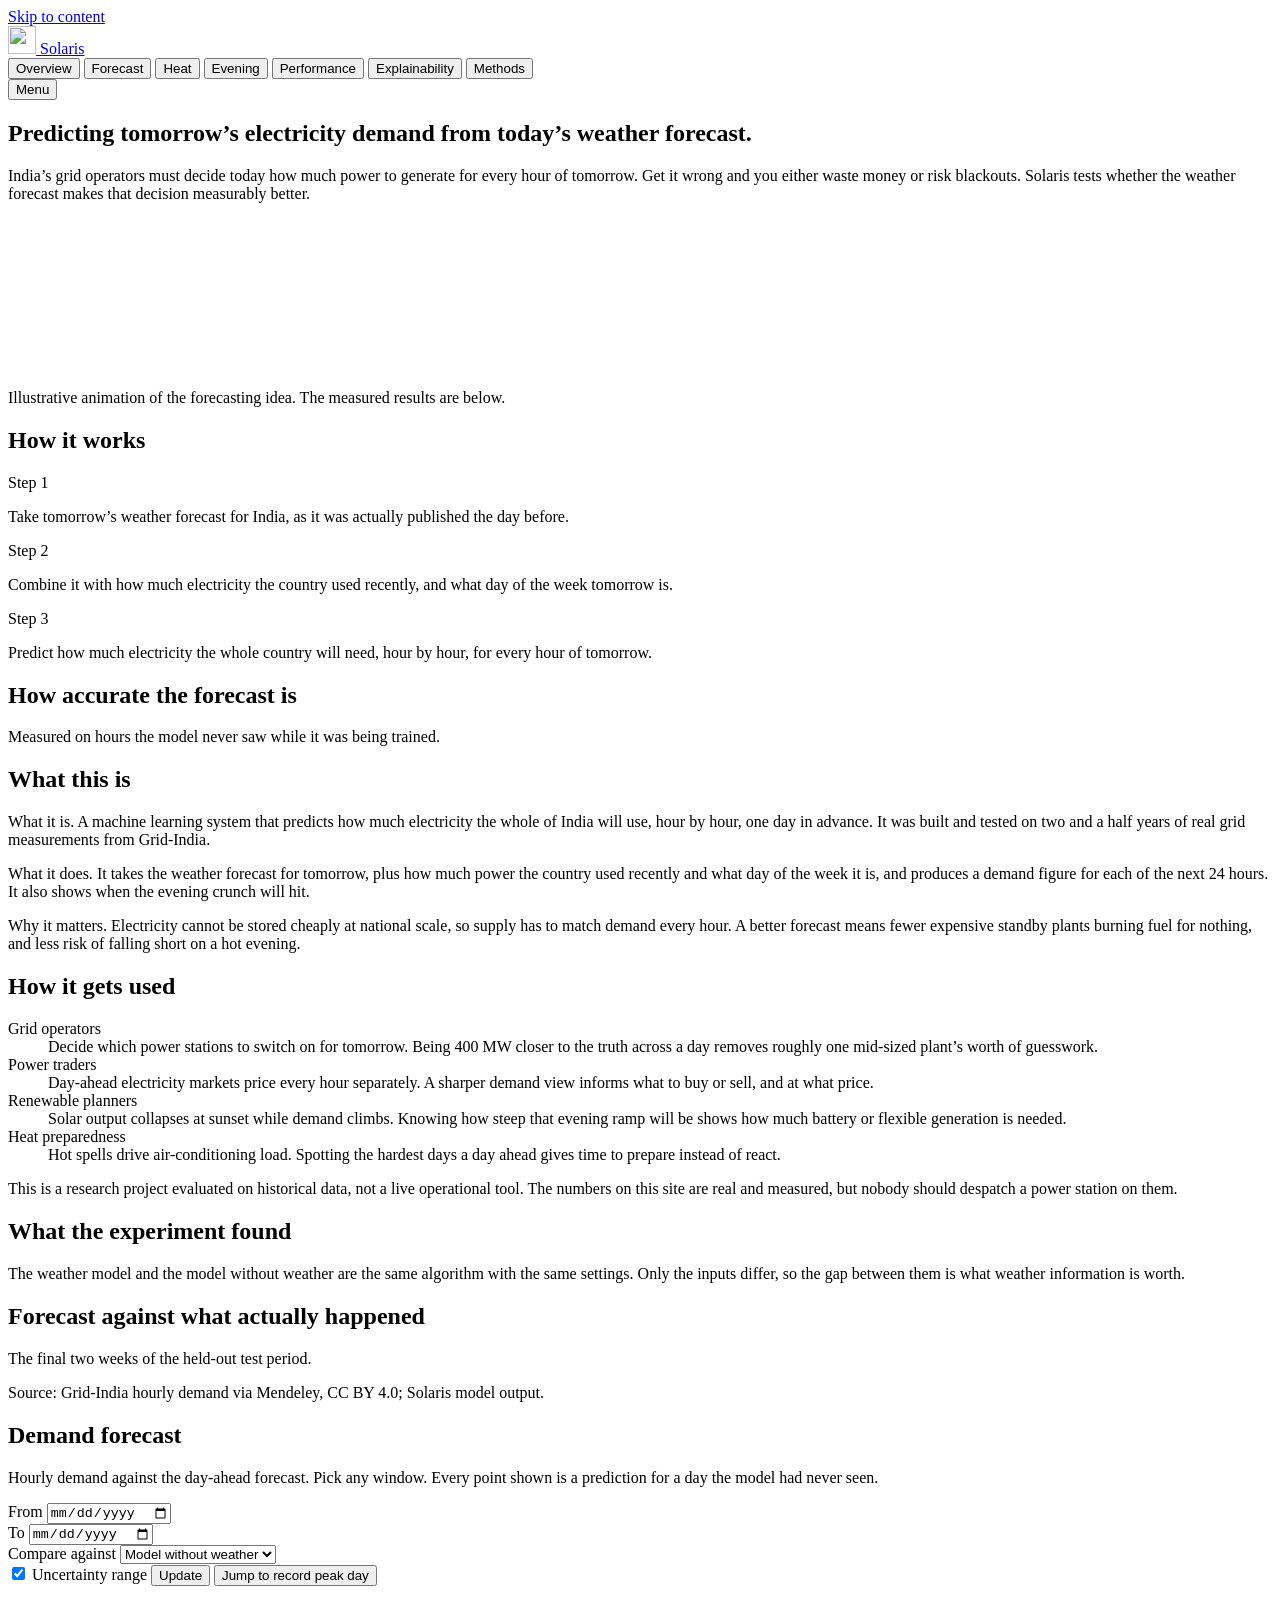
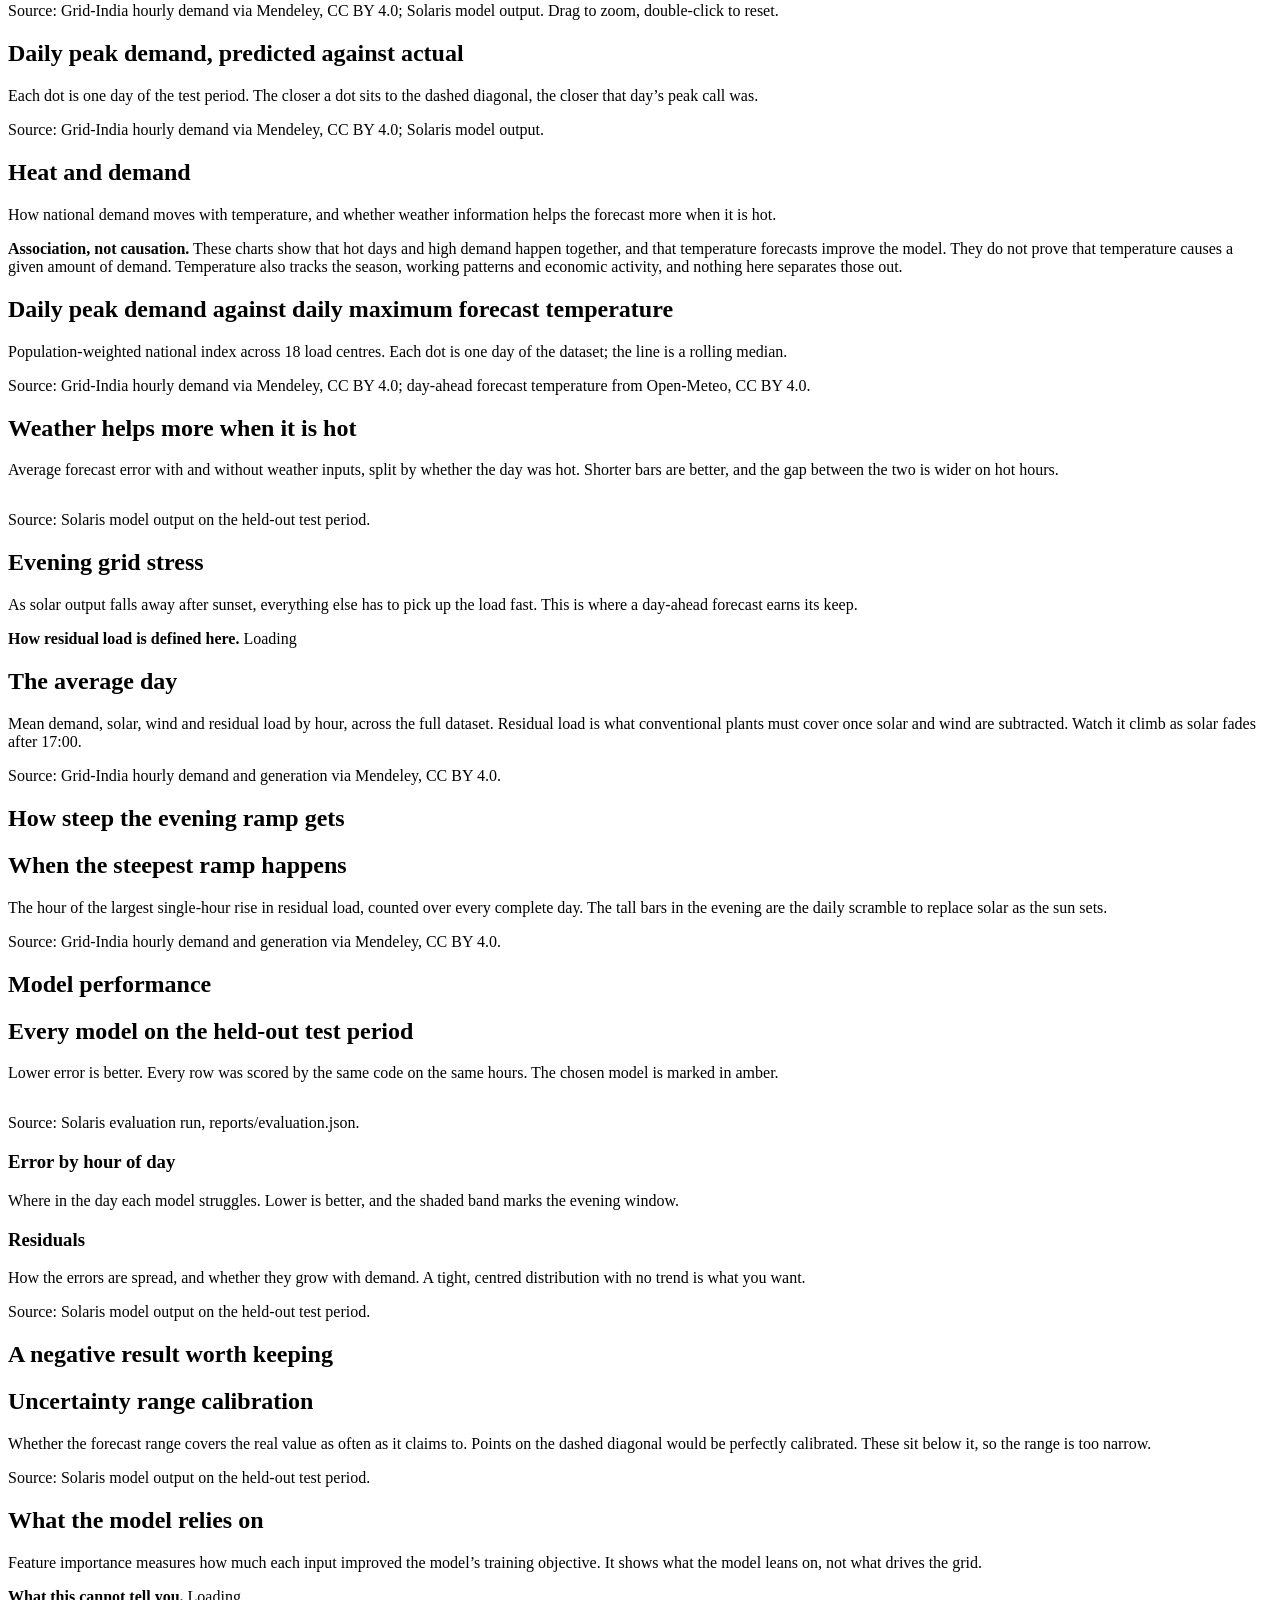
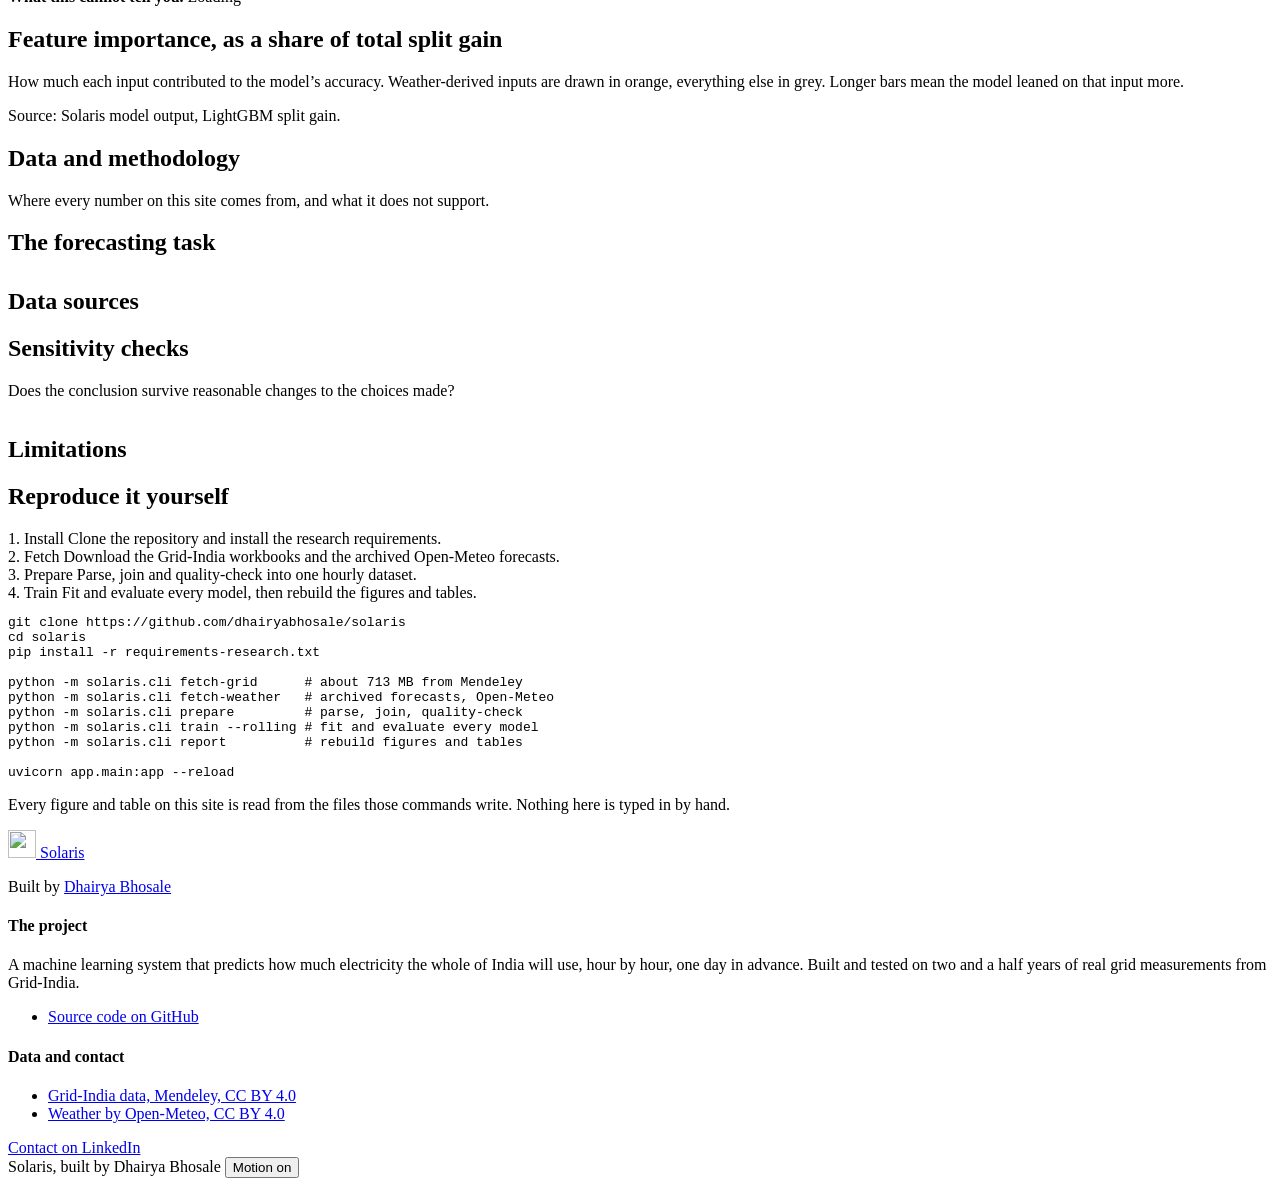
==== commit b5f39288: "Switch to a light theme, restore the animated hero, tighten spacing Theme - Replaced the dark palett" ====
--- a/app/static/index.html
+++ b/app/static/index.html
@@ -5,7 +5,7 @@
 <meta name="viewport" content="width=device-width, initial-scale=1">
 <title>Solaris Grid Intelligence</title>
 <meta name="description" content="Day-ahead forecasting of India's electricity demand using archived weather forecasts. Research results on a held-out test period.">
-<meta name="color-scheme" content="dark">
+<meta name="color-scheme" content="light">
 <link rel="icon" type="image/svg+xml" href="/logo.svg">
 <link rel="preconnect" href="https://fonts.googleapis.com">
 <link rel="preconnect" href="https://fonts.gstatic.com" crossorigin>
@@ -24,7 +24,10 @@
 
 <header class="topbar" id="topbar">
   <div class="topbar-inner">
-    <a class="brand" href="#overview">Solaris</a>
+    <a class="brand" href="#overview">
+      <img class="brand-mark" src="/logo.svg" alt="" width="28" height="28">
+      <span class="brand-word">Solaris</span>
+    </a>
 
     <nav class="nav" id="nav" aria-label="Sections">
       <button class="nav-link" data-view="overview" aria-current="page">Overview</button>
@@ -64,10 +67,34 @@
 
       <figure class="hero-figure">
         <canvas id="heroCanvas" role="img"
-                aria-label="Observed all-India electricity demand over the final days of the held-out test period, followed by the model's day-ahead forecast and its P10 to P90 range"></canvas>
+                aria-label="Illustration of a load curve observed up to a point in time, then continuing as a forecast with a widening uncertainty range"></canvas>
       </figure>
-      <p class="source-line" id="heroSource"></p>
-    </div>
+      <p class="source-line">Illustrative animation of the forecasting idea. The measured
+      results are below.</p>
+    </div>
+
+    <section class="wrap section" aria-labelledby="howHeading">
+      <div class="section-head">
+        <h2 id="howHeading">How it works</h2>
+      </div>
+      <div class="steps" data-sequence>
+        <div class="step">
+          <span class="step-n">Step 1</span>
+          <p>Take tomorrow&rsquo;s weather forecast for India, as it was actually
+          published the day before.</p>
+        </div>
+        <div class="step">
+          <span class="step-n">Step 2</span>
+          <p>Combine it with how much electricity the country used recently, and what
+          day of the week tomorrow is.</p>
+        </div>
+        <div class="step">
+          <span class="step-n">Step 3</span>
+          <p>Predict how much electricity the whole country will need, hour by hour,
+          for every hour of tomorrow.</p>
+        </div>
+      </div>
+    </section>
 
     <section class="wrap section" aria-labelledby="accuracyHeading">
       <div class="section-head">
@@ -205,7 +232,8 @@
 
     <section class="wrap section chart-block">
       <h2>Daily peak demand, predicted against actual</h2>
-      <p class="caption">Each dot is one day. The closer to the diagonal, the better the call.</p>
+      <p class="caption">Each dot is one day of the test period. The closer a dot sits
+      to the dashed diagonal, the closer that day&rsquo;s peak call was.</p>
       <div class="chart" id="plotPeakScatter"><div class="placeholder ph-chart"></div></div>
       <p class="source-line">Source: Grid-India hourly demand via Mendeley, CC BY 4.0; Solaris model output.</p>
     </section>
@@ -239,6 +267,9 @@
 
     <section class="wrap section chart-block">
       <h2>Weather helps more when it is hot</h2>
+      <p class="caption">Average forecast error with and without weather inputs, split
+      by whether the day was hot. Shorter bars are better, and the gap between the two
+      is wider on hot hours.</p>
       <p class="caption" id="hotDefinition"></p>
       <div class="chart" id="plotHotSplit"><div class="placeholder ph-chart"></div></div>
       <div class="table-wrap" data-lenis-prevent-horizontal>
@@ -265,8 +296,9 @@
 
     <section class="wrap section chart-block" data-clip>
       <h2>The average day</h2>
-      <p class="caption">Mean demand, solar, wind and residual load by hour, across the
-      full dataset.</p>
+      <p class="caption">Mean demand, solar, wind and residual load by hour, across
+      the full dataset. Residual load is what conventional plants must cover once solar
+      and wind are subtracted. Watch it climb as solar fades after 17:00.</p>
       <div class="chart chart-tall" id="plotDailyProfile"><div class="placeholder ph-chart"></div></div>
       <p class="source-line">Source: Grid-India hourly demand and generation via Mendeley, CC BY 4.0.</p>
     </section>
@@ -281,7 +313,8 @@
     <section class="wrap section chart-block">
       <h2>When the steepest ramp happens</h2>
       <p class="caption">The hour of the largest single-hour rise in residual load,
-      counted over every complete day.</p>
+      counted over every complete day. The tall bars in the evening are the daily
+      scramble to replace solar as the sun sets.</p>
       <div class="chart" id="plotEveningRamp"><div class="placeholder ph-chart"></div></div>
       <p class="source-line">Source: Grid-India hourly demand and generation via Mendeley, CC BY 4.0.</p>
     </section>
@@ -310,13 +343,14 @@
       <div class="chart-pair">
         <div class="chart-block">
           <h3>Error by hour of day</h3>
-          <p class="caption">Where in the day each model struggles.</p>
+          <p class="caption">Where in the day each model struggles. Lower is better,
+          and the shaded band marks the evening window.</p>
           <div class="chart" id="plotErrorByHour"><div class="placeholder ph-chart"></div></div>
         </div>
         <div class="chart-block">
           <h3>Residuals</h3>
-          <p class="caption">How the errors are distributed, and whether they grow with
-          demand.</p>
+          <p class="caption">How the errors are spread, and whether they grow with
+          demand. A tight, centred distribution with no trend is what you want.</p>
           <div class="chart" id="plotResiduals"><div class="placeholder ph-chart"></div></div>
         </div>
       </div>
@@ -332,9 +366,11 @@
 
     <section class="wrap section chart-block">
       <h2>Uncertainty range calibration</h2>
-      <p class="caption">Whether the forecast range covers the real value as often as it
-      claims to.</p>
+      <p class="caption">Whether the forecast range covers the real value as often as
+      it claims to. Points on the dashed diagonal would be perfectly calibrated. These
+      sit below it, so the range is too narrow.</p>
       <div class="chart" id="plotCalibration"><div class="placeholder ph-chart"></div></div>
+      <p class="source-line">Source: Solaris model output on the held-out test period.</p>
       <div id="calibrationNote"></div>
     </section>
   </section>
@@ -357,8 +393,9 @@
 
     <section class="wrap section chart-block" data-clip>
       <h2>Feature importance, as a share of total split gain</h2>
-      <p class="caption">Weather-derived inputs are shown in amber, everything else in
-      grey.</p>
+      <p class="caption">How much each input contributed to the model&rsquo;s accuracy.
+      Weather-derived inputs are drawn in orange, everything else in grey. Longer bars
+      mean the model leaned on that input more.</p>
       <div class="chart chart-tall" id="plotImportance"><div class="placeholder ph-chart"></div></div>
       <p class="source-line">Source: Solaris model output, LightGBM split gain.</p>
     </section>
@@ -459,17 +496,40 @@
 <footer class="footer">
   <div class="wrap">
     <div class="footer-top">
-      <div class="footer-brand">
-        <a class="brand" href="#overview">Solaris</a>
-        <p id="footerCoverage"></p>
-      </div>
-      <div class="footer-links">
-        <a href="https://data.mendeley.com/datasets/y58jknpgs8" target="_blank" rel="noopener">Grid-India data, Mendeley, CC BY 4.0</a>
-        <a href="https://open-meteo.com/" target="_blank" rel="noopener">Weather by Open-Meteo, CC BY 4.0</a>
-      </div>
+
+      <div class="footer-col">
+        <a class="brand" href="#overview">
+          <img class="brand-mark" src="/logo.svg" alt="" width="28" height="28">
+          <span class="brand-word">Solaris</span>
+        </a>
+        <p>Built by <a href="https://www.linkedin.com/in/dhairya-bhosale-20456a2ab/"
+           target="_blank" rel="noopener noreferrer">Dhairya Bhosale</a></p>
+        <p class="footer-note" id="footerCoverage"></p>
+      </div>
+
+      <div class="footer-col">
+        <h4>The project</h4>
+        <p>A machine learning system that predicts how much electricity the whole of
+        India will use, hour by hour, one day in advance. Built and tested on two and a
+        half years of real grid measurements from Grid-India.</p>
+        <ul class="footer-list" style="margin-top:14px">
+          <li><a href="https://github.com/dhairyabhosale/solaris" target="_blank" rel="noopener noreferrer">Source code on GitHub</a></li>
+        </ul>
+      </div>
+
+      <div class="footer-col">
+        <h4>Data and contact</h4>
+        <ul class="footer-list">
+          <li><a href="https://data.mendeley.com/datasets/y58jknpgs8" target="_blank" rel="noopener noreferrer">Grid-India data, Mendeley, CC BY 4.0</a></li>
+          <li><a href="https://open-meteo.com/" target="_blank" rel="noopener noreferrer">Weather by Open-Meteo, CC BY 4.0</a></li>
+        </ul>
+        <a class="contact-btn" href="https://www.linkedin.com/in/dhairya-bhosale-20456a2ab/"
+           target="_blank" rel="noopener noreferrer">Contact on LinkedIn</a>
+      </div>
+
     </div>
     <div class="footer-bottom">
-      <a href="https://github.com/dhairyabhosale/solaris" target="_blank" rel="noopener">Source code on GitHub</a>
+      <span>Solaris, built by Dhairya Bhosale</span>
       <button class="motion-toggle" id="motionToggle" aria-pressed="true"
               aria-label="Turn page motion off">Motion on</button>
     </div>
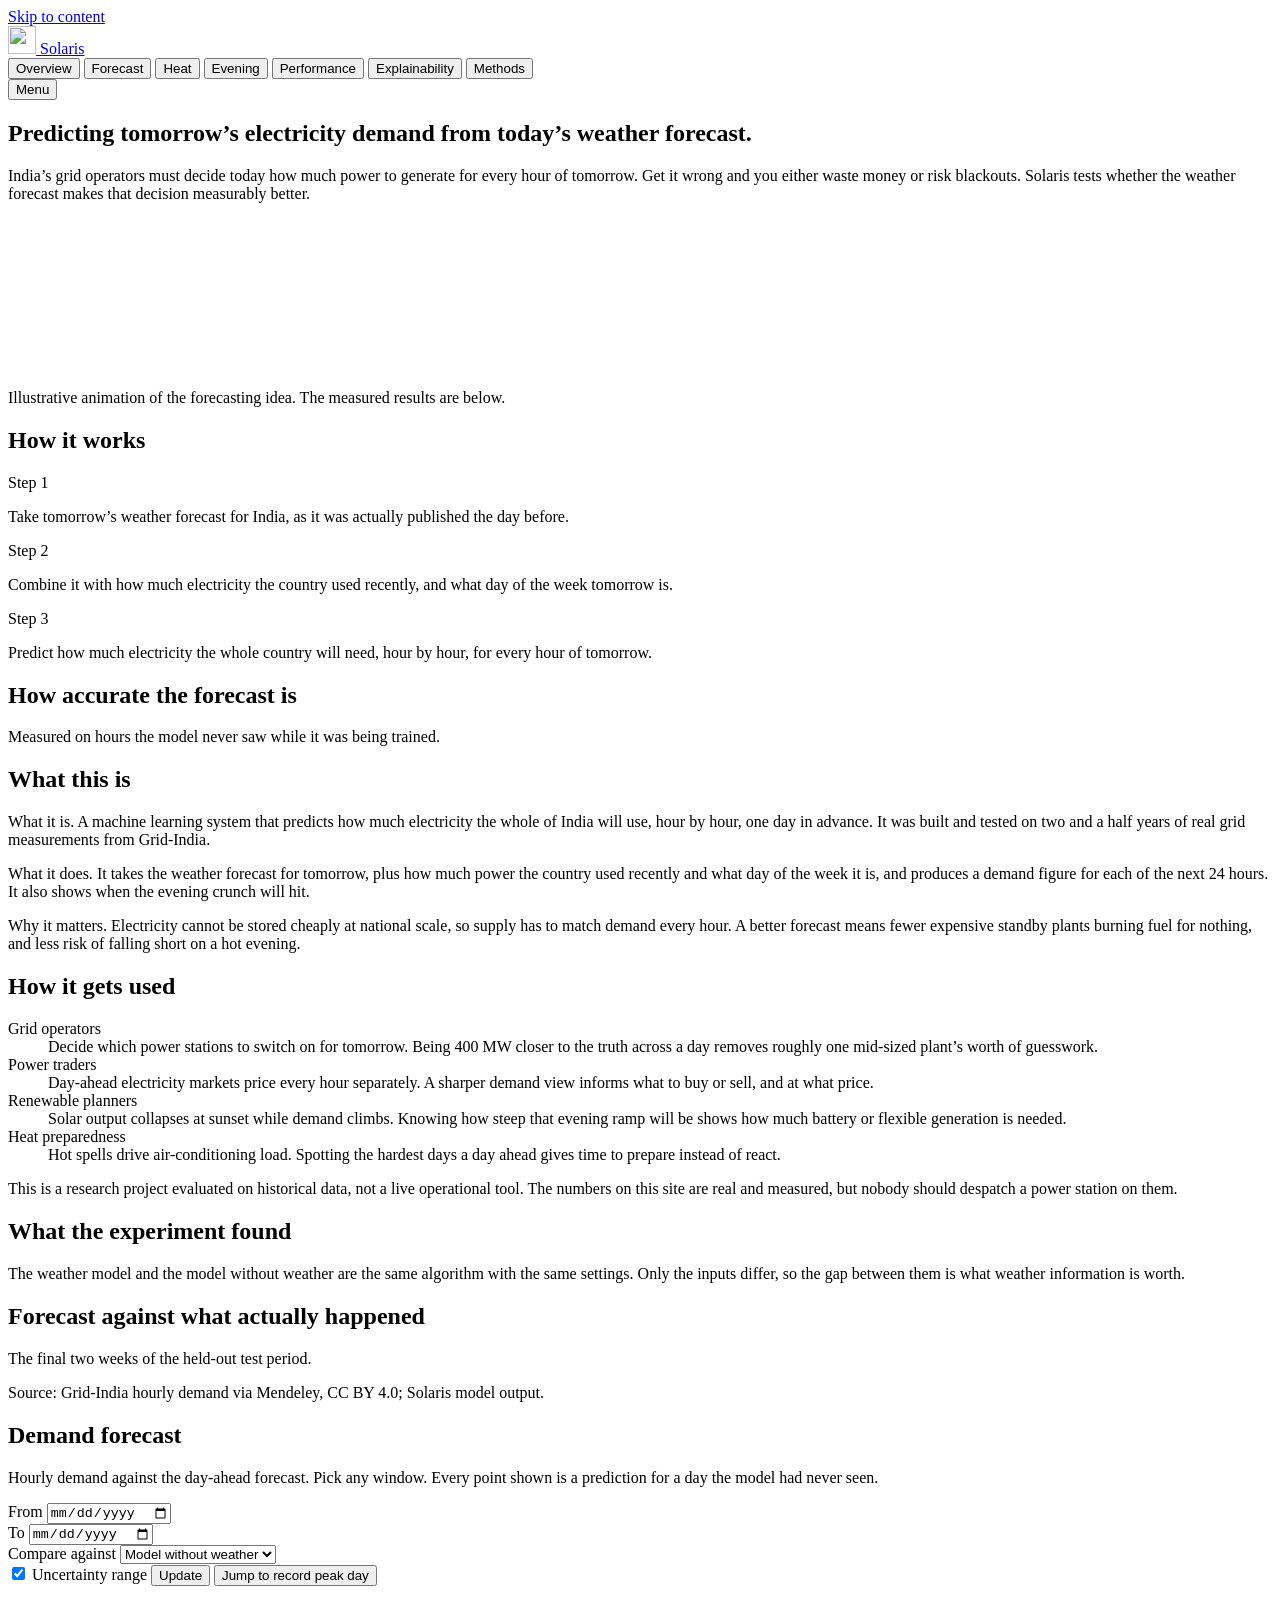
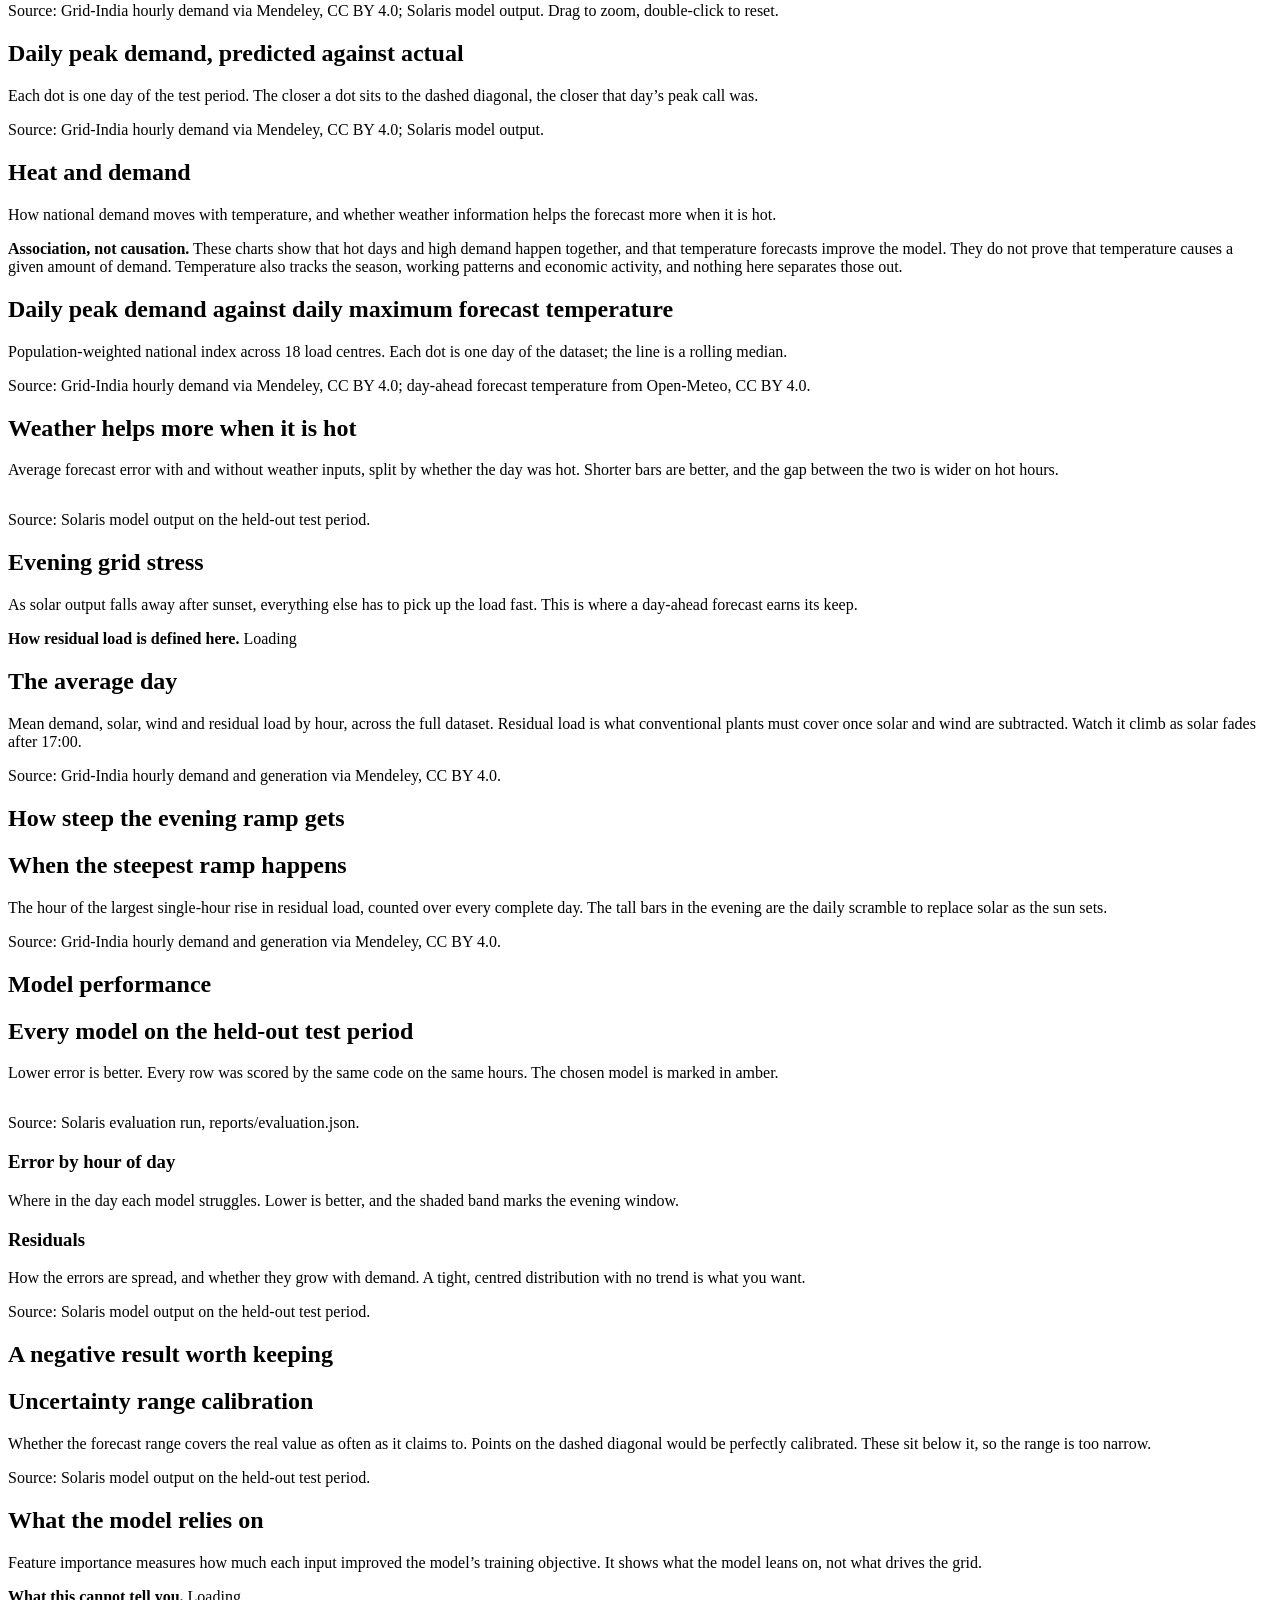
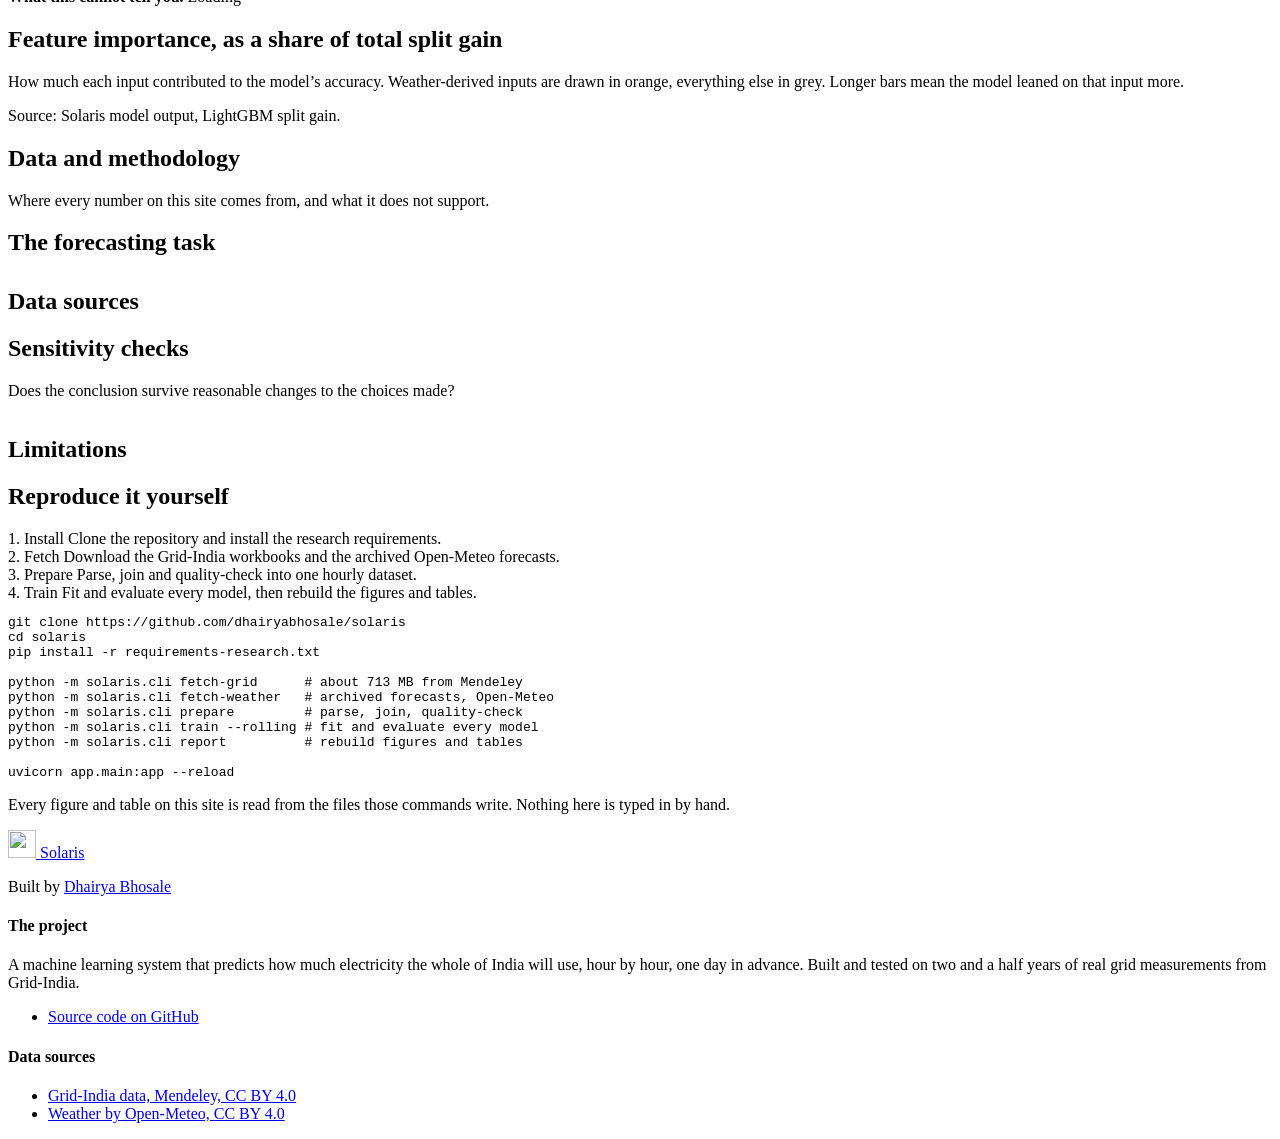
==== commit b57534c2: "Stack section headings, two-column hero, trimmed footer, tighter spacing Layout - Section headings s" ====
--- a/app/static/index.html
+++ b/app/static/index.html
@@ -50,27 +50,30 @@
   <section class="view is-active" id="view-overview">
 
     <div class="wrap hero">
-      <h1>
-        <span class="line-mask"><span class="reveal-line">Predicting tomorrow&rsquo;s electricity demand</span></span>
-        <span class="line-mask"><span class="reveal-line">from today&rsquo;s weather forecast.</span></span>
-      </h1>
-
-      <div class="grid12 hero-cols">
-        <p class="lede c1-6">
-          India&rsquo;s grid operators must decide today how much power to generate for
-          every hour of tomorrow. Get it wrong and you either waste money or risk
-          blackouts. Solaris tests whether the weather forecast makes that decision
-          measurably better.
-        </p>
-        <div class="hero-meta c8-12" id="heroMeta" data-reveal></div>
-      </div>
-
+      <div class="hero-grid">
+        <div class="hero-copy">
+          <h1>
+            <span class="line-mask"><span class="reveal-line">Predicting tomorrow&rsquo;s electricity demand</span></span>
+            <span class="line-mask"><span class="reveal-line">from today&rsquo;s weather forecast.</span></span>
+          </h1>
+          <p class="lede">
+            India&rsquo;s grid operators must decide today how much power to generate for
+            every hour of tomorrow. Get it wrong and you either waste money or risk
+            blackouts. Solaris tests whether the weather forecast makes that decision
+            measurably better.
+          </p>
+          <div class="hero-meta" id="heroMeta" data-reveal></div>
+        </div>
+
+        <div class="hero-visual">
       <figure class="hero-figure">
         <canvas id="heroCanvas" role="img"
                 aria-label="Illustration of a load curve observed up to a point in time, then continuing as a forecast with a widening uncertainty range"></canvas>
       </figure>
-      <p class="source-line">Illustrative animation of the forecasting idea. The measured
-      results are below.</p>
+      <p class="source-line">Illustrative animation of the forecasting idea. The
+      measured results are below.</p>
+        </div>
+      </div>
     </div>
 
     <section class="wrap section" aria-labelledby="howHeading">
@@ -107,9 +110,8 @@
     </section>
 
     <section class="wrap section" aria-labelledby="whatHeading">
-      <div class="grid12">
-        <div class="c1-5"><h2 id="whatHeading">What this is</h2></div>
-        <div class="c7-12">
+      <div class="section-head"><h2 id="whatHeading">What this is</h2></div>
+      <div class="section-body">
           <p class="explain-body">
             <span class="run-in">What it is.</span> A machine learning system that
             predicts how much electricity the whole of India will use, hour by hour, one
@@ -129,13 +131,11 @@
             less risk of falling short on a hot evening.
           </p>
         </div>
-      </div>
     </section>
 
     <section class="wrap section" aria-labelledby="usedHeading">
-      <div class="grid12">
-        <div class="c1-5"><h2 id="usedHeading">How it gets used</h2></div>
-        <div class="c7-12">
+      <div class="section-head"><h2 id="usedHeading">How it gets used</h2></div>
+      <div class="section-body">
           <dl class="deflist" data-sequence>
             <div class="def-row">
               <dt class="def-term">Grid operators</dt>
@@ -167,7 +167,6 @@
             should despatch a power station on them.
           </p>
         </div>
-      </div>
     </section>
 
     <section class="wrap section" aria-labelledby="findingHeading">
@@ -358,10 +357,8 @@
     </section>
 
     <section class="wrap section" aria-labelledby="extrapHeading">
-      <div class="grid12">
-        <div class="c1-5"><h2 id="extrapHeading">A negative result worth keeping</h2></div>
-        <div class="c7-12" id="extrapolationBody"></div>
-      </div>
+      <div class="section-head"><h2 id="extrapHeading">A negative result worth keeping</h2></div>
+      <div class="section-body" id="extrapolationBody"></div>
     </section>
 
     <section class="wrap section chart-block">
@@ -410,20 +407,16 @@
     </div>
 
     <section class="wrap section" aria-labelledby="taskHeading">
-      <div class="grid12">
-        <div class="c1-5"><h2 id="taskHeading">The forecasting task</h2></div>
-        <div class="c7-12">
+      <div class="section-head"><h2 id="taskHeading">The forecasting task</h2></div>
+      <div class="section-body">
           <p class="prose" id="methodConvention"></p>
           <div id="splitTable" style="margin-top:32px"></div>
         </div>
-      </div>
     </section>
 
     <section class="wrap section" aria-labelledby="sourcesHeading">
-      <div class="grid12">
-        <div class="c1-5"><h2 id="sourcesHeading">Data sources</h2></div>
-        <div class="c7-12" id="sourceList"></div>
-      </div>
+      <div class="section-head"><h2 id="sourcesHeading">Data sources</h2></div>
+      <div class="section-body" id="sourceList"></div>
     </section>
 
     <section class="wrap section">
@@ -441,16 +434,13 @@
     </section>
 
     <section class="wrap section" aria-labelledby="limitsHeading">
-      <div class="grid12">
-        <div class="c1-5"><h2 id="limitsHeading">Limitations</h2></div>
-        <div class="c7-12"><ul class="limitations" id="limitationList"></ul></div>
-      </div>
+      <div class="section-head"><h2 id="limitsHeading">Limitations</h2></div>
+      <div class="section-body"><ul class="limitations" id="limitationList"></ul></div>
     </section>
 
     <section class="wrap section" aria-labelledby="reproHeading">
-      <div class="grid12">
-        <div class="c1-5"><h2 id="reproHeading">Reproduce it yourself</h2></div>
-        <div class="c7-12">
+      <div class="section-head"><h2 id="reproHeading">Reproduce it yourself</h2></div>
+      <div class="section-body">
           <ol class="deflist" data-sequence style="list-style:none;padding:0;margin:0">
             <li class="def-row">
               <span class="def-term">1. Install</span>
@@ -487,7 +477,6 @@
           <p class="prose">Every figure and table on this site is read from the files
           those commands write. Nothing here is typed in by hand.</p>
         </div>
-      </div>
     </section>
   </section>
 
@@ -518,20 +507,13 @@
       </div>
 
       <div class="footer-col">
-        <h4>Data and contact</h4>
+        <h4>Data sources</h4>
         <ul class="footer-list">
           <li><a href="https://data.mendeley.com/datasets/y58jknpgs8" target="_blank" rel="noopener noreferrer">Grid-India data, Mendeley, CC BY 4.0</a></li>
           <li><a href="https://open-meteo.com/" target="_blank" rel="noopener noreferrer">Weather by Open-Meteo, CC BY 4.0</a></li>
         </ul>
-        <a class="contact-btn" href="https://www.linkedin.com/in/dhairya-bhosale-20456a2ab/"
-           target="_blank" rel="noopener noreferrer">Contact on LinkedIn</a>
-      </div>
-
-    </div>
-    <div class="footer-bottom">
-      <span>Solaris, built by Dhairya Bhosale</span>
-      <button class="motion-toggle" id="motionToggle" aria-pressed="true"
-              aria-label="Turn page motion off">Motion on</button>
+      </div>
+
     </div>
   </div>
 </footer>
